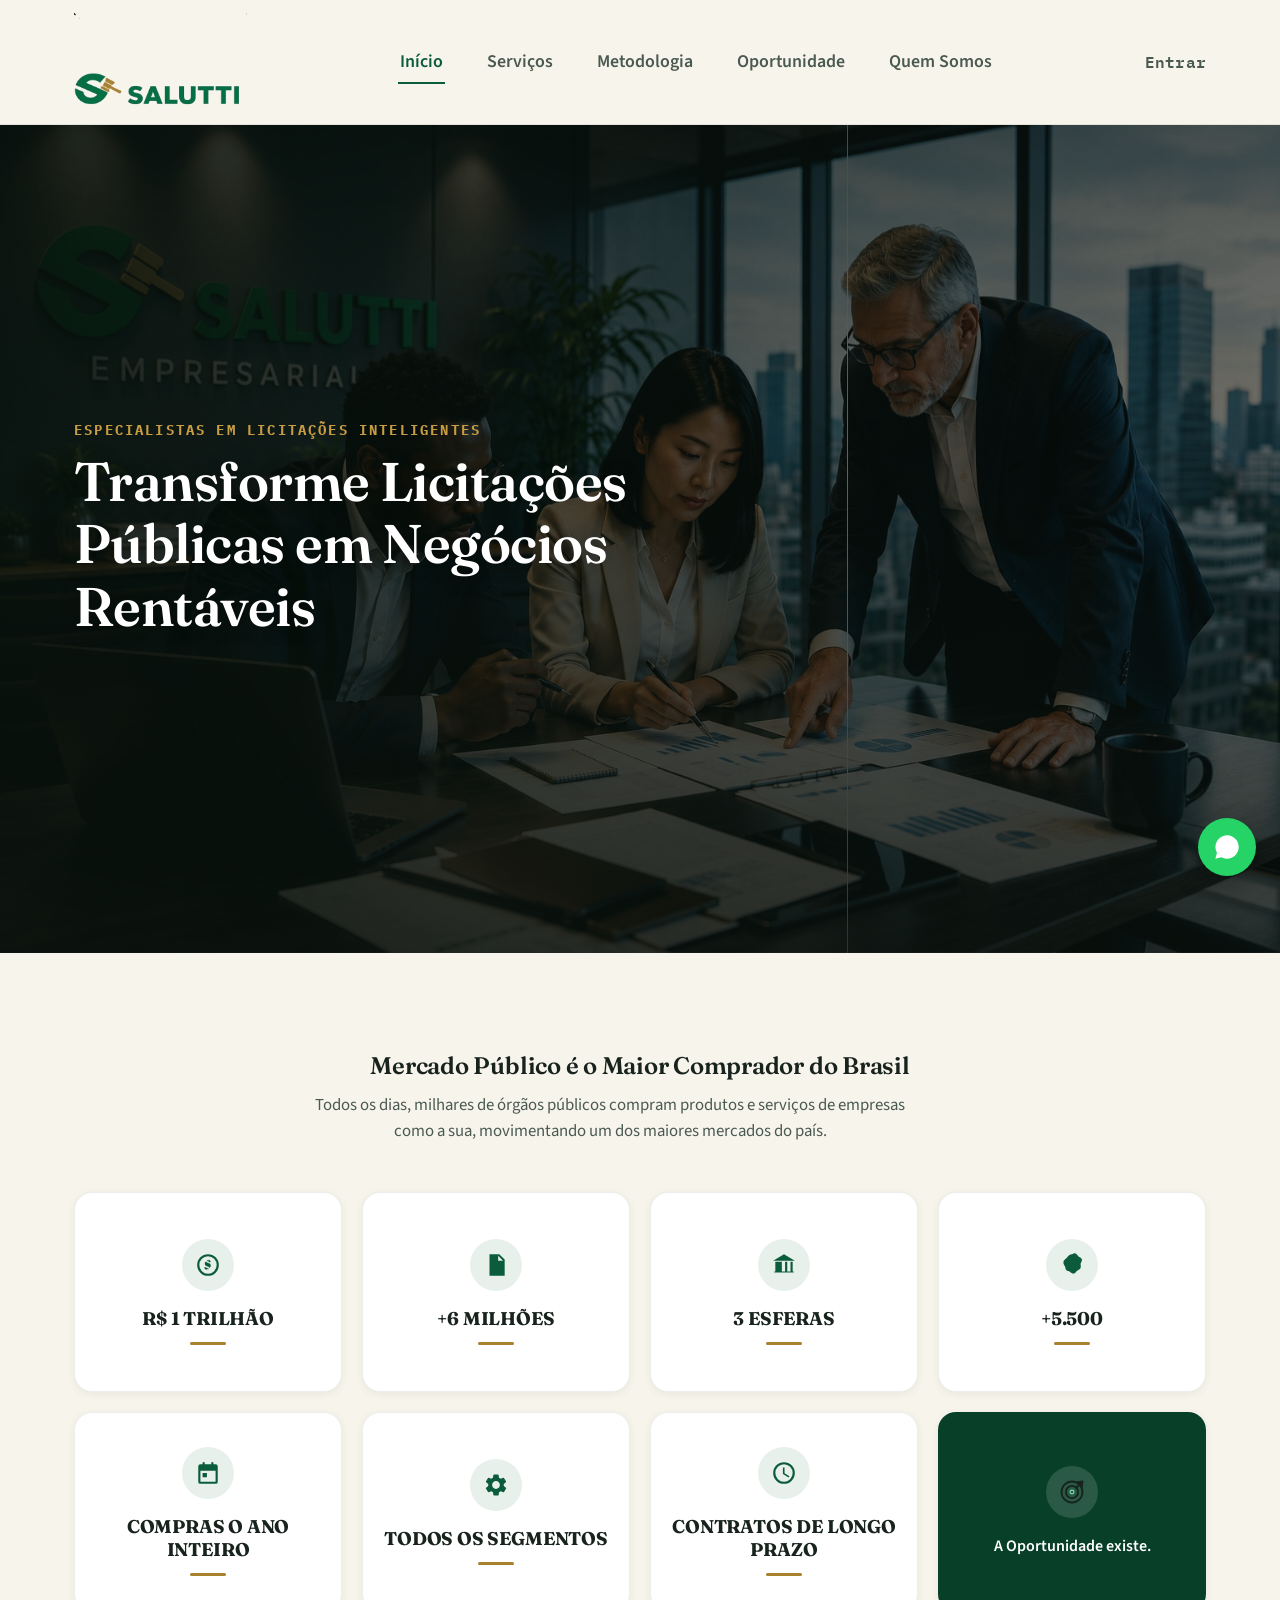
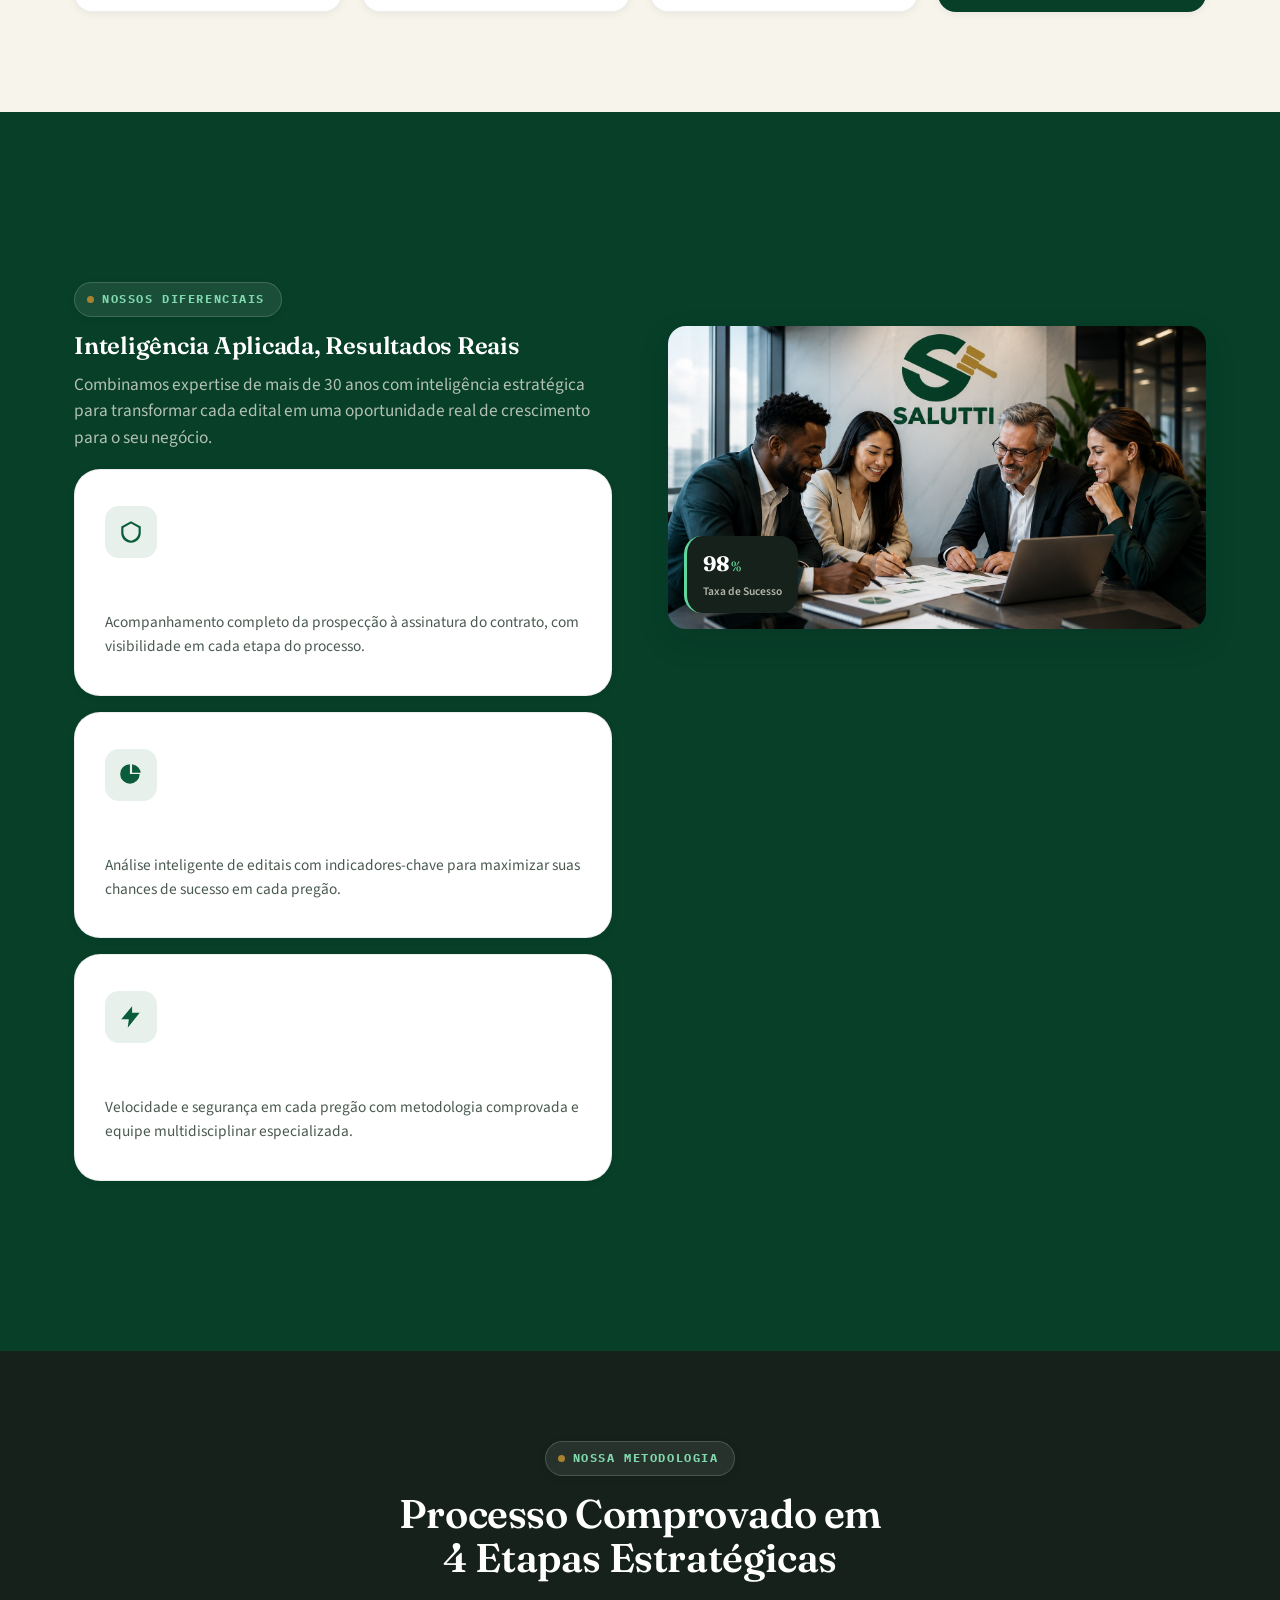
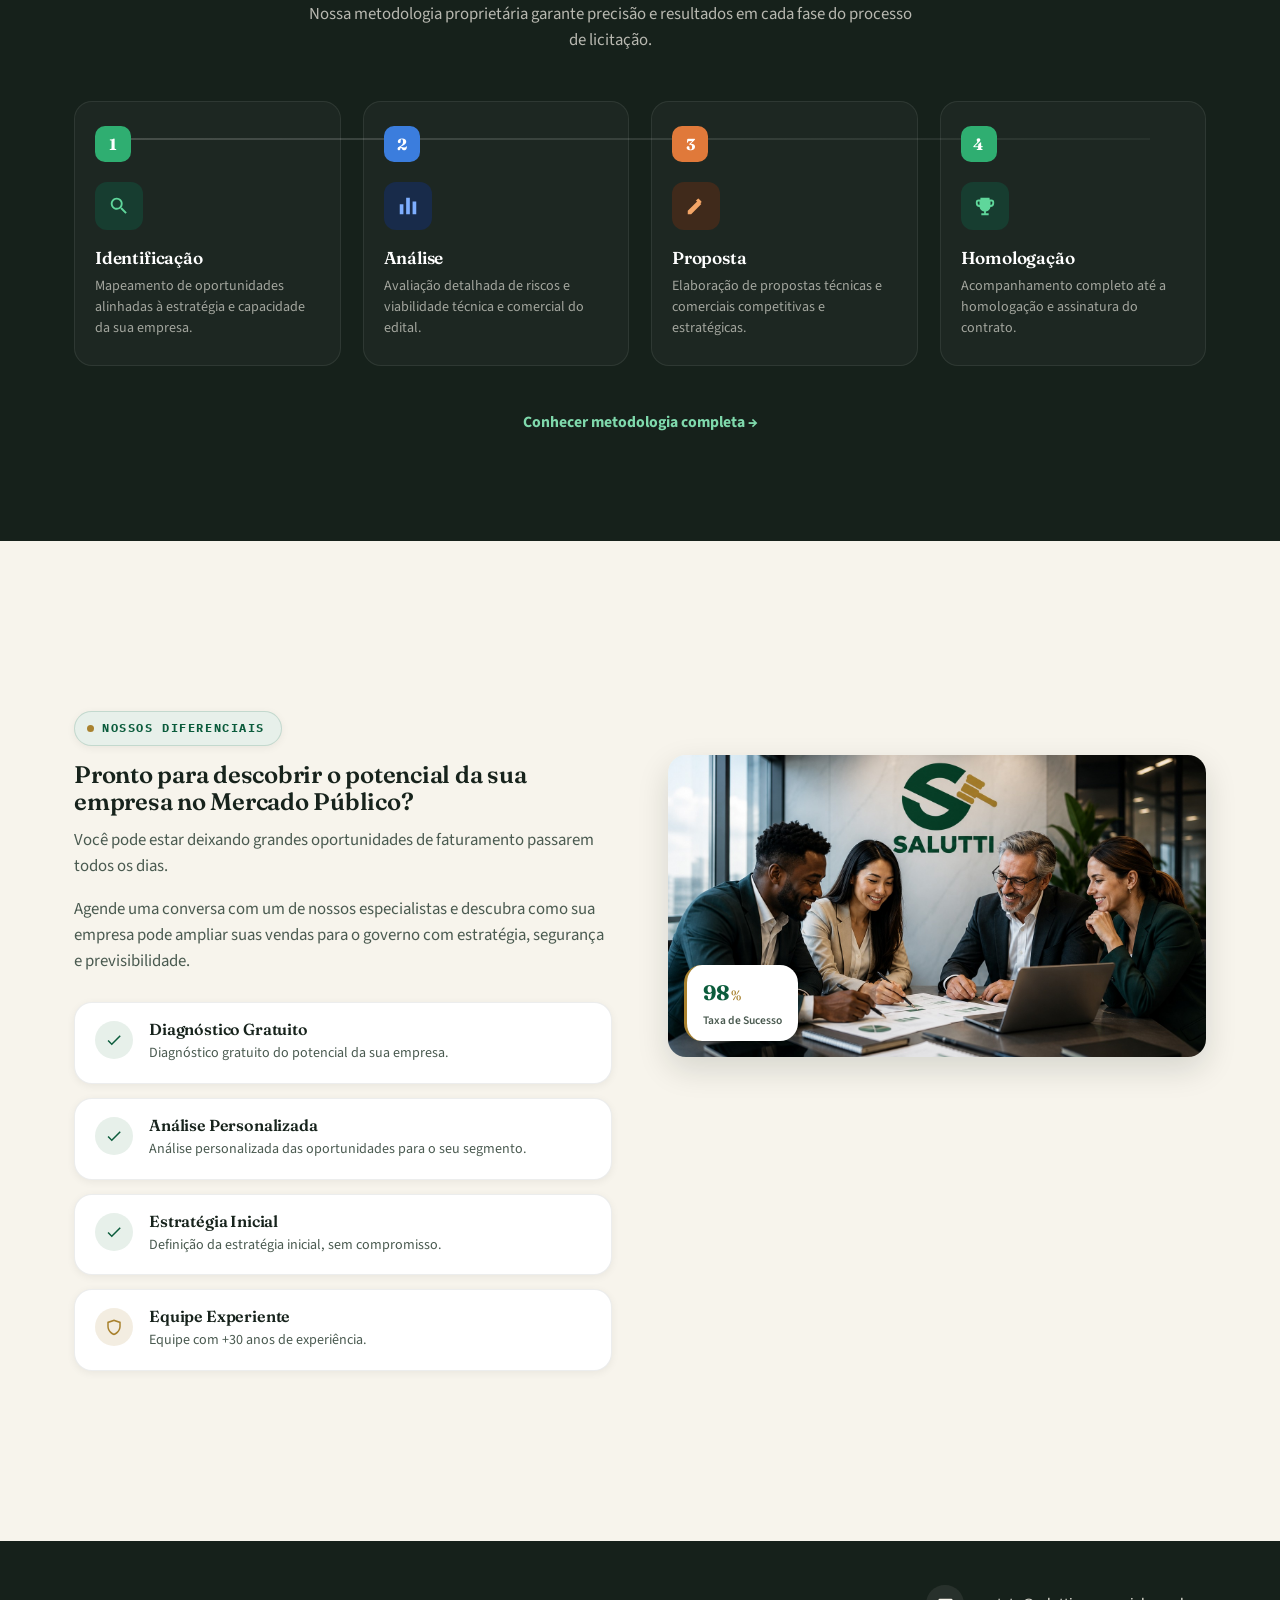
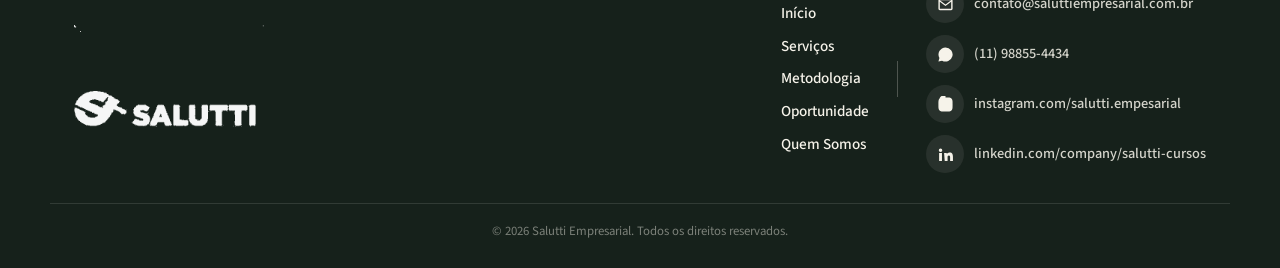
==== index.html @ bb31642e "Add files via upload" ====
<!DOCTYPE html>
<html lang="pt-BR">
<head>
<meta charset="UTF-8">
<meta name="viewport" content="width=device-width, initial-scale=1.0">
<title>Salutti Empresarial | Consultoria em Licitações Públicas</title>
<meta name="description" content="Consultoria especializada em licitações públicas municipais, estaduais e federais. Transforme licitações públicas em negócios rentáveis.">
<meta name="keywords" content="licitações públicas, consultoria em licitações, pregão eletrônico, compras governamentais, mercado público, edital, Salutti Empresarial">
<meta name="author" content="Salutti Empresarial">
<link rel="canonical" href="https://www.saluttiempresarial.com.br/">

<!-- Open Graph -->
<meta property="og:type" content="website">
<meta property="og:site_name" content="Salutti Empresarial">
<meta property="og:title" content="Salutti Empresarial | Consultoria em Licitações Públicas">
<meta property="og:description" content="Consultoria especializada em licitações públicas municipais, estaduais e federais. Transforme licitações públicas em negócios rentáveis.">
<meta property="og:image" content="./assets/hero.jpg">
<meta property="og:locale" content="pt_BR">

<!-- Twitter -->
<meta name="twitter:card" content="summary_large_image">
<meta name="twitter:title" content="Salutti Empresarial | Consultoria em Licitações Públicas">
<meta name="twitter:description" content="Consultoria especializada em licitações públicas municipais, estaduais e federais. Transforme licitações públicas em negócios rentáveis.">
<meta name="twitter:image" content="./assets/hero.jpg">

<link rel="icon" type="image/png" href="./assets/logo.png">
<link rel="apple-touch-icon" href="./assets/logo.png">

<link rel="preconnect" href="https://fonts.googleapis.com">
<link rel="preconnect" href="https://fonts.gstatic.com" crossorigin>
<link href="https://fonts.googleapis.com/css2?family=Fraunces:opsz,wght@9..144,400;9..144,500;9..144,600;9..144,700&family=IBM+Plex+Mono:wght@400;500;600&family=Source+Sans+3:wght@400;500;600;700&display=swap" rel="stylesheet">

<link rel="stylesheet" href="./styles.css">
</head>
<body>

<!-- ============ SKIP LINK ============ -->
<a class="skip-link" href="#conteudo">Pular para o conteúdo</a>

<!-- ============ HEADER / NAV ============ -->
<header class="site-header" id="topo">
  <div class="wrap header-inner">
    <a href="index.html" class="brand" aria-label="Salutti Empresarial, página inicial">
      <img src="./assets/logo-wide.png" alt="Salutti Empresarial" class="brand-mark">
    </a>

    <nav class="main-nav" id="mainNav" aria-label="Navegação principal">
      <a href="index.html" class="is-active" aria-current="page">Início</a>
      <a href="servicos.html">Serviços</a>
      <a href="servicos.html#metodologia">Metodologia</a>
      <a href="index.html#numeros">Oportunidade</a>
      <a href="sobre.html">Quem Somos</a>
    </nav>

    <div class="header-cta">
      <a class="header-auth-link" href="contato.html">Entrar</a>
    </div>

    <button class="nav-toggle" id="navToggle" aria-expanded="false" aria-controls="mainNav" aria-label="Abrir menu">
      <span></span><span></span><span></span>
    </button>
  </div>
</header>

<main id="conteudo">

  <!-- ============ 1. HERO ============ -->
  <section class="hero" aria-label="Abertura">
    <div class="hero-media">
      <img src="./assets/hero.jpg" alt="Equipe da Salutti Empresarial reunida em sala de reuniões analisando dados de licitações" loading="eager">
      <div class="hero-scrim"></div>
    </div>

    <div class="wrap hero-inner">
      <div class="hero-copy">
        <span class="hero-kicker">Especialistas em Licitações Inteligentes</span>
        <h1 class="home-hero-title">Transforme Licitações Públicas em Negócios Rentáveis</h1>
      </div>
    </div>
  </section>

  <!-- ============ 2. O MERCADO PÚBLICO EM NÚMEROS ============ -->
  <section class="section infografico-section" id="numeros" aria-label="Mercado público é o maior comprador do Brasil">
    <div class="wrap">
      <div class="section-head section-head-center reveal">
        <h2>Mercado Público é o Maior Comprador do Brasil</h2>
        <p class="section-sub">Todos os dias, milhares de órgãos públicos compram produtos e serviços de empresas como a sua, movimentando um dos maiores mercados do país.</p>
      </div>
      <div class="infografico-grid reveal">
        <div class="flip-card">
          <div class="flip-card-inner">
            <div class="flip-card-front">
              <span class="infografico-ico" aria-hidden="true"><svg viewBox="0 0 24 24"><path d="M12 2a10 10 0 1 0 0 20 10 10 0 0 0 0-20Zm0 2a8 8 0 1 1 0 16 8 8 0 0 1 0-16Zm.9 3.5h-1.8v1.1c-1.2.25-2.1 1.1-2.1 2.3 0 1.4 1.15 2 2.6 2.4 1.2.3 1.5.6 1.5 1.05 0 .4-.4.75-1.15.75-.95 0-1.35-.45-1.4-1.05H8.6c.05 1.3.95 2.05 2.1 2.3V16h1.8v-1.1c1.2-.25 2.1-1.05 2.1-2.35 0-1.55-1.3-2.1-2.6-2.45-1.2-.3-1.5-.55-1.5-1 0-.4.35-.7 1.05-.7.75 0 1.1.35 1.15.95h1.75c-.05-1.15-.85-1.85-1.9-2.1Z"/></svg></span>
              <h3 class="infografico-num">R$ 1 TRILHÃO</h3>
              <span class="infografico-divider"></span>
            </div>
            <div class="flip-card-back">
              <p>Movimentados em compras públicas todos os anos.</p>
            </div>
          </div>
        </div>
        <div class="flip-card">
          <div class="flip-card-inner">
            <div class="flip-card-front">
              <span class="infografico-ico" aria-hidden="true"><svg viewBox="0 0 24 24"><path d="M6 2h9l5 5v15H6Zm8 1.5V8h4.5ZM8 12h8v2H8Zm0 4h8v2H8Zm0-8h4v2H8Z"/></svg></span>
              <h3 class="infografico-num">+6 MILHÕES</h3>
              <span class="infografico-divider"></span>
            </div>
            <div class="flip-card-back">
              <p>Licitações realizadas anualmente.</p>
            </div>
          </div>
        </div>
        <div class="flip-card">
          <div class="flip-card-inner">
            <div class="flip-card-front">
              <span class="infografico-ico" aria-hidden="true"><svg viewBox="0 0 24 24"><path d="M12 2 2 8h20Zm-8 7v9H3v1h18v-1h-1V9h-2v9h-3V9h-2v9h-3V9Z"/></svg></span>
              <h3 class="infografico-num">3 ESFERAS</h3>
              <span class="infografico-divider"></span>
            </div>
            <div class="flip-card-back">
              <p>Federal • Estadual • Municipal.</p>
            </div>
          </div>
        </div>
        <div class="flip-card">
          <div class="flip-card-inner">
            <div class="flip-card-front">
              <span class="infografico-ico" aria-hidden="true"><svg viewBox="0 0 24 24"><path d="M12 2c-2.1 0-3.4 1.6-4.6 3-1.1 1.3-3 2-3.3 4-.3 1.8.6 3 1.4 4.3.6 1 .3 2.3 1.2 3.3 1 1.1 2.3.9 3.4 1.7 1.2.9 2.1 1.9 3.6 1.6 1.4-.3 1.9-1.7 3-2.6 1.1-.9 2.6-1.2 3.2-2.6.6-1.3-.2-2.6.1-4 .3-1.5 1.6-2.6 1.1-4.1-.5-1.5-2.2-1.7-3.3-2.7-1-.9-1.6-2.3-3-2.7-1.1-.3-1.9.6-2.8.8Z"/></svg></span>
              <h3 class="infografico-num">+5.500</h3>
              <span class="infografico-divider"></span>
            </div>
            <div class="flip-card-back">
              <p>Municípios brasileiros realizando compras públicas.</p>
            </div>
          </div>
        </div>
        <div class="flip-card">
          <div class="flip-card-inner">
            <div class="flip-card-front">
              <span class="infografico-ico" aria-hidden="true"><svg viewBox="0 0 24 24"><path d="M7 2v2H5a2 2 0 0 0-2 2v14a2 2 0 0 0 2 2h14a2 2 0 0 0 2-2V6a2 2 0 0 0-2-2h-2V2h-2v2H9V2Zm12 8v10H5V10ZM7 12h4v4H7Z"/></svg></span>
              <h3 class="infografico-num">COMPRAS O ANO INTEIRO</h3>
              <span class="infografico-divider"></span>
            </div>
            <div class="flip-card-back">
              <p>A demanda do Governo é contínua e ocorre em todo o Brasil.</p>
            </div>
          </div>
        </div>
        <div class="flip-card">
          <div class="flip-card-inner">
            <div class="flip-card-front">
              <span class="infografico-ico" aria-hidden="true"><svg viewBox="0 0 24 24"><path d="M19.14 12.94c.04-.3.06-.61.06-.94 0-.32-.02-.64-.07-.94l2.03-1.58a.5.5 0 0 0 .12-.61l-1.92-3.32a.5.5 0 0 0-.59-.22l-2.39.96c-.5-.38-1.03-.7-1.62-.94l-.36-2.54a.5.5 0 0 0-.5-.42h-3.84a.5.5 0 0 0-.5.42l-.36 2.54c-.59.24-1.13.57-1.62.94l-2.39-.96a.5.5 0 0 0-.59.22L2.74 8.87a.5.5 0 0 0 .12.61l2.03 1.58c-.05.3-.09.63-.09.94s.02.64.07.94l-2.03 1.58a.5.5 0 0 0-.12.61l1.92 3.32c.12.22.37.29.59.22l2.39-.96c.5.38 1.03.7 1.62.94l.36 2.54c.05.24.25.42.5.42h3.84c.25 0 .46-.18.5-.42l.36-2.54c.59-.24 1.13-.56 1.62-.94l2.39.96c.22.08.47 0 .59-.22l1.92-3.32a.5.5 0 0 0-.12-.61l-2.01-1.58zM12 15.6c-1.98 0-3.6-1.62-3.6-3.6s1.62-3.6 3.6-3.6 3.6 1.62 3.6 3.6-1.62 3.6-3.6 3.6z"/></svg></span>
              <h3 class="infografico-num">TODOS OS SEGMENTOS</h3>
              <span class="infografico-divider"></span>
            </div>
            <div class="flip-card-back">
              <p>Comércio, indústria, serviços e tecnologia.</p>
            </div>
          </div>
        </div>
        <div class="flip-card">
          <div class="flip-card-inner">
            <div class="flip-card-front">
              <span class="infografico-ico" aria-hidden="true"><svg viewBox="0 0 24 24"><path d="M12 2a10 10 0 1 0 0 20 10 10 0 0 0 0-20Zm0 18a8 8 0 1 1 0-16 8 8 0 0 1 0 16Zm.5-13H11v6l5.2 3.2.8-1.3-4.5-2.7Z"/></svg></span>
              <h3 class="infografico-num">CONTRATOS DE LONGO PRAZO</h3>
              <span class="infografico-divider"></span>
            </div>
            <div class="flip-card-back">
              <p>Fornecimentos recorrentes por meses ou anos.</p>
            </div>
          </div>
        </div>
        <div class="flip-card">
          <div class="flip-card-inner flip-card-inner-green">
            <div class="flip-card-front flip-card-front-green">
              <span class="infografico-ico infografico-ico-target" aria-hidden="true">
                <svg viewBox="0 0 24 24"><circle cx="12" cy="12" r="9" fill="none" stroke="currentColor" stroke-width="1.6"/><circle cx="12" cy="12" r="5.2" fill="none" stroke="currentColor" stroke-width="1.6"/><circle cx="12" cy="12" r="1.6"/><path d="M21 3 15.5 8.5M21 3l-4.5.5M21 3l-.5 4.5" stroke="currentColor" stroke-width="1.6" fill="none" stroke-linecap="round" stroke-linejoin="round"/></svg>
              </span>
              <p class="infografico-highlight-text">A Oportunidade existe.</p>
            </div>
            <div class="flip-card-back flip-card-back-green">
              <p class="infografico-highlight-text">A Diferença está em quem sabe acessá-la.</p>
            </div>
          </div>
        </div>
      </div>
    </div>
  </section>

  <!-- ============ 3. NOSSOS DIFERENCIAIS ============ -->
  <section class="section mvv-dark-section" aria-label="Nossos diferenciais">
    <div class="wrap">
      <div class="split-block reveal" style="align-items:flex-start;">
        <div class="split-copy">
          <p class="eyebrow eyebrow-dark"><span class="eyebrow-dot"></span>Nossos Diferenciais</p>
          <h2 class="mvv-dark-title">Inteligência Aplicada, Resultados Reais</h2>
          <p class="section-sub section-sub-dark" style="font-size:1.08rem;">Combinamos expertise de mais de 30 anos com inteligência estratégica para transformar cada edital em uma oportunidade real de crescimento para o seu negócio.</p>

          <div class="mvv-grid-dark" style="margin-top:8px;">
            <article class="mvv-card mvv-card-dark">
              <span class="mvv-ico mvv-ico-green" aria-hidden="true"><svg viewBox="0 0 24 24"><path d="M12 2 3 7v6c0 5 4 9 9 9s9-4 9-9V7Zm0 2.2 7 3.9v4.4c0 3.6-2.9 6.8-7 7.5-4.1-.7-7-3.9-7-7.5V8.1Z"/></svg></span>
              <h3>Controle Total do Processo</h3>
              <p>Acompanhamento completo da prospecção à assinatura do contrato, com visibilidade em cada etapa do processo.</p>
            </article>
            <article class="mvv-card mvv-card-dark">
              <span class="mvv-ico mvv-ico-blue" aria-hidden="true"><svg viewBox="0 0 24 24"><path d="M11 2a9 9 0 1 0 9 9h-9Z"/><path d="M13 2.05A9 9 0 0 1 20.95 10H13Z"/></svg></span>
              <h3>Visão Estratégica Baseada em Dados</h3>
              <p>Análise inteligente de editais com indicadores-chave para maximizar suas chances de sucesso em cada pregão.</p>
            </article>
            <article class="mvv-card mvv-card-dark">
              <span class="mvv-ico mvv-ico-orange" aria-hidden="true"><svg viewBox="0 0 24 24"><path d="M13 2 3 14h7l-1 8 11-14h-7Z"/></svg></span>
              <h3>Execução Inteligente</h3>
              <p>Velocidade e segurança em cada pregão com metodologia comprovada e equipe multidisciplinar especializada.</p>
            </article>
          </div>
        </div>
        <div class="split-media">
          <figure class="photo-interactive diferenciais-photo">
            <img src="./assets/equipe-experiencia.jpg" alt="Equipe da Salutti Empresarial analisando dados de licitações" loading="lazy">
            <div class="floating-stat floating-stat-inline floating-stat-dark">
              <span class="floating-stat-num">98<small>%</small></span>
              <span class="floating-stat-label">Taxa de Sucesso</span>
            </div>
          </figure>
        </div>
      </div>
    </div>
  </section>

  <!-- ============ 5. NOSSA METODOLOGIA ============ -->
  <section class="metodologia-dark" aria-label="Nossa metodologia">
    <div class="wrap">
      <div class="section-head-center reveal">
        <p class="eyebrow eyebrow-dark"><span class="eyebrow-dot"></span>Nossa Metodologia</p>
        <h2 class="metodologia-title">Processo Comprovado em<br>4 Etapas Estratégicas</h2>
        <p class="section-sub section-sub-dark">Nossa metodologia proprietária garante precisão e resultados em cada fase do processo de licitação.</p>
      </div>

      <div class="metodologia-grid reveal">
        <article class="metodologia-card">
          <span class="metodologia-num metodologia-num-green">1</span>
          <span class="metodologia-ico metodologia-ico-green" aria-hidden="true"><svg viewBox="0 0 24 24"><path d="M15.5 14h-.79l-.28-.27a6.5 6.5 0 1 0-.7.7l.27.28v.79l5 5L20.49 19l-5-5Zm-6 0A4.5 4.5 0 1 1 14 9.5 4.5 4.5 0 0 1 9.5 14Z"/></svg></span>
          <h3>Identificação</h3>
          <p>Mapeamento de oportunidades alinhadas à estratégia e capacidade da sua empresa.</p>
        </article>
        <article class="metodologia-card">
          <span class="metodologia-num metodologia-num-blue">2</span>
          <span class="metodologia-ico metodologia-ico-blue" aria-hidden="true"><svg viewBox="0 0 24 24"><path d="M3 21V10h4v11Zm7 0V3h4v18Zm7 0V7h4v14Z"/></svg></span>
          <h3>Análise</h3>
          <p>Avaliação detalhada de riscos e viabilidade técnica e comercial do edital.</p>
        </article>
        <article class="metodologia-card">
          <span class="metodologia-num metodologia-num-orange">3</span>
          <span class="metodologia-ico metodologia-ico-orange" aria-hidden="true"><svg viewBox="0 0 24 24"><path d="M3 17.25V21h3.75L17.81 9.94l-3.75-3.75Zm14.71-9.04a1 1 0 0 0 0-1.41l-2.5-2.5a1 1 0 0 0-1.41 0l-1.83 1.83 3.75 3.75Z"/></svg></span>
          <h3>Proposta</h3>
          <p>Elaboração de propostas técnicas e comerciais competitivas e estratégicas.</p>
        </article>
        <article class="metodologia-card">
          <span class="metodologia-num metodologia-num-green">4</span>
          <span class="metodologia-ico metodologia-ico-green" aria-hidden="true"><svg viewBox="0 0 24 24"><path d="M19 5h-2V3H7v2H5a3 3 0 0 0-3 3v1a4 4 0 0 0 4 4h.06A6 6 0 0 0 11 17.9V20H8v2h8v-2h-3v-2.1A6 6 0 0 0 17.94 13H18a4 4 0 0 0 4-4V8a3 3 0 0 0-3-3ZM4 9V8a1 1 0 0 1 1-1h1v3.83A2 2 0 0 1 4 9Zm16 0a2 2 0 0 1-2 1.83V7h1a1 1 0 0 1 1 1Z"/></svg></span>
          <h3>Homologação</h3>
          <p>Acompanhamento completo até a homologação e assinatura do contrato.</p>
        </article>
      </div>

      <p class="metodologia-link reveal">
        <a href="servicos.html#metodologia">Conhecer metodologia completa →</a>
      </p>
    </div>
  </section>
  <!-- ============ 6. PRONTO PARA DESCOBRIR O POTENCIAL DA SUA EMPRESA? ============ -->
  <section class="section" aria-label="Pronto para descobrir o potencial da sua empresa no mercado público">
    <div class="wrap">
      <div class="split-block reveal" style="align-items:flex-start;">
        <div class="split-copy">
          <p class="eyebrow"><span class="eyebrow-dot"></span>Nossos Diferenciais</p>
          <h2>Pronto para descobrir o potencial da sua empresa no Mercado Público?</h2>
          <p class="section-sub" style="font-size:1.05rem;">Você pode estar deixando grandes oportunidades de faturamento passarem todos os dias.</p>
          <p class="section-sub" style="font-size:1.05rem;">Agende uma conversa com um de nossos especialistas e descubra como sua empresa pode ampliar suas vendas para o governo com estratégia, segurança e previsibilidade.</p>

          <div class="diff-card-list">
            <article class="diff-card">
              <span class="diff-card-ico" aria-hidden="true"><svg viewBox="0 0 24 24"><path d="M9 16.2 4.8 12l-1.4 1.4L9 19 21 7l-1.4-1.4Z"/></svg></span>
              <div>
                <h3>Diagnóstico Gratuito</h3>
                <p>Diagnóstico gratuito do potencial da sua empresa.</p>
              </div>
            </article>
            <article class="diff-card">
              <span class="diff-card-ico" aria-hidden="true"><svg viewBox="0 0 24 24"><path d="M9 16.2 4.8 12l-1.4 1.4L9 19 21 7l-1.4-1.4Z"/></svg></span>
              <div>
                <h3>Análise Personalizada</h3>
                <p>Análise personalizada das oportunidades para o seu segmento.</p>
              </div>
            </article>
            <article class="diff-card">
              <span class="diff-card-ico" aria-hidden="true"><svg viewBox="0 0 24 24"><path d="M9 16.2 4.8 12l-1.4 1.4L9 19 21 7l-1.4-1.4Z"/></svg></span>
              <div>
                <h3>Estratégia Inicial</h3>
                <p>Definição da estratégia inicial, sem compromisso.</p>
              </div>
            </article>
            <article class="diff-card">
              <span class="diff-card-ico diff-card-ico-brass" aria-hidden="true"><svg viewBox="0 0 24 24"><path d="M12 2 3 5v6c0 5.4 3.8 10.4 9 12 5.2-1.6 9-6.6 9-12V5Zm0 2.2 7 2.3v4.5c0 4.2-2.9 8.2-7 9.7-4.1-1.5-7-5.5-7-9.7V6.5Z"/></svg></span>
              <div>
                <h3>Equipe Experiente</h3>
                <p>Equipe com +30 anos de experiência.</p>
              </div>
            </article>
          </div>
        </div>

        <div class="split-media">
          <figure class="photo-interactive diferenciais-photo">
            <img src="./assets/equipe-experiencia.jpg" alt="Equipe da Salutti Empresarial analisando dados de licitações" loading="lazy">
            <div class="floating-stat floating-stat-inline">
              <span class="floating-stat-num">98<small>%</small></span>
              <span class="floating-stat-label">Taxa de Sucesso</span>
            </div>
          </figure>
        </div>
      </div>
    </div>
  </section>



<!-- ============ FOOTER ============ -->
<footer class="site-footer">
  <div class="wrap footer-inner">
    <a href="index.html" class="footer-logo-link" aria-label="Salutti Empresarial, página inicial">
      <img src="./assets/logo-wide.png" alt="Salutti Empresarial" class="brand-mark-footer">
    </a>

    <div class="footer-links-group">
      <nav class="footer-nav" aria-label="Navegação do rodapé">
        <a href="index.html">Início</a>
        <a href="servicos.html">Serviços</a>
        <a href="servicos.html#metodologia">Metodologia</a>
        <a href="index.html#numeros">Oportunidade</a>
        <a href="sobre.html">Quem Somos</a>
      </nav>

      <span class="footer-divider" aria-hidden="true"></span>

      <div class="footer-social" aria-label="Redes sociais da Salutti">
        <a class="footer-social-link" href="mailto:contato@saluttiempresarial.com.br" aria-label="Enviar e-mail para a Salutti">
          <span class="footer-social-ico"><svg viewBox="0 0 24 24" aria-hidden="true"><path d="M4 4h16a2 2 0 0 1 2 2v12a2 2 0 0 1-2 2H4a2 2 0 0 1-2-2V6a2 2 0 0 1 2-2Zm0 2v.01L12 12l8-5.99V6Zm0 2.24V18h16V8.24l-8 6Z"/></svg></span>
          <span class="footer-social-text">contato@saluttiempresarial.com.br</span>
        </a>
        <a class="footer-social-link" href="https://wa.me/5511988554434" target="_blank" rel="noopener" aria-label="Falar no WhatsApp">
          <span class="footer-social-ico"><svg viewBox="0 0 24 24" aria-hidden="true"><path d="M17.5 14.4c-.3-.1-1.6-.8-1.9-.9-.3-.1-.4-.1-.6.1-.2.3-.7.9-.8 1-.2.2-.3.2-.5.1-.3-.1-1.2-.4-2.2-1.4-.8-.7-1.4-1.6-1.5-1.9-.2-.3 0-.5.1-.6.1-.1.3-.3.4-.5.1-.1.2-.3.2-.4.1-.2 0-.3 0-.4-.1-.1-.6-1.4-.8-1.9-.2-.5-.4-.4-.6-.4h-.5c-.2 0-.4.1-.6.3-.2.3-.8.8-.8 1.9s.8 2.2.9 2.4c.1.2 1.6 2.5 3.9 3.4.5.2 1 .4 1.3.5.5.2 1 .1 1.4.1.4-.1 1.3-.5 1.5-1 .2-.5.2-.9.1-1zM12 2a10 10 0 0 0-8.6 15L2 22l5.1-1.3A10 10 0 1 0 12 2z"/></svg></span>
          <span class="footer-social-text">(11) 98855-4434</span>
        </a>
        <a class="footer-social-link" href="https://www.instagram.com/salutti.empesarial/" target="_blank" rel="noopener" aria-label="Instagram da Salutti">
          <span class="footer-social-ico"><svg viewBox="0 0 24 24" aria-hidden="true"><path d="M12 2c2.7 0 3.06.01 4.12.06 1.06.05 1.79.22 2.43.47.66.26 1.22.6 1.77 1.15.55.55.9 1.11 1.15 1.77.25.64.42 1.37.47 2.43.05 1.06.06 1.42.06 4.12s-.01 3.06-.06 4.12c-.05 1.06-.22 1.79-.47 2.43a4.9 4.9 0 0 1-1.15 1.77 4.9 4.9 0 0 1-1.77 1.15c-.64.25-1.37.42-2.43.47-1.06.05-1.42.06-4.12.06s-3.06-.01-4.12-.06c-1.06-.05-1.79-.22-2.43-.47a4.9 4.9 0 0 1-1.77-1.15 4.9 4.9 0 0 1-1.15-1.77c-.25-.64-.42-1.37-.47-2.43C2.01 15.06 2 14.7 2 12s.01-3.06.06-4.12c.05-1.06.22-1.79.47-2.43.26-.66.6-1.22 1.15-1.77A4.9 4.9 0 0 1 5.45.53c.64-.25 1.37-.42 2.43-.47C8.94.01 9.3 0 12 0Zm0 5a5 5 0 1 1 0 10 5 5 0 0 1 0-10Zm0 2a3 3 0 1 0 0 6 3 3 0 0 0 0-6Zm5.2-3.4a1.2 1.2 0 1 1 0 2.4 1.2 1.2 0 0 1 0-2.4Z"/></svg></span>
          <span class="footer-social-text">instagram.com/salutti.empesarial</span>
        </a>
        <a class="footer-social-link" href="https://www.linkedin.com/company/salutti-cursos/about/" target="_blank" rel="noopener" aria-label="LinkedIn da Salutti">
          <span class="footer-social-ico"><svg viewBox="0 0 24 24" aria-hidden="true"><path d="M4.98 3.5A2.5 2.5 0 1 1 5 8.5a2.5 2.5 0 0 1-.02-5ZM3 9.75h4V21H3ZM10 9.75h3.83v1.54h.05c.53-1 1.85-2.06 3.8-2.06 4.07 0 4.82 2.68 4.82 6.17V21h-4v-4.98c0-1.19-.02-2.72-1.66-2.72-1.66 0-1.92 1.3-1.92 2.63V21h-4Z"/></svg></span>
          <span class="footer-social-text">linkedin.com/company/salutti-cursos</span>
        </a>
      </div>
    </div>
  </div>
  <div class="wrap footer-bottom">
    <span>© <span id="year"></span> Salutti Empresarial. Todos os direitos reservados.</span>
  </div>
</footer>

<a class="fab-whatsapp" href="https://wa.me/5511988554434?text=Ol%C3%A1%2C%20quero%20falar%20com%20a%20Salutti." target="_blank" rel="noopener" aria-label="Falar no WhatsApp">
  <svg viewBox="0 0 24 24" aria-hidden="true"><path d="M17.5 14.4c-.3-.1-1.6-.8-1.9-.9-.3-.1-.4-.1-.6.1-.2.3-.7.9-.8 1-.2.2-.3.2-.5.1-.3-.1-1.2-.4-2.2-1.4-.8-.7-1.4-1.6-1.5-1.9-.2-.3 0-.5.1-.6.1-.1.3-.3.4-.5.1-.1.2-.3.2-.4.1-.2 0-.3 0-.4-.1-.1-.6-1.4-.8-1.9-.2-.5-.4-.4-.6-.4h-.5c-.2 0-.4.1-.6.3-.2.3-.8.8-.8 1.9s.8 2.2.9 2.4c.1.2 1.6 2.5 3.9 3.4.5.2 1 .4 1.3.5.5.2 1 .1 1.4.1.4-.1 1.3-.5 1.5-1 .2-.5.2-.9.1-1zM12 2a10 10 0 0 0-8.6 15L2 22l5.1-1.3A10 10 0 1 0 12 2z"/></svg>
</a>

<script src="./script.js"></script>
</body>
</html>
---- styles.css ----
/* ===========================================================
   SALUTTI EMPRESARIAL — design tokens
   Palette: forest green + brass/gold (from brand mark) on a
   paper/charcoal duo, evoking official documents & selos.
=========================================================== */
:root{
  --forest:        #0B5C3C;
  --forest-deep:    #073F29;
  --forest-mist:    #E7F0EA;
  --mint:           #7FD9AC;

  --brass:          #A9822F;
  --brass-light:    #C79C42;
  --brass-pale:     #F1E4C4;

  --charcoal:       #16211B;
  --charcoal-2:     #1E2B23;
  --charcoal-3:     #26362C;
  --charcoal-line:  rgba(246,243,234,0.12);

  --paper:          #F7F4EC;
  --paper-2:        #EFEADA;
  --ink:            #17231C;
  --ink-soft:       #4A5A50;
  --off-white:      #F6F3EA;

  --shadow-1: 0 12px 32px rgba(15,25,18,0.14);
  --shadow-2: 0 24px 60px rgba(15,25,18,0.28);
  --shadow-soft: 0 2px 8px rgba(15,25,18,0.06);
  --shadow-hover: 0 20px 46px rgba(15,25,18,0.16), 0 4px 14px rgba(15,25,18,0.08);
  --shadow-brass: 0 14px 34px rgba(169,130,47,0.22);

  --font-display: "Fraunces", ui-serif, Georgia, serif;
  --font-body: "Source Sans 3", ui-sans-serif, system-ui, sans-serif;
  --font-mono: "IBM Plex Mono", ui-monospace, monospace;

  --radius: 18px;
  --radius-sm: 10px;
  --radius-lg: 26px;

  --ease: cubic-bezier(.16,.8,.24,1);
  --ease-soft: cubic-bezier(.4,0,.2,1);

  --container: 1180px;
}

*,*::before,*::after{ box-sizing:border-box; }
html{ scroll-behavior:smooth; }
@media (prefers-reduced-motion: reduce){
  html{ scroll-behavior:auto; }
  *,*::before,*::after{ animation-duration:0.001ms !important; animation-iteration-count:1 !important; transition-duration:0.001ms !important; }
}

body{
  margin:0;
  font-family:var(--font-body);
  color:var(--ink);
  background:var(--paper);
  -webkit-font-smoothing:antialiased;
  line-height:1.55;
}

img{ max-width:100%; display:block; }
a{ color:inherit; text-decoration:none; }
button{ font:inherit; cursor:pointer; }
ul{ margin:0; padding:0; list-style:none; }
h1,h2,h3,h4{ font-family:var(--font-display); font-weight:600; margin:0 0 .5em; line-height:1.12; letter-spacing:-0.01em; }
p{ margin:0 0 1em; }

.wrap{ max-width:var(--container); margin:0 auto; padding:0 24px; }

.skip-link{
  position:absolute; left:-999px; top:0; background:var(--forest); color:#fff;
  padding:12px 18px; z-index:999; border-radius:0 0 8px 0;
}
.skip-link:focus{ left:0; }

:focus-visible{ outline:3px solid var(--brass); outline-offset:3px; }

/* ---------------- Eyebrow / badges ---------------- */
.eyebrow{
  display:inline-flex; align-items:center; gap:8px;
  font-family:var(--font-mono); font-size:.76rem; letter-spacing:.13em; text-transform:uppercase;
  color:var(--forest); font-weight:700; margin-bottom:16px;
  background:var(--forest-mist); border:1px solid rgba(11,92,60,0.16); border-radius:999px; padding:7px 16px 7px 12px;
  box-shadow:var(--shadow-soft);
  transition:transform .28s var(--ease), box-shadow .28s var(--ease), background-color .28s var(--ease), border-color .28s var(--ease);
  cursor:default;
}
.eyebrow:hover{
  transform:scale(1.045);
  background:#fff;
  border-color:rgba(169,130,47,0.45);
  box-shadow:0 8px 20px rgba(169,130,47,0.16);
}
.eyebrow-dark{ color:var(--mint); background:rgba(255,255,255,0.08); border-color:rgba(255,255,255,0.16); }
.eyebrow-dark:hover{ background:rgba(255,255,255,0.14); border-color:rgba(127,217,172,0.5); box-shadow:0 8px 20px rgba(127,217,172,0.14); }
.eyebrow-dot{ width:7px; height:7px; border-radius:50%; background:var(--brass); flex:none; transition:transform .28s var(--ease); }
.eyebrow:hover .eyebrow-dot{ transform:scale(1.3); }

.section-head{ max-width:720px; margin-bottom:40px; }
.section-sub{ color:var(--ink-soft); font-size:1.05rem; max-width:620px; }
.section-sub-dark{ color:rgba(246,243,234,0.72); }

/* =========================================================
   BUTTONS
========================================================= */
.btn{
  display:inline-flex; align-items:center; justify-content:center; gap:10px;
  border-radius:999px; font-weight:600; text-align:center; border:2px solid transparent;
  transition:transform .24s var(--ease), box-shadow .24s var(--ease), background .24s var(--ease), border-color .24s var(--ease), color .24s var(--ease);
  white-space:nowrap; will-change:transform;
}
.btn .ico{ width:18px; height:18px; fill:currentColor; flex:none; }
.btn-brass{ background:var(--brass); color:#1B1300; box-shadow:0 1px 2px rgba(27,19,0,0.08); }
.btn-brass:hover{ background:var(--brass-light); transform:translateY(-2px) scale(1.015); box-shadow:var(--shadow-brass); }
.btn-brass:active{ transform:translateY(0) scale(0.99); }
.btn-ghost{ background:transparent; color:#fff; border-color:rgba(255,255,255,0.55); }
.btn-ghost:hover{ background:rgba(255,255,255,0.12); border-color:#fff; transform:translateY(-2px); }
.btn-outline{ background:transparent; color:var(--forest); border-color:rgba(11,92,60,0.3); }
.btn-outline:hover{ background:var(--forest-mist); border-color:var(--forest); transform:translateY(-2px); }
.btn-lg{ padding:16px 30px; font-size:1rem; }
.btn-sm{ padding:10px 18px; font-size:.88rem; }
.btn-block{ width:100%; }

/* =========================================================
   HEADER
========================================================= */
.site-header{
  position:sticky; top:0; z-index:100;
  background:rgba(247,244,236,0.86);
  backdrop-filter:blur(14px) saturate(1.4);
  border-bottom:1px solid rgba(23,35,28,0.08);
  transition:box-shadow .3s var(--ease), background-color .3s var(--ease);
}
.site-header.is-scrolled{ box-shadow:0 6px 24px rgba(15,25,18,0.08); background:rgba(247,244,236,0.96); }
.header-inner{
  display:flex; align-items:center; justify-content:space-between;
  height:124px; gap:24px;
}
.brand-mark{ height:98px; width:auto; transition:opacity .2s ease; }
.brand{ flex:none; display:flex; align-items:center; }
.brand:hover .brand-mark{ opacity:.86; }

.main-nav{ display:flex; align-items:center; gap:8px; }
.main-nav a{
  color:var(--ink-soft); font-size:1.12rem; font-weight:600; position:relative; padding:12px 18px;
  border-radius:999px; transition:color .22s var(--ease), background-color .22s var(--ease);
}
.main-nav a:hover{ color:var(--ink); background:rgba(23,35,28,0.05); }
.main-nav a::after{
  content:""; position:absolute; left:16px; right:16px; bottom:4px; height:2px; background:var(--brass);
  transform:scaleX(0); transform-origin:left; transition:transform .25s var(--ease);
}
.main-nav a:hover::after, .main-nav a:focus-visible::after{ transform:scaleX(1); }
.main-nav a.is-active{ color:var(--forest); }
.main-nav a.is-active::after{ transform:scaleX(1); background:var(--forest); }

.header-cta{ flex:none; display:flex; align-items:center; gap:20px; }
.header-auth-link{
  font-family:var(--font-mono); font-size:1.02rem; font-weight:600; letter-spacing:.01em;
  color:var(--ink-soft); transition:color .2s ease;
}
.header-auth-link:hover{ color:var(--forest); }
.header-auth-sep{ width:1px; height:16px; background:rgba(23,35,28,0.16); }
.header-auth-cta{
  font-family:var(--font-mono); font-size:1.02rem; font-weight:600; letter-spacing:.01em;
  padding:11px 26px; border-radius:999px; border:1.5px solid var(--forest); color:var(--forest);
  background:transparent; transition:background-color .25s ease, color .25s ease, transform .25s ease, box-shadow .25s ease;
}
.header-auth-cta:hover{ background:var(--forest); color:#fff; transform:translateY(-1px); box-shadow:0 8px 18px rgba(11,92,60,0.22); }

.nav-toggle{ display:none; background:none; border:0; width:38px; height:38px; padding:0; flex-direction:column; justify-content:center; align-items:center; gap:5px; }
.nav-toggle span{ width:22px; height:2px; background:var(--ink); display:block; transition:transform .2s ease, opacity .2s ease; }

/* =========================================================
   HERO
========================================================= */
.hero{ position:relative; min-height:92vh; display:flex; align-items:center; overflow:hidden; color:#fff; }
.hero-media{ position:absolute; inset:0; }
.hero-media img{ width:100%; height:100%; object-fit:cover; transform:scale(1.06); animation:heroZoom 18s ease-out forwards; }
@keyframes heroZoom{ from{ transform:scale(1.06);} to{ transform:scale(1);} }
.hero-scrim{
  position:absolute; inset:0;
  background:
    linear-gradient(180deg, rgba(9,17,13,0.58) 0%, rgba(9,17,13,0.42) 40%, rgba(9,17,13,0.76) 100%),
    linear-gradient(100deg, rgba(7,20,14,0.82) 0%, rgba(7,20,14,0.42) 55%, rgba(7,20,14,0.22) 100%);
}
.hero-inner{
  position:relative; z-index:2; display:grid; grid-template-columns:1fr auto; gap:60px; align-items:center;
  padding-top:60px; padding-bottom:60px; width:100%;
}
.hero-copy{ max-width:660px; }
.hero h1{
  font-size:clamp(2.1rem, 4.6vw, 3.4rem);
  color:#fff;
  text-shadow:0 2px 18px rgba(0,0,0,0.35);
}
.accent-brass{ color:var(--brass-light); }
.hero-lede{ font-size:1.15rem; color:rgba(255,255,255,0.88); max-width:540px; }
.hero-actions{ display:flex; flex-wrap:wrap; gap:16px; margin:28px 0 34px; }
.hero-badges{ display:flex; flex-wrap:wrap; gap:12px 26px; font-size:.88rem; color:rgba(255,255,255,0.78); }
.hero-badges li{ position:relative; padding-left:18px; }
.hero-badges li::before{ content:""; position:absolute; left:0; top:7px; width:8px; height:8px; border-radius:50%; background:var(--mint); }

/* Home — hero estratégico (título 48px / subtítulo 22px) */
.home-hero-title{ color:#fff; font-size:48px; line-height:1.15; max-width:820px; margin-bottom:20px; text-shadow:0 2px 18px rgba(0,0,0,0.35); }
.home-hero-subtitle{ color:rgba(255,255,255,0.88); font-size:22px; line-height:1.55; max-width:640px; font-weight:400; }
@media (max-width:640px){
  .home-hero-title{ font-size:32px; }
  .home-hero-subtitle{ font-size:18px; }
}

@media (max-width:920px){
  .hero-inner{ grid-template-columns:1fr; text-align:left; }
}

/* =========================================================
   NUMBERS BAND
========================================================= */
.band-numbers{ background:var(--charcoal); color:var(--off-white); padding:88px 0; position:relative; }
.stat-grid{ display:grid; grid-template-columns:repeat(4,1fr); gap:20px; margin-bottom:56px; }
.stat-card{
  background:#fff; border:1px solid rgba(23,35,28,0.10); border-radius:var(--radius);
  padding:28px 24px; display:flex; flex-direction:column; gap:10px; box-shadow:var(--shadow-soft); border-top:3px solid var(--forest);
  transition:transform .3s var(--ease), box-shadow .3s var(--ease);
}
.stat-card:hover{ transform:translateY(-6px); box-shadow:var(--shadow-hover); }
.stat-num{ font-family:var(--font-display); font-size:2.4rem; color:var(--forest); font-weight:700; }
.stat-num small{ font-size:1rem; font-weight:500; margin-left:2px; color:var(--brass); }
.stat-label{ color:var(--ink-soft); font-size:.92rem; }

.donut-block{ display:grid; grid-template-columns:1.1fr .9fr; gap:50px; align-items:center; background:var(--charcoal-2); border:1px solid var(--charcoal-line); border-radius:var(--radius); padding:40px; }
.donut-copy h3{ color:#fff; font-size:1.5rem; }
.donut-legend{ display:flex; flex-direction:column; gap:8px; margin-top:18px; }
.donut-legend li{ display:flex; align-items:center; gap:10px; font-size:.9rem; color:rgba(246,243,234,0.85); cursor:pointer; padding:4px 6px; border-radius:6px; }
.donut-legend li:hover, .donut-legend li.is-active{ background:rgba(255,255,255,0.06); }
.donut-legend .sw{ width:11px; height:11px; border-radius:3px; flex:none; }
.donut-wrap{ position:relative; display:flex; justify-content:center; }
.donut-svg{ width:100%; max-width:240px; }
.donut-svg path{ cursor:pointer; transition:opacity .2s ease, transform .2s ease; transform-origin:120px 120px; }
.donut-svg path:hover, .donut-svg path.is-active{ opacity:.85; transform:scale(1.035); }
.donut-center{ position:absolute; top:50%; left:50%; transform:translate(-50%,-50%); text-align:center; }
.donut-center span{ display:block; font-family:var(--font-display); font-size:1.7rem; color:#fff; font-weight:700; }
.donut-center small{ font-family:var(--font-mono); font-size:.72rem; color:var(--mint); text-transform:uppercase; letter-spacing:.06em; }

@media (max-width:900px){
  .stat-grid{ grid-template-columns:repeat(2,1fr); }
  .donut-block{ grid-template-columns:1fr; }
}
.stat-grid-3{ grid-template-columns:repeat(3,1fr); }
@media (max-width:640px){ .stat-grid-3{ grid-template-columns:1fr; } }

/* =========================================================
   SECTIONS — generic
========================================================= */
.section{ padding:100px 0; }
.section-tint{ background:var(--forest-mist); }
.section-dark{ background:var(--charcoal); color:var(--off-white); }
.section-dark h2, .section-dark h4{ color:#fff; }
.section-dark h3{ color:#fff; }
.section-dark .feature-card h3{ color:var(--ink,#17231c); }

.card-grid{ display:grid; gap:24px; margin-bottom:64px; }
.card-grid-3{ grid-template-columns:repeat(3,1fr); }
.card-grid-4{ grid-template-columns:repeat(4,1fr); }
.values-grid{ display:flex; flex-wrap:wrap; justify-content:center; gap:24px; margin-bottom:64px; }
.values-grid .feature-card{ flex:1 1 calc(33.333% - 16px); max-width:360px; min-width:260px; display:flex; flex-direction:column; min-height:216px; }
@media (max-width:760px){ .values-grid .feature-card{ flex:1 1 100%; max-width:440px; min-height:0; } }

.quem-somos-title{ font-size:clamp(1.9rem,3.4vw,2.6rem); margin-bottom:16px; }

.feature-card{
  background:var(--off-white); border:1px solid rgba(23,35,28,0.08); border-radius:var(--radius);
  padding:32px 28px; box-shadow:var(--shadow-soft); border-top:3px solid var(--brass);
  transition:transform .3s var(--ease), box-shadow .3s var(--ease), border-color .3s var(--ease);
}
.feature-card:hover{ transform:translateY(-6px); box-shadow:var(--shadow-hover); }
.feature-ico{ display:inline-flex; align-items:center; justify-content:center; width:48px; height:48px; border-radius:12px; background:var(--forest-mist); margin-bottom:18px; transition:transform .3s var(--ease), background-color .3s var(--ease); }
.feature-card:hover .feature-ico{ transform:scale(1.08) rotate(-4deg); background:var(--brass-pale); }
.feature-ico svg{ width:24px; height:24px; fill:var(--forest); }
.feature-card h3{ font-size:1.2rem; }
.feature-card p{ color:var(--ink-soft); margin:0; font-size:.95rem; }

/* tinted section band (mais cor de marca) */
.section-tint{ background:var(--forest-mist); }

/* process arrow between ticket-list steps */
.process-arrow{ display:flex; justify-content:flex-start; padding-left:16px; margin:-6px 0; color:var(--brass); }
.process-arrow svg{ width:18px; height:18px; fill:var(--brass); }

/* split blocks */
.split-block{ display:grid; grid-template-columns:1fr 1fr; gap:56px; align-items:center; margin:70px 0; }
.split-reverse .split-copy{ order:2; }
.split-reverse .split-media{ order:1; }

.photo-interactive{ position:relative; margin:0; border-radius:var(--radius); overflow:hidden; box-shadow:var(--shadow-1); }
.photo-interactive img{ width:100%; height:100%; object-fit:cover; aspect-ratio:4/3; transition:transform .5s ease; cursor:pointer; }
.photo-interactive:hover img{ transform:scale(1.06); }
.photo-interactive figcaption{
  position:absolute; left:0; right:0; bottom:0; padding:20px 22px;
  background:linear-gradient(0deg, rgba(9,17,13,0.88), rgba(9,17,13,0));
  color:#fff; transform:translateY(65%); transition:transform .3s ease;
  display:flex; flex-direction:column; gap:2px;
}
.photo-interactive:hover figcaption{ transform:translateY(0); }
.photo-interactive figcaption strong{ font-family:var(--font-display); font-size:1.02rem; }
.photo-interactive figcaption span{ font-size:.82rem; color:rgba(255,255,255,0.82); }

.split-media{ position:relative; }
.floating-stat{
  position:absolute; left:-24px; bottom:-24px; z-index:2; background:#fff; border-radius:var(--radius);
  box-shadow:var(--shadow-hover); padding:18px 24px; border-top:3px solid var(--brass);
  display:flex; flex-direction:column; gap:2px; min-width:140px;
}
.floating-stat-num{ font-family:var(--font-display); font-size:1.7rem; font-weight:700; color:var(--forest); }
.floating-stat-num small{ font-size:.85rem; font-weight:500; color:var(--brass); margin-left:1px; }
.floating-stat-label{ font-size:.8rem; color:var(--ink-soft); font-weight:600; }
@media (max-width:640px){ .floating-stat{ left:12px; bottom:-18px; padding:14px 18px; min-width:120px; } }

/* Variante "inline": selo fica DENTRO da foto (canto inferior esquerdo), sem vazar para fora */
.floating-stat-inline{
  left:16px; bottom:16px; padding:12px 16px; min-width:0; max-width:calc(100% - 32px);
  border-top:none; border-left:3px solid var(--brass);
}
.floating-stat-inline .floating-stat-num{ font-size:1.3rem; }
.floating-stat-inline .floating-stat-label{ font-size:.72rem; white-space:nowrap; }

.diferenciais-photo{ max-width:640px; margin:44px auto 40px; }
.diferenciais-photo img{ aspect-ratio:16/9; }

/* Infográfico — Mercado Público é o Maior Comprador do Brasil */
.infografico-grid{ display:grid; grid-template-columns:repeat(4,1fr); gap:20px; }

.flip-card{ perspective:1200px; height:200px; }
.flip-card-inner{
  position:relative; width:100%; height:100%; text-align:center;
  transition:transform .6s cubic-bezier(.4,.2,.2,1); transform-style:preserve-3d;
}
.flip-card:hover .flip-card-inner, .flip-card.is-flipped .flip-card-inner{ transform:rotateY(180deg); }
.flip-card-front, .flip-card-back{
  position:absolute; inset:0; backface-visibility:hidden; -webkit-backface-visibility:hidden;
  display:flex; flex-direction:column; align-items:center; justify-content:center;
  background:#fff; border:1px solid rgba(23,35,28,0.08); border-radius:var(--radius);
  padding:24px 20px; box-shadow:var(--shadow-soft); cursor:pointer;
}
.flip-card-back{ transform:rotateY(180deg); }
.flip-card-back p{ font-size:.92rem; color:var(--ink-soft); margin:0; line-height:1.5; }
.infografico-ico{
  width:52px; height:52px; border-radius:50%; background:var(--forest-mist);
  display:flex; align-items:center; justify-content:center; margin-bottom:16px;
}
.infografico-ico svg{ width:26px; height:26px; fill:var(--forest); }
.infografico-num{
  font-family:var(--font-display); font-size:1.15rem; font-weight:700; color:var(--ink);
  margin-bottom:12px; line-height:1.25;
}
.infografico-divider{ display:block; width:36px; height:3px; background:var(--brass); border-radius:2px; }

.flip-card-front-green, .flip-card-back-green{
  background:var(--forest-deep); border:none;
}
.infografico-ico-target{ background:rgba(255,255,255,0.14); }
.infografico-ico-target svg{ fill:none; stroke:var(--mint); width:28px; height:28px; }
.infografico-highlight-text{ color:#fff !important; font-weight:600; font-size:1rem; line-height:1.5; margin:0; }

@media (max-width:900px){ .infografico-grid{ grid-template-columns:repeat(2,1fr); } }
@media (max-width:520px){ .infografico-grid{ grid-template-columns:1fr; } .flip-card{ height:190px; } }

/* Lista vertical de cards de diferenciais (diagnóstico gratuito etc.) */
.diff-card-list{ display:flex; flex-direction:column; gap:14px; margin-top:28px; }
.diff-card{
  display:flex; align-items:flex-start; gap:16px; background:#fff; border:1px solid rgba(23,35,28,0.08);
  border-radius:var(--radius); padding:18px 20px; box-shadow:var(--shadow-soft);
  transition:transform .25s var(--ease), box-shadow .25s var(--ease);
}
.diff-card:hover{ transform:translateY(-3px); box-shadow:var(--shadow-hover); }
.diff-card-ico{
  flex:none; width:38px; height:38px; border-radius:50%; background:var(--forest-mist);
  display:flex; align-items:center; justify-content:center;
}
.diff-card-ico svg{ width:18px; height:18px; fill:var(--forest); }
.diff-card-ico-brass{ background:rgba(169,130,47,0.14); }
.diff-card-ico-brass svg{ fill:var(--brass); }
.diff-card h3{ font-size:1rem; margin:0 0 4px; }
.diff-card p{ font-size:.88rem; color:var(--ink-soft); margin:0; }

/* Nossos Diferenciais — mvv-cards em fundo verde-escuro institucional (não preto) */
.mvv-dark-section{ background:var(--forest-deep); }
.mvv-dark-title{ color:#fff; }
.mvv-dark-section .section-sub-dark{ color:rgba(246,243,234,0.72); }
.mvv-grid-dark{ display:grid; grid-template-columns:1fr; gap:16px; }
.mvv-card-dark{
  background:rgba(255,255,255,0.04); border:1px solid rgba(255,255,255,0.1); border-radius:var(--radius);
  padding:20px 22px; text-align:left; box-shadow:none;
}
.mvv-card-dark:hover{ border-color:rgba(255,255,255,0.22); }
.mvv-card-dark h3{ color:#fff; font-size:1.02rem; margin-bottom:6px; }
.mvv-card-dark p{ color:rgba(246,243,234,0.62); font-size:.88rem; margin:0; }
.mvv-ico-green{ background:#173D30; }
.mvv-ico-green svg{ fill:#5FD69B; }
.mvv-ico-blue{ background:#182B4A; }
.mvv-ico-blue svg{ fill:#7EAEFF; }
.mvv-ico-orange{ background:#402A1B; }
.mvv-ico-orange svg{ fill:#F3A567; }

.mvv-dark-section .photo-tag{ background:#E0793A; color:#fff; }
.floating-stat-dark{
  background:var(--charcoal); border-top:none; border-left:3px solid #5FD69B;
}
.floating-stat-dark .floating-stat-num{ color:#fff; }
.floating-stat-dark .floating-stat-num small{ color:#5FD69B; }
.floating-stat-dark .floating-stat-label{ color:rgba(246,243,234,0.7); }

/* Utilitário: seção escura reaproveitando o padrão já estabelecido (não preto) */
.section-dark{ background:var(--charcoal); }
.section-dark-alt{ background:var(--forest-deep); }
.section-dark h2, .section-dark h3, .section-dark-alt h2, .section-dark-alt h3{ color:#fff; }
.section-dark .section-sub, .section-dark-alt .section-sub{ color:rgba(246,243,234,0.72); }
.section-dark .feature-card, .section-dark-alt .feature-card,
.section-dark .stat-card, .section-dark-alt .stat-card{
  background:rgba(255,255,255,0.04); border:1px solid rgba(255,255,255,0.1); box-shadow:none;
}
.section-dark .feature-card p, .section-dark-alt .feature-card p{ color:rgba(246,243,234,0.62); }
.section-dark .feature-ico, .section-dark-alt .feature-ico{ background:rgba(255,255,255,0.08); }
.section-dark .feature-ico svg, .section-dark-alt .feature-ico svg{ fill:#5FD69B; }
.section-dark .feature-ico.ico-outline, .section-dark-alt .feature-ico.ico-outline{ color:#5FD69B; background:rgba(255,255,255,0.08); }
.section-dark .stat-num, .section-dark-alt .stat-num{ color:#5FD69B; }
.section-dark .stat-label, .section-dark-alt .stat-label{ color:rgba(246,243,234,0.65); }
.section-dark .num-card p:first-of-type, .section-dark-alt .num-card p:first-of-type{ color:#F3A567 !important; }

/* Metodologia (Serviços) — variante escura com checklist */
.svc-method-card-dark{
  background:rgba(255,255,255,0.04); border:1px solid rgba(255,255,255,0.1); box-shadow:none;
  padding:30px 26px;
}
.svc-method-card-dark:hover{ transform:translateY(-6px); border-color:rgba(255,255,255,0.22); box-shadow:none; }
.svc-method-card-dark h3{ color:#fff; }
.svc-method-card-dark p{ color:rgba(246,243,234,0.62); }
.svc-method-card-dark .feature-ico{ background:rgba(255,255,255,0.08); }
.svc-method-card-dark .feature-ico svg{ fill:#5FD69B; }
.svc-method-card-dark .svc-method-num{ color:rgba(246,243,234,0.5); }
.svc-method-card-dark .card-checklist li{ color:rgba(246,243,234,0.62); }
.svc-method-card-dark .card-checklist li::before{ background:rgba(95,214,155,0.16); color:#5FD69B; }

/* Metodologia — passos alternados (estilo página de referência) */
.metod-steps{ display:flex; flex-direction:column; gap:60px; margin-top:56px; }
.metod-step{ margin:0; }
.metod-step-num{
  display:inline-flex; align-items:center; justify-content:center;
  width:46px; height:46px; border-radius:50%; color:#fff;
  font-family:var(--font-display); font-weight:700; font-size:1.3rem; margin-bottom:18px;
}
.metod-step-num-green{ background:#2FAE71; }
.metod-step-num-blue{ background:#3B7DDD; }
.metod-step-num-orange{ background:#E0793A; }
.metod-step h3{ font-size:1.5rem; margin-bottom:12px; }
.metod-step > .split-copy > p{ color:var(--ink-soft); font-size:1rem; }
@media (max-width:700px){ .metod-steps{ gap:40px; margin-top:36px; } }

/* Metodologia — infográfico escuro com cards numerados e coloridos */
.metodologia-dark{ background:var(--charcoal); padding:90px 0; }
.section-head-center{ max-width:680px; margin:0 auto 48px; text-align:center; }
.section-head-center .eyebrow{ margin-left:auto; margin-right:auto; }
.eyebrow-blue{ color:#6FA8FF; background:rgba(111,168,255,0.1); border-color:rgba(111,168,255,0.25); }
.eyebrow-blue .eyebrow-dot{ background:#6FA8FF; }
.metodologia-title{ color:#fff; font-size:clamp(1.7rem,3.4vw,2.5rem); text-align:center; }
.metodologia-title-accent{ color:var(--mint); }

.metodologia-grid{ display:flex; gap:22px; position:relative; }
.metodologia-grid::before{
  content:""; position:absolute; top:37px; left:56px; right:56px; height:2px;
  background:linear-gradient(90deg, rgba(255,255,255,0.18), rgba(255,255,255,0.05));
  z-index:0;
}
.metodologia-card{
  position:relative; z-index:1; flex:1; background:rgba(255,255,255,0.03);
  border:1px solid rgba(255,255,255,0.08); border-radius:var(--radius); padding:24px 20px 26px;
  transition:transform .3s var(--ease), border-color .3s var(--ease);
}
.metodologia-card:hover{ transform:translateY(-4px); border-color:rgba(255,255,255,0.18); }
.metodologia-num{
  display:inline-flex; align-items:center; justify-content:center; width:36px; height:36px;
  border-radius:10px; font-family:var(--font-display); font-weight:700; color:#fff; margin-bottom:20px;
}
.metodologia-num-green{ background:#2FAE71; }
.metodologia-num-blue{ background:#3B7DDD; }
.metodologia-num-orange{ background:#E0793A; }
.metodologia-ico{ width:48px; height:48px; border-radius:12px; display:flex; align-items:center; justify-content:center; margin-bottom:18px; }
.metodologia-ico-green{ background:#173D30; }
.metodologia-ico-blue{ background:#182B4A; }
.metodologia-ico-orange{ background:#402A1B; }
.metodologia-ico-green svg{ fill:#5FD69B; width:22px; height:22px; }
.metodologia-ico-blue svg{ fill:#7EAEFF; width:22px; height:22px; }
.metodologia-ico-orange svg{ fill:#F3A567; width:22px; height:22px; }
.metodologia-card h3{ color:#fff; font-size:1.08rem; margin-bottom:8px; }
.metodologia-card p{ color:rgba(246,243,234,0.62); font-size:.88rem; margin:0; line-height:1.5; }

.metodologia-link{ text-align:center; margin-top:44px; }
.metodologia-link a{ color:var(--mint); font-weight:700; font-size:.98rem; text-decoration:none; }
.metodologia-link a:hover{ text-decoration:underline; }

@media (max-width:900px){
  .metodologia-grid{ flex-wrap:wrap; }
  .metodologia-grid::before{ display:none; }
  .metodologia-card{ flex:1 1 calc(50% - 11px); }
}
@media (max-width:560px){ .metodologia-card{ flex:1 1 100%; } }
.photo-tag{
  position:absolute; top:18px; left:18px; z-index:2; background:var(--brass); color:#1B1300;
  font-family:var(--font-mono); font-size:.72rem; font-weight:700; text-transform:uppercase; letter-spacing:.08em;
  padding:6px 14px; border-radius:999px; box-shadow:var(--shadow-soft);
}
.photo-wide img{ aspect-ratio:21/9; }
.photo-wide{ margin:56px 0; }

.ticket-list{ display:flex; flex-direction:column; gap:20px; counter-reset:t; margin:0; padding:0; list-style:none; }
.ticket-list li{ display:flex; gap:16px; align-items:flex-start; position:relative; }
.ticket-list li:not(:last-child)::after{
  content:"↓"; position:absolute; left:9px; top:40px; color:var(--brass); font-size:1.05rem; line-height:1; font-weight:700;
}
.ticket-num{
  flex:none; width:34px; height:34px; border-radius:50%; background:var(--forest); color:#fff;
  display:flex; align-items:center; justify-content:center; font-family:var(--font-mono); font-weight:600; font-size:.9rem;
}
.ticket-list strong{ display:block; margin-bottom:2px; }
.ticket-list p{ margin:0; color:var(--ink-soft); font-size:.92rem; }

/* funnel */
.funnel-block{ margin:70px 0 50px; }
.funnel-block h3{ font-size:1.5rem; }
.funnel{ display:flex; flex-direction:column; align-items:center; gap:6px; margin:34px auto 24px; max-width:520px; }
.funnel-stage{
  width:100%; border:none; border-radius:10px; padding:16px 24px; text-align:center;
  background:color-mix(in srgb, var(--stage-color) 92%, transparent);
  color:#fff; font-weight:600; letter-spacing:.02em; position:relative;
  clip-path:polygon(6% 0, 94% 0, 100% 100%, 0 100%);
  transition:filter .2s ease, transform .2s ease;
}
.funnel-stage:not(.funnel-final){ width:calc(100% - 0px); }
.funnel-stage:nth-child(2){ width:88%; }
.funnel-stage:nth-child(3){ width:76%; }
.funnel-stage:nth-child(4){ width:64%; }
.funnel-final{ width:52%; background:var(--brass); clip-path:none; border-radius:999px; color:#1B1300; }
.funnel-stage:hover, .funnel-stage.is-active{ filter:brightness(1.1); transform:scale(1.02); }
.funnel-desc{
  text-align:center; max-width:560px; margin:0 auto; color:var(--ink-soft);
  min-height:44px; font-size:.95rem;
}

/* responsibilities */
.responsibilities{ margin-top:70px; }
.responsibilities h3{ font-size:1.5rem; margin-bottom:24px; }
.resp-grid{ display:grid; grid-template-columns:1fr 1fr; gap:24px; }
.resp-card{
  border-radius:var(--radius); padding:28px; position:relative;
  background:var(--off-white); border:1px dashed rgba(23,35,28,0.25);
}
.resp-card::before{ content:""; position:absolute; inset:8px; border:1px solid rgba(23,35,28,0.12); border-radius:12px; pointer-events:none; }
.resp-tag{ font-family:var(--font-mono); font-size:.75rem; letter-spacing:.1em; text-transform:uppercase; color:var(--brass); font-weight:600; }
.resp-card ul{ margin-top:16px; display:flex; flex-direction:column; gap:10px; }
.resp-card li{ padding-left:22px; position:relative; font-size:.95rem; }
.resp-card li::before{ content:"✓"; position:absolute; left:0; color:var(--forest); font-weight:700; }
.resp-salutti li::before{ color:var(--brass); }

@media (max-width:900px){
  .card-grid-3{ grid-template-columns:1fr; }
  .card-grid-4{ grid-template-columns:1fr 1fr; }
  .split-block{ grid-template-columns:1fr; }
  .split-reverse .split-copy, .split-reverse .split-media{ order:0; }
  .resp-grid{ grid-template-columns:1fr; }
}
@media (max-width:560px){
  .card-grid-4{ grid-template-columns:1fr; }
}

/* =========================================================
   STEPPER (metodologia)
========================================================= */
.stepper{ display:grid; grid-template-columns:repeat(4,1fr); gap:22px; margin:44px 0 20px; }
.step-card{
  background:var(--charcoal-2); border:1px solid var(--charcoal-line); border-radius:var(--radius);
  padding:28px 24px; position:relative; transition:transform .3s var(--ease), border-color .3s var(--ease), background-color .3s var(--ease);
}
.step-card:hover{ transform:translateY(-6px); border-color:rgba(199,156,66,0.45); background:var(--charcoal-3); }
.step-n{ font-family:var(--font-mono); color:var(--brass-light); font-size:.85rem; letter-spacing:.08em; }
.step-card h3{ font-size:1.15rem; margin-top:8px; }
.step-card p{ color:rgba(246,243,234,0.7); font-size:.9rem; margin:0; }

@media (max-width:900px){ .stepper{ grid-template-columns:1fr 1fr; } }
@media (max-width:560px){ .stepper{ grid-template-columns:1fr; } }

/* timeline */
.timeline{ display:flex; flex-direction:column; gap:0; margin-top:26px; }
.timeline-step{
  position:relative; padding:14px 0 14px 30px; font-size:.98rem; color:rgba(246,243,234,0.6);
  border-left:2px solid var(--charcoal-line); cursor:pointer; transition:color .2s ease;
}
.timeline-step:last-child{ border-left-color:transparent; }
.timeline-dot{
  position:absolute; left:-7px; top:16px; width:12px; height:12px; border-radius:50%;
  background:var(--charcoal-3); border:2px solid var(--charcoal-line); transition:background .2s ease, border-color .2s ease;
}
.timeline-step.is-active{ color:#fff; font-weight:600; }
.timeline-step.is-active .timeline-dot{ background:var(--brass); border-color:var(--brass-light); }
.timeline-step.is-done .timeline-dot{ background:var(--forest); border-color:var(--mint); }
.timeline-step.is-done{ color:rgba(246,243,234,0.85); }

/* accordion */
.accordion-block{ margin-top:70px; }
.accordion-block h3{ font-size:1.5rem; }
.accordion-block h3 .sub{ font-size:.6em; color:rgba(246,243,234,0.55); font-family:var(--font-body); font-weight:400; display:block; margin-top:4px; }
.accordion{ margin-top:24px; border-top:1px solid var(--charcoal-line); }
.acc-item{ border-bottom:1px solid var(--charcoal-line); }
.acc-trigger{
  width:100%; background:none; border:none; color:#fff; display:flex; justify-content:space-between; align-items:center;
  padding:20px 4px; font-family:var(--font-display); font-size:1.08rem; text-align:left;
}
.acc-icon{ font-family:var(--font-mono); color:var(--brass-light); font-size:1.3rem; flex:none; margin-left:16px; }
.acc-panel{ max-height:0; overflow:hidden; transition:max-height .3s ease; }
.acc-item.is-open .acc-panel{ max-height:600px; }
.acc-panel ul{ padding:0 4px 22px; display:flex; flex-direction:column; gap:10px; }
.acc-panel li{ padding-left:20px; position:relative; font-size:.92rem; color:rgba(246,243,234,0.78); }
.acc-panel li::before{ content:"–"; position:absolute; left:0; color:var(--brass-light); }

/* =========================================================
   OPORTUNIDADES
========================================================= */
.two-col-list{ display:grid; grid-template-columns:1fr 1fr; gap:40px; margin-bottom:60px; }
.two-col-list h4{ font-size:1.1rem; margin-bottom:14px; }
.check-list{ display:flex; flex-direction:column; gap:12px; }
.check-list li{ padding-left:26px; position:relative; font-size:.95rem; color:var(--ink-soft); }
.check-list li::before{ content:""; position:absolute; left:0; top:6px; width:14px; height:14px; border-radius:4px; background:var(--forest-mist); border:1px solid var(--forest); }

.case-study{
  background:var(--off-white); border-radius:var(--radius); border:1px solid rgba(23,35,28,0.1);
  padding:40px; margin:60px 0; box-shadow:var(--shadow-1);
}
.case-tag{ font-family:var(--font-mono); font-size:.75rem; text-transform:uppercase; letter-spacing:.1em; color:var(--brass); font-weight:700; }
.case-study h3{ font-size:1.6rem; margin-top:10px; }
.case-grid{ display:grid; grid-template-columns:1.2fr .8fr; gap:36px; margin-top:24px; align-items:center; }
.case-chart{ width:100%; height:auto; }
.case-chart rect{ cursor:pointer; transition:opacity .2s ease; }
.case-chart rect:hover{ opacity:.82; }
.case-figs{ display:grid; grid-template-columns:1fr 1fr; gap:18px; }
.case-fig{ background:#fff; border-radius:12px; padding:16px; border:1px solid rgba(23,35,28,0.08); }
.case-fig span{ display:block; font-family:var(--font-display); font-weight:700; font-size:1.35rem; color:var(--forest); }
.case-fig small{ color:var(--ink-soft); font-size:.78rem; }

.keyword-block{ margin:60px 0; }
.keyword-block h3{ font-size:1.5rem; }
.keyword-tabs{ display:flex; gap:10px; flex-wrap:wrap; margin:20px 0; }
.kw-tab{
  padding:10px 18px; border-radius:999px; border:1.5px solid rgba(23,35,28,0.16);
  background:transparent; color:var(--ink); font-size:.88rem; font-weight:600;
}
.kw-tab.is-active{ background:var(--forest); border-color:var(--forest); color:#fff; }
.keyword-panel{ display:flex; flex-wrap:wrap; gap:10px; min-height:44px; }
.keyword-panel span{
  background:var(--forest-mist); color:var(--forest-deep); padding:8px 14px; border-radius:8px; font-size:.85rem; font-weight:500;
}

/* pricing */
.pricing-card{
  background:var(--charcoal); color:var(--off-white); border-radius:var(--radius); padding:52px 44px; text-align:center;
  margin-top:70px; background-image:radial-gradient(circle at 20% 10%, rgba(169,130,47,0.18), transparent 55%);
}
.pricing-head h3{ font-size:1.9rem; max-width:640px; margin:0 auto; }
.pricing-figs{ display:flex; align-items:center; justify-content:center; gap:26px; margin:34px 0; flex-wrap:wrap; }
.pricing-fig{ display:flex; flex-direction:column; gap:6px; }
.pricing-val{ font-family:var(--font-display); font-size:2.6rem; font-weight:700; color:var(--brass-light); }
.pricing-val small{ font-size:1.2rem; color:var(--mint); margin-left:2px; }
.pricing-label{ font-size:.85rem; color:rgba(246,243,234,0.7); max-width:220px; }
.pricing-plus{ font-family:var(--font-display); font-size:2rem; color:rgba(246,243,234,0.4); }
.pricing-note{ color:rgba(246,243,234,0.72); max-width:560px; margin:0 auto 30px; }

@media (max-width:900px){
  .two-col-list, .case-grid{ grid-template-columns:1fr; }
}

/* =========================================================
   QUEM SOMOS
========================================================= */


.quote-line{
  text-align:center; max-width:700px; margin:48px auto 0; padding:26px 36px;
  background:var(--forest-mist); border-left:4px solid var(--brass); border-radius:var(--radius);
  font-family:var(--font-display); font-size:1.15rem; font-weight:600; color:var(--forest-deep);
}

.chip-list{ display:flex; flex-wrap:wrap; gap:10px; margin-top:20px; }
.chip-list li{ padding:9px 16px; border-radius:999px; background:rgba(255,255,255,0.06); border:1px solid var(--charcoal-line); font-size:.85rem; transition:transform .2s var(--ease), background-color .2s var(--ease); }
.chip-list li:hover{ transform:translateY(-2px); }
.chip-list-light li{ background:var(--forest-mist); color:var(--forest-deep); border-color:rgba(11,92,60,0.16); font-weight:600; }

.gallery{ display:grid; grid-template-columns:1fr; gap:18px; }


/* =========================================================
   CONTACT
========================================================= */
.contact-band{ background:var(--forest-mist); color:var(--ink); }
.contact-grid{ display:grid; grid-template-columns:1fr .85fr; gap:50px; align-items:start; }
.contact-left{ display:flex; flex-direction:column; gap:22px; }
.contact-form{
  background:#fff; border:1px solid rgba(23,35,28,0.08); border-radius:var(--radius-lg);
  padding:36px; display:flex; flex-direction:column; gap:20px; box-shadow:var(--shadow-1);
}
.contact-form label{ display:flex; flex-direction:column; gap:8px; font-size:.86rem; font-weight:600; color:var(--ink-soft); }
.contact-form input, .contact-form textarea{
  background:var(--paper); border:1.5px solid rgba(23,35,28,0.14); border-radius:12px; color:var(--ink); padding:13px 16px;
  font-family:var(--font-body); font-size:.98rem; resize:vertical; transition:border-color .2s ease, box-shadow .2s ease;
}
.contact-form input:focus, .contact-form textarea:focus{
  border-color:var(--forest); outline:none; box-shadow:0 0 0 4px rgba(11,92,60,0.10);
}
.form-hint{ font-size:.78rem; color:var(--ink-soft); text-align:center; margin:2px 0 0; }

/* Área de contato unificada — um único cartão premium */
.contact-unified{
  background:#fff; border:1px solid rgba(23,35,28,0.08); border-radius:var(--radius-lg);
  box-shadow:var(--shadow-1); overflow:hidden;
}
.contact-row{
  display:flex; align-items:center; gap:18px; padding:22px 26px;
  border-bottom:1px solid rgba(23,35,28,0.07); transition:background-color .2s ease;
}
.contact-row:last-child{ border-bottom:none; }
a.contact-row:hover{ background:var(--forest-mist); }
.contact-row-ico{
  width:52px; height:52px; border-radius:14px; background:var(--forest-mist); display:flex;
  align-items:center; justify-content:center; flex:none;
}
.contact-row-ico svg{ width:24px; height:24px; fill:var(--forest); }
.contact-row-text{ display:flex; flex-direction:column; }
.contact-row-text strong{ font-size:1rem; font-weight:600; color:var(--ink); }
.contact-row-text small{ color:var(--ink-soft); margin-top:2px; font-size:.86rem; }

/* Coluna do mapa — Atuação Nacional */
.contact-map{
  background:#fff; border:1px solid rgba(23,35,28,0.10); border-radius:var(--radius-lg);
  padding:32px; box-shadow:var(--shadow-1); position:sticky; top:110px;
}
.contact-map h3{ font-size:1.3rem; margin:4px 0 10px; }
.map-trust-list{ display:flex; flex-direction:column; gap:10px; margin:0 0 22px; padding:0; list-style:none; }
.map-trust-list li{ display:flex; align-items:center; gap:10px; font-size:.9rem; color:var(--ink-soft); font-weight:500; }
.map-trust-list li svg{ width:16px; height:16px; fill:var(--forest); flex:none; }
.map-visual{
  margin:0; border-radius:var(--radius); overflow:hidden; box-shadow:var(--shadow-soft);
  background:#0c1210;
}
.map-visual img{ width:100%; height:auto; display:block; }
.map-visual-sm{ max-width:280px; margin-inline:auto; }

@media (max-width:900px){ .contact-grid{ grid-template-columns:1fr; } .contact-map{ position:static; } }

/* Contato — CTA de WhatsApp em destaque */
.whatsapp-cta{
  display:flex; align-items:center; gap:18px; flex-wrap:wrap;
  background:var(--forest-deep); border-radius:var(--radius-lg); padding:24px 28px;
  box-shadow:var(--shadow-1); border-top:3px solid var(--brass);
}
.whatsapp-cta-ico{
  flex:none; width:52px; height:52px; border-radius:50%; background:rgba(255,255,255,0.12);
  display:flex; align-items:center; justify-content:center;
}
.whatsapp-cta-ico svg{ width:26px; height:26px; fill:var(--mint); }
.whatsapp-cta-copy{ flex:1 1 220px; }
.whatsapp-cta-copy h3{ color:#fff; font-size:1.1rem; margin:0 0 4px; }
.whatsapp-cta-copy p{ color:rgba(246,243,234,0.75); font-size:.92rem; margin:0; }
.whatsapp-cta .btn{ flex:none; }
@media (max-width:480px){ .whatsapp-cta{ padding:20px; } .whatsapp-cta .btn{ width:100%; } }

.contact-form-divider{
  display:flex; align-items:center; gap:14px; margin:0; color:var(--ink-soft);
  font-size:.82rem; font-weight:600; text-transform:uppercase; letter-spacing:.05em;
}
.contact-form-divider::before, .contact-form-divider::after{ content:""; flex:1; height:1px; background:rgba(23,35,28,0.14); }

.quick-contact-list{ display:flex; flex-direction:column; gap:10px; margin:0 0 24px; }
.quick-contact-item{
  display:flex; align-items:center; gap:12px; padding:10px 12px; border-radius:10px;
  color:var(--ink); text-decoration:none; font-size:.88rem; font-weight:600;
  transition:background-color .2s ease;
}
.quick-contact-item:hover{ background:var(--forest-mist); }
.quick-contact-ico{
  flex:none; width:34px; height:34px; border-radius:50%; background:var(--forest-mist);
  display:flex; align-items:center; justify-content:center;
}
.quick-contact-ico svg{ width:16px; height:16px; fill:var(--forest); }
@media (max-width:560px){ .contact-row-ico{ width:42px; height:42px; border-radius:12px; } .contact-row-ico svg{ width:20px; height:20px; } .contact-row{ padding:16px 18px; gap:14px; } }

/* =========================================================
   FOOTER
========================================================= */
.site-footer{ background:var(--charcoal); color:rgba(246,243,234,0.7); padding:44px 0 0; }
.footer-inner{
  display:flex; align-items:center; justify-content:space-between; flex-wrap:wrap; gap:32px;
  padding-bottom:30px; border-bottom:1px solid var(--charcoal-line);
}
.footer-logo-link{ flex:none; display:inline-flex; }
.brand-mark-footer{ height:108px; filter:brightness(0) invert(1); opacity:.96; }
.footer-links-group{ display:flex; align-items:center; gap:28px; flex-wrap:wrap; }
.footer-divider{ width:1px; height:36px; background:rgba(246,243,234,0.25); flex-shrink:0; }
.footer-nav{ display:flex; flex-direction:column; gap:9px; }
.footer-nav a{ font-size:.95rem; font-weight:500; color:var(--off-white); transition:color .25s var(--ease); }
.footer-nav a:hover{ color:var(--brass-light); }
.footer-social{ display:flex; flex-direction:column; align-items:flex-start; gap:12px; }
.footer-social-link{
  display:flex; align-items:center; gap:10px; color:var(--off-white); text-decoration:none;
}
.footer-social-ico{
  width:38px; height:38px; border-radius:50%; display:flex; align-items:center; justify-content:center;
  background:rgba(246,243,234,0.08); color:var(--off-white); flex-shrink:0;
  transition:background .25s var(--ease), color .25s var(--ease);
}
.footer-social-link:hover .footer-social-ico{ background:var(--brass-light); color:var(--charcoal); }
.footer-social-ico svg{ width:17px; height:17px; fill:currentColor; }
.footer-social-text{ font-size:.9rem; font-weight:500; color:rgba(246,243,234,0.85); transition:color .25s var(--ease); }
.footer-social-link:hover .footer-social-text{ color:var(--brass-light); }
.footer-social-link-icon .footer-social-text{ display:none; }
.footer-bottom{ padding:18px 24px 26px; font-size:.8rem; color:rgba(246,243,234,0.45); text-align:center; }

@media (max-width:640px){
  .footer-inner{ flex-direction:column; align-items:flex-start; }
  .footer-links-group{ flex-wrap:wrap; row-gap:20px; }
  .brand-mark-footer{ height:80px; }
}

/* =========================================================
   LIGHTBOX
========================================================= */
.lightbox{
  position:fixed; inset:0; background:rgba(9,17,13,0.92); display:none; align-items:center; justify-content:center;
  z-index:1000; padding:40px;
}
.lightbox.is-open{ display:flex; }
.lightbox img{ max-width:min(900px,90vw); max-height:85vh; border-radius:12px; box-shadow:var(--shadow-2); }
.lightbox-close{
  position:absolute; top:24px; right:28px; background:none; border:none; color:#fff; font-size:2.4rem; line-height:1;
}

/* =========================================================
   WHATSAPP FAB
========================================================= */
.fab-whatsapp{
  position:fixed; bottom:24px; right:24px; width:58px; height:58px; border-radius:50%; background:#25D366;
  display:flex; align-items:center; justify-content:center; box-shadow:0 10px 26px rgba(0,0,0,0.28); z-index:90;
  transition:transform .2s ease;
}
.fab-whatsapp:hover{ transform:scale(1.08); }
.fab-whatsapp svg{ width:28px; height:28px; fill:#fff; }

/* =========================================================
   RESPONSIVE NAV
========================================================= */
@media (max-width:860px){
  .main-nav{
    position:fixed; top:100px; left:0; right:0; background:var(--paper);
    flex-direction:column; align-items:stretch; gap:2px; padding:12px 24px 24px;
    transform:translateY(-12px); opacity:0; pointer-events:none; transition:opacity .25s var(--ease), transform .25s var(--ease);
    border-bottom:1px solid rgba(23,35,28,0.10); box-shadow:var(--shadow-1);
    max-height:calc(100vh - 100px); overflow-y:auto;
  }
  .main-nav.is-open{ opacity:1; transform:translateY(0); pointer-events:auto; }
  .main-nav a{ width:100%; padding:14px 16px; border-radius:12px; }
  .main-nav a::after{ display:none; }
  .main-nav a.is-active{ background:var(--forest-mist); }
  .header-cta{ display:none; }
  .nav-toggle{ display:flex; }
}

@media (max-width:600px){
  .section{ padding:70px 0; }
  .band-numbers{ padding:60px 0; }
  h1{ font-size:2rem !important; }
}

/* =========================================================
   PAGE HERO (internal pages: Sobre, Serviços, Contato)
========================================================= */
.page-hero{
  position:relative; background:var(--charcoal); color:var(--off-white); overflow:hidden;
  padding:76px 0 90px;
}
.page-hero::before{
  content:""; position:absolute; inset:0;
  background:
    radial-gradient(680px 420px at 12% -10%, rgba(199,156,66,0.22), transparent 60%),
    radial-gradient(600px 460px at 100% 0%, rgba(127,217,172,0.12), transparent 55%);
  pointer-events:none;
}
.page-hero .wrap{ position:relative; z-index:1; }
.page-hero h1{ color:#fff; font-size:clamp(2rem, 4vw, 3rem); max-width:760px; }
.page-hero .section-sub{ color:rgba(246,243,234,0.72); max-width:640px; font-size:1.05rem; }
.page-hero-crumb{
  display:flex; align-items:center; gap:8px; font-family:var(--font-mono); font-size:.78rem;
  letter-spacing:.08em; text-transform:uppercase; color:rgba(246,243,234,0.45); margin-bottom:22px;
}
.page-hero-crumb a{ color:rgba(246,243,234,0.7); transition:color .2s ease; }
.page-hero-crumb a:hover{ color:var(--brass-light); }

/* Sobre — hero enxuto (Quem somos) */
.sobre-hero-title{ color:#fff; font-size:48px; line-height:1.1; margin-bottom:14px; text-shadow:0 2px 18px rgba(0,0,0,0.35); }
.sobre-hero-subtitle{ color:var(--brass-light); font-size:22px; font-weight:600; margin-bottom:18px; max-width:680px; }
.sobre-hero-intro{ color:rgba(246,243,234,0.82); font-size:18px; line-height:1.6; max-width:620px; }
@media (max-width:640px){
  .sobre-hero-title{ font-size:34px; }
  .sobre-hero-subtitle{ font-size:18px; }
  .sobre-hero-intro{ font-size:16px; }
}

/* =========================================================
   MISSION / VISION / VALUES
========================================================= */
.mvv-grid{ display:grid; grid-template-columns:repeat(3,1fr); gap:24px; }
.mvv-card{
  background:#fff; border:1px solid rgba(23,35,28,0.08); border-radius:var(--radius-lg);
  padding:36px 30px; box-shadow:var(--shadow-soft); position:relative; overflow:hidden;
  transition:transform .32s var(--ease), box-shadow .32s var(--ease);
}
.mvv-card::before{
  content:""; position:absolute; top:0; left:0; right:0; height:3px;
  background:linear-gradient(90deg, var(--forest), var(--brass-light));
  transform:scaleX(0); transform-origin:left; transition:transform .4s var(--ease);
}
.mvv-card:hover{ transform:translateY(-8px); box-shadow:var(--shadow-hover); }
.mvv-card:hover::before{ transform:scaleX(1); }
.mvv-ico{
  display:inline-flex; align-items:center; justify-content:center; width:52px; height:52px;
  border-radius:14px; background:var(--forest-mist); margin-bottom:20px;
}
.mvv-ico svg{ width:26px; height:26px; fill:var(--forest); }
.mvv-card h3{ font-size:1.28rem; margin-bottom:10px; }
.mvv-card p{ color:var(--ink-soft); font-size:.96rem; margin:0; }

@media (max-width:900px){ .mvv-grid{ grid-template-columns:1fr; } }

/* =========================================================
   SERVICES METHODOLOGY TIMELINE
========================================================= */
.method-timeline{ position:relative; display:flex; flex-direction:column; gap:0; margin-top:20px; }
.method-timeline::before{
  content:""; position:absolute; left:23px; top:8px; bottom:8px; width:2px;
  background:linear-gradient(180deg, var(--brass-light), rgba(169,130,47,0.15));
}
.method-step{
  position:relative; display:flex; gap:26px; padding:26px 0; align-items:flex-start;
}
.method-num{
  flex:none; width:48px; height:48px; border-radius:50%; background:var(--forest); color:#fff;
  display:flex; align-items:center; justify-content:center; font-family:var(--font-mono); font-weight:700; font-size:1rem;
  position:relative; z-index:1; box-shadow:0 0 0 6px var(--paper);
  transition:transform .3s var(--ease), background-color .3s var(--ease);
}
.method-step:hover .method-num{ transform:scale(1.1); background:var(--brass); }
.method-body h3{ font-size:1.15rem; margin-bottom:6px; }
.method-body p{ color:var(--ink-soft); margin:0; font-size:.95rem; max-width:560px; }

@media (max-width:600px){
  .method-timeline::before{ left:19px; }
  .method-num{ width:40px; height:40px; font-size:.9rem; }
  .method-step{ gap:18px; }
}

/* =========================================================
   SCROLL REVEAL
========================================================= */
.reveal{ opacity:0; transform:translateY(22px); transition:opacity .7s var(--ease), transform .7s var(--ease); }
.reveal.is-visible{ opacity:1; transform:translateY(0); }
@media (prefers-reduced-motion: reduce){
  .reveal{ opacity:1; transform:none; transition:none; }
}

/* =========================================================
   OBJETIVO — CHECKLIST INTERATIVO
========================================================= */
.objetivo-grid{ display:grid; grid-template-columns:repeat(2,1fr); gap:16px; margin:8px 0 60px; }
.objetivo-item{
  background:var(--off-white); border:1px solid rgba(23,35,28,0.08); border-radius:var(--radius);
  box-shadow:var(--shadow-soft); transition:box-shadow .3s var(--ease), border-color .3s var(--ease);
}
.objetivo-item[open]{ box-shadow:var(--shadow-hover); border-color:rgba(169,130,47,0.35); }
.objetivo-item summary{
  list-style:none; cursor:pointer; display:flex; align-items:center; gap:14px;
  padding:18px 20px; font-weight:700; font-size:1.02rem; color:var(--ink);
}
.objetivo-item summary::-webkit-details-marker{ display:none; }
.objetivo-item summary::after{
  content:"+"; margin-left:auto; font-family:var(--font-mono); color:var(--brass); font-size:1.25rem;
  line-height:1; transition:transform .25s ease;
}
.objetivo-item[open] summary::after{ content:"–"; }
.objetivo-item:hover summary{ color:var(--forest); }
.objetivo-check{
  display:inline-flex; align-items:center; justify-content:center; flex:none;
  width:28px; height:28px; border-radius:50%; background:var(--forest-mist); color:var(--forest); font-size:.85rem;
}
.objetivo-item p{ margin:0; padding:0 20px 20px 62px; color:var(--ink-soft); font-size:.93rem; }

@media (max-width:700px){ .objetivo-grid{ grid-template-columns:1fr; } }

/* =========================================================
   HOME — LINK CARDS / SECTION PREVIEWS
========================================================= */
.link-card{
  display:flex; flex-direction:column; gap:14px; background:var(--off-white);
  border:1px solid rgba(23,35,28,0.08); border-radius:var(--radius-lg); padding:34px 30px;
  transition:transform .32s var(--ease), box-shadow .32s var(--ease), border-color .32s var(--ease);
  box-shadow:var(--shadow-soft);
}
.link-card:hover{ transform:translateY(-8px); box-shadow:var(--shadow-hover); border-color:rgba(169,130,47,0.3); }
.link-card h3{ font-size:1.3rem; margin:0; }
.link-card p{ color:var(--ink-soft); margin:0; font-size:.95rem; }
.link-card .link-more{
  display:inline-flex; align-items:center; gap:6px; font-weight:700; color:var(--forest); font-size:.9rem;
  margin-top:auto;
}
.link-card .link-more svg{ width:16px; height:16px; fill:currentColor; transition:transform .25s var(--ease); }
.link-card:hover .link-more svg{ transform:translateX(4px); }
.link-card-grid{ display:grid; grid-template-columns:repeat(3,1fr); gap:24px; }
@media (max-width:900px){ .link-card-grid{ grid-template-columns:1fr; } }

/* CTA band */
.cta-band{
  background:var(--charcoal); color:#fff; border-radius:var(--radius-lg); padding:64px 56px;
  display:flex; align-items:center; justify-content:space-between; gap:32px; flex-wrap:wrap;
  position:relative; overflow:hidden;
}
.cta-band::before{
  content:""; position:absolute; inset:0;
  background:radial-gradient(560px 340px at 90% 0%, rgba(199,156,66,0.24), transparent 60%);
  pointer-events:none;
}
.cta-band-copy{ position:relative; z-index:1; max-width:520px; }
.cta-band h2{ color:#fff; font-size:clamp(1.6rem,2.6vw,2.1rem); }
.cta-band p{ color:rgba(246,243,234,0.72); margin:0; }
.cta-band-actions{ position:relative; z-index:1; flex:none; }

@media (max-width:700px){
  .cta-band{ padding:44px 28px; flex-direction:column; align-items:flex-start; }
}

/* =========================================================
   HOME — SCROLL LANDING (novas seções)
========================================================= */

/* Hero — kicker "Licitação Inteligente" acima do H1 */
.hero-kicker{
  display:block; font-family:var(--font-mono); text-transform:uppercase; letter-spacing:.16em;
  font-size:.85rem; font-weight:700; color:var(--brass-light); margin-bottom:10px;
}
.hero-tagline{ font-family:var(--font-display); font-style:italic; font-weight:500; font-size:1.15rem; color:rgba(255,255,255,0.85); margin:2px 0 18px; }

/* Mercado — seção escura, sem imagem de fundo (removida a pedido) */
.mercado-section{ position:relative; overflow:hidden; }
.mercado-section .wrap{ position:relative; z-index:1; }

/* Quem Somos — split com imagem a ~45% */
.split-block-quem{ grid-template-columns:1.15fr .95fr; }
.quem-list{ display:flex; flex-direction:column; gap:14px; margin:22px 0 26px; }
.quem-list li{ padding-left:28px; position:relative; font-size:.98rem; color:var(--ink-soft); }
.quem-list li::before{
  content:"✓"; position:absolute; left:0; top:1px; width:18px; height:18px; border-radius:50%;
  background:var(--forest); color:#fff; font-size:.68rem; display:flex; align-items:center; justify-content:center;
}
.quem-highlight{
  font-family:var(--font-display); font-weight:600; font-size:1.1rem; color:var(--forest-deep);
  padding:20px 24px; background:var(--forest-mist); border-left:4px solid var(--brass); border-radius:var(--radius);
}

/* Compact checklist for service/card bullet points */
.card-checklist{ list-style:none; margin:16px 0 0; padding:0; display:flex; flex-direction:column; gap:8px; }
.card-checklist li{ padding-left:22px; position:relative; font-size:.86rem; color:var(--ink-soft); }
.card-checklist li::before{
  content:"✓"; position:absolute; left:0; top:0; width:15px; height:15px; border-radius:50%;
  background:var(--forest-mist); color:var(--forest); font-size:.6rem; font-weight:700;
  display:flex; align-items:center; justify-content:center;
}

/* Como Agregamos — cards numerados */
.card-grid-4{ grid-template-columns:repeat(4,1fr); }
.num-card{ position:relative; }
.num-badge{
  display:inline-flex; align-items:center; justify-content:center; width:44px; height:44px;
  border-radius:50%; background:var(--charcoal); color:var(--brass-light); font-family:var(--font-mono);
  font-weight:700; font-size:1.05rem; margin-bottom:18px;
}
.agregamos-outro{
  text-align:center; max-width:560px; margin:8px auto 0; font-family:var(--font-display);
  font-size:1.2rem; color:var(--ink); line-height:1.5;
}
.agregamos-outro strong{ color:var(--forest); }

/* Diferenciais — usa .mvv-grid / .mvv-card já existentes */

/* Metodologia Integrada — timeline horizontal */
.timeline-h{ display:flex; align-items:flex-start; justify-content:space-between; gap:8px; margin-top:44px; }
.timeline-h-step{ flex:1; text-align:center; position:relative; padding:0 8px; }
.timeline-h-num{
  width:46px; height:46px; border-radius:50%; background:var(--forest); color:#fff; font-family:var(--font-mono);
  font-weight:700; display:flex; align-items:center; justify-content:center; margin:0 auto 16px; position:relative; z-index:1;
  box-shadow:0 0 0 6px var(--paper);
}
.timeline-h-step p{ font-size:.92rem; color:var(--ink-soft); margin:0; max-width:220px; margin-inline:auto; }
.timeline-h-step h3{ font-size:1.05rem; color:var(--ink); margin:14px 0 6px; }
.timeline-h-arrow{ flex:none; align-self:flex-start; margin-top:13px; color:var(--brass); font-size:1.3rem; font-weight:700; }
@media (max-width:900px){
  .timeline-h{ flex-direction:column; align-items:stretch; gap:0; }
  .timeline-h-step{ display:flex; gap:18px; text-align:left; padding:16px 0; align-items:flex-start; }
  .timeline-h-num{ margin:0; flex:none; box-shadow:none; }
  .timeline-h-step p{ margin-inline:0; }
  .timeline-h-arrow{ display:none; }
}

/* Proposta de Serviço — seção com foto de fundo + funil */
.proposal-section{ position:relative; color:#fff; overflow:hidden; }
.proposal-bg{ position:absolute; inset:0; }
.proposal-bg img{ width:100%; height:100%; object-fit:cover; }
.proposal-bg::after{
  content:""; position:absolute; inset:0;
  background:linear-gradient(100deg, rgba(7,17,12,0.96) 0%, rgba(7,17,12,0.92) 46%, rgba(7,17,12,0.86) 100%);
}
.proposal-section .wrap{ position:relative; z-index:1; }
.proposal-grid{ display:grid; grid-template-columns:1fr 1fr; gap:64px; align-items:center; }
.proposal-copy h2{ color:#fff; }
.proposal-copy > p{ color:rgba(246,243,234,0.75); }
.card-grid-2{ grid-template-columns:1fr 1fr; }
.proposal-cards .feature-card{
  background:rgba(255,255,255,0.05); border-color:rgba(255,255,255,0.12); backdrop-filter:blur(6px);
}
.proposal-cards .feature-card h3{ color:#fff; font-size:1.05rem; }
.proposal-cards .feature-card p{ color:rgba(246,243,234,0.68); font-size:.9rem; }
.proposal-cards .feature-ico{ background:rgba(199,156,66,0.16); }
.proposal-cards .feature-ico svg{ fill:var(--brass-light); }

.funnel-visual{
  position:relative; border-radius:var(--radius-lg); overflow:hidden; box-shadow:var(--shadow-2);
  background:#000; transform:scale(.92); opacity:0; transition:transform .8s var(--ease), opacity .8s var(--ease);
}
.funnel-visual.is-visible{ transform:scale(1); opacity:1; }
.funnel-visual img{ width:100%; height:auto; display:block; }

.proposal-banner{
  margin-top:56px; text-align:center; font-family:var(--font-display); font-size:1.3rem; font-weight:600;
  color:#fff; padding:22px; border-top:1px solid rgba(255,255,255,0.14); border-bottom:1px solid rgba(255,255,255,0.14);
}

@media (max-width:900px){
  .proposal-grid{ grid-template-columns:1fr; gap:40px; }
  .card-grid-2{ grid-template-columns:1fr 1fr; }
}
@media (max-width:560px){ .card-grid-2{ grid-template-columns:1fr; } }

/* CTA final — duas ações */
.cta-final{ text-align:center; padding:96px 0; }
.cta-final h2{ font-size:clamp(1.9rem,3.4vw,2.6rem); max-width:760px; margin:0 auto 16px; }
.cta-final p{ max-width:560px; margin:0 auto 32px; color:var(--ink-soft); font-size:1.05rem; }
.cta-final-actions{ display:flex; gap:18px; justify-content:center; flex-wrap:wrap; }

/* Encerramento institucional — imagem de parceria (aperto de mãos) */
.partnership-section{ position:relative; overflow:hidden; color:#fff; text-align:center; padding:150px 0; }
.partnership-bg{ position:absolute; inset:0; }
.partnership-bg img{ width:100%; height:100%; object-fit:cover; }
.partnership-bg::after{
  content:""; position:absolute; inset:0;
  background:linear-gradient(180deg, rgba(9,17,13,0.74) 0%, rgba(9,17,13,0.68) 45%, rgba(9,17,13,0.88) 100%);
}
.partnership-section .wrap{ position:relative; z-index:1; max-width:720px; margin-inline:auto; }
.partnership-section h2{ color:#fff; font-size:clamp(1.9rem,3.6vw,2.7rem); margin-bottom:18px; text-shadow:0 2px 18px rgba(0,0,0,0.35); }
.partnership-section p{ color:rgba(246,243,234,0.86); font-size:1.08rem; margin:0; }
@media (max-width:600px){ .partnership-section{ padding:100px 0; } }

/* Variante clara — leve, sofisticada, sem selo, sem escurecimento pesado */
.partnership-light .partnership-bg::after{
  background:linear-gradient(180deg, rgba(247,244,236,0.985) 0%, rgba(247,244,236,0.97) 45%, rgba(247,244,236,0.99) 100%);
}
.partnership-light h2{ color:var(--ink); text-shadow:none; }
.partnership-light p{ color:var(--ink-soft); }
.partnership-light{ box-shadow:inset 0 1px 0 rgba(23,35,28,0.06); }

/* CTA "Pronto para Transformar..." — layout de duas colunas com card flutuante */
.partnership-section.cta-diagnostico .wrap.cta-diagnostico-grid{
  max-width:1120px; text-align:left; display:grid; grid-template-columns:1.15fr .85fr;
  gap:52px; align-items:start;
}
.cta-diagnostico-copy h2{ font-size:clamp(1.8rem,3.2vw,2.5rem); }
.cta-accent{ color:var(--forest); }
.cta-diagnostico-copy .hero-actions{ justify-content:flex-start; }

.cta-diagnostico-card{
  background:var(--charcoal); border-radius:var(--radius-lg); padding:28px 26px;
  box-shadow:var(--shadow-hover); color:#fff;
}
.cta-badge-orange{
  display:inline-flex; align-items:center; gap:6px; background:rgba(224,121,58,0.15); color:#F3A567;
  font-family:var(--font-mono); font-size:.68rem; font-weight:700; text-transform:uppercase; letter-spacing:.06em;
  padding:6px 14px; border-radius:999px; margin-bottom:16px;
}
.cta-diagnostico-card h3{ color:#fff; font-size:1.2rem; margin-bottom:18px; }
.cta-pair-list{ display:flex; flex-direction:column; gap:10px; }
.cta-pair-row{
  display:flex; align-items:center; gap:12px; background:rgba(255,255,255,0.04);
  border:1px solid rgba(255,255,255,0.08); border-radius:12px; padding:13px 16px;
}
.cta-pair-icon{ flex:none; width:20px; height:20px; }
.cta-pair-icon svg{ width:20px; height:20px; }
.cta-pair-icon-green svg{ fill:#5FD69B; }
.cta-pair-icon-blue svg{ fill:#7EAEFF; }
.cta-pair-icon-orange svg{ fill:#F3A567; }
.cta-pair-label{ flex:1; font-size:.86rem; font-weight:600; color:#fff; }
.cta-pair-value{ font-size:.86rem; font-weight:700; white-space:nowrap; }
.cta-pair-value-green{ color:#5FD69B; }
.cta-pair-value-blue{ color:#7EAEFF; }
.cta-pair-value-orange{ color:#F3A567; }

@media (max-width:900px){
  .partnership-section.cta-diagnostico .wrap.cta-diagnostico-grid{ grid-template-columns:1fr; gap:36px; }
}
@media (max-width:600px){
  .cta-pair-row{ flex-wrap:wrap; }
}

/* Faixa de indicadores de confiança */
.trust-bar{ background:var(--off-white); border-bottom:1px solid rgba(23,35,28,0.08); }
.trust-bar-inner{
  display:flex; flex-wrap:wrap; justify-content:center; gap:14px 40px; padding:20px 0;
}
.trust-item{
  display:inline-flex; align-items:center; gap:8px; font-family:var(--font-mono); font-size:.82rem;
  letter-spacing:.02em; color:var(--ink-soft); font-weight:600;
}
.trust-item svg{ width:16px; height:16px; fill:var(--forest); flex:none; }
@media (max-width:700px){ .trust-bar-inner{ gap:10px 22px; } }

/* Elementos de credibilidade na seção Sobre da Home */
.credibility-row{ display:flex; flex-direction:column; gap:14px; margin-top:26px; }
.credibility-item{ display:flex; align-items:flex-start; gap:12px; }
.credibility-ico{
  flex:none; width:34px; height:34px; border-radius:10px; background:var(--forest-mist);
  display:flex; align-items:center; justify-content:center; margin-top:1px;
}
.credibility-ico svg{ width:18px; height:18px; fill:var(--forest); }
.credibility-item span:last-child{ font-size:.94rem; color:var(--ink-soft); padding-top:6px; }

/* Page hero com foto de fundo (Sobre, Serviços) */
.page-hero-photo{ padding:150px 0 90px; }
.page-hero-photo::before{ content:none; }
.page-hero-media{ position:absolute; inset:0; }
.page-hero-media img{ width:100%; height:100%; object-fit:cover; }
.page-hero-scrim{
  position:absolute; inset:0;
  background:
    linear-gradient(180deg, rgba(9,17,13,0.62) 0%, rgba(9,17,13,0.5) 40%, rgba(9,17,13,0.88) 100%),
    linear-gradient(100deg, rgba(7,20,14,0.85) 0%, rgba(7,20,14,0.48) 55%, rgba(7,20,14,0.24) 100%);
}
@media (max-width:600px){ .page-hero-photo{ padding:120px 0 70px; } }

/* =========================================================
   SOBRE — página enxuta (Diferenciais, Frase de posicionamento)
========================================================= */
.diferenciais-grid{
  display:flex; flex-wrap:wrap; justify-content:center; gap:24px; margin-bottom:0;
}
.diferenciais-grid .feature-card{
  display:flex; flex-direction:column; height:100%; min-height:238px; padding:34px 28px;
  flex:1 1 calc(33.333% - 16px); max-width:360px; min-width:260px;
}
@media (max-width:760px){ .diferenciais-grid .feature-card{ flex:1 1 100%; max-width:440px; min-height:0; } }
.diferenciais-grid .feature-card p{ font-size:16px; line-height:1.6; }
.ico-outline{ background:var(--forest-mist); }
.ico-outline svg{ width:26px; height:26px; color:var(--forest); stroke:var(--forest); }

/* Segmentos que Atendemos */
.segmentos-section .section-head{ text-align:center; max-width:640px; margin-left:auto; margin-right:auto; }
.segmentos-grid{
  display:grid; grid-template-columns:repeat(auto-fit, minmax(230px, 1fr)); gap:22px;
}
.segmentos-grid .feature-card{
  display:flex; flex-direction:column; height:100%; padding:30px 26px;
  background:#fff;
}
.segmentos-grid .feature-card p{ font-size:.95rem; line-height:1.6; }
@media (max-width:480px){ .segmentos-grid{ grid-template-columns:1fr; } }

.positioning-banner-section{ padding-top:0; }
.positioning-banner{
  text-align:center; font-family:var(--font-display); font-weight:600;
  font-size:1.15rem; color:var(--forest-deep); line-height:1.5;
  max-width:820px; margin:0 auto; padding:44px 48px; background:var(--forest-mist);
  border-radius:var(--radius-lg); border-left:4px solid var(--brass); box-shadow:var(--shadow-soft);
}
@media (max-width:640px){ .positioning-banner{ padding:32px 24px; font-size:1.05rem; } }

/* Rodapé — proporção específica da página Sobre (Logo 35% / Menu 25% / Contatos 40%) */
.footer-sobre .footer-inner{ display:grid; grid-template-columns:35% 25% 40%; align-items:center; gap:24px; }
.footer-sobre .footer-links-group{ display:contents; }
.footer-sobre .footer-nav{ justify-self:start; }
.footer-sobre .footer-divider{ display:none; }
.footer-sobre .footer-social{ justify-self:start; }
@media (max-width:640px){
  .footer-sobre .footer-inner{ display:flex; flex-direction:column; align-items:flex-start; }
}

/* =========================================================
   SEÇÃO DE CONFIANÇA (Home) — leve, resumo institucional
========================================================= */
.confianca-section{ background:var(--forest-mist); }
.confianca-section .section-head{ text-align:center; margin-bottom:44px; }
.confianca-section .section-head h2{ font-size:clamp(1.6rem,3vw,2.1rem); }
.confianca-grid{
  display:grid; grid-template-columns:repeat(4,1fr); gap:24px; margin-bottom:0;
}
.confianca-item{
  display:flex; flex-direction:column; align-items:center; text-align:center; gap:14px;
  background:#fff; border:1px solid rgba(23,35,28,0.08); border-radius:var(--radius);
  padding:30px 20px; box-shadow:var(--shadow-soft); transition:transform .3s var(--ease), box-shadow .3s var(--ease);
}
.confianca-item:hover{ transform:translateY(-4px); box-shadow:var(--shadow-hover); }
.confianca-ico{
  width:52px; height:52px; border-radius:14px; background:var(--forest-mist); display:flex;
  align-items:center; justify-content:center; color:var(--forest);
}
.confianca-ico svg{ width:24px; height:24px; }
.confianca-item span:last-child{ font-weight:600; font-size:.96rem; color:var(--ink); }
@media (max-width:760px){ .confianca-grid{ grid-template-columns:1fr 1fr; } }
@media (max-width:480px){ .confianca-grid{ grid-template-columns:1fr; } }

.confianca-pair{ flex-direction:column; align-items:flex-start; gap:6px; text-align:left; }
.confianca-pair-label{ font-size:.82rem; font-weight:600; color:var(--ink-soft); text-transform:uppercase; letter-spacing:.04em; }
.confianca-pair-value{ font-family:var(--font-display); font-size:1.35rem; font-weight:700; color:var(--forest); }

/* =========================================================
   SERVIÇOS — REDESIGN (hero + benefícios + metodologia + form)
   Reproduz a estrutura de referência: hero escuro com cards de
   benefícios, faixas de diferenciais, metodologia numerada,
   formulário de consultoria e diferenciais finais.
========================================================= */

/* ---- Hero ---- */
.svc-hero{
  position:relative; overflow:hidden; background:var(--charcoal);
  padding:150px 0 0;
}
.svc-hero::before{
  content:""; position:absolute; inset:0; opacity:.5; pointer-events:none;
  background-image:radial-gradient(rgba(246,243,234,0.07) 1px, transparent 1px);
  background-size:22px 22px;
  -webkit-mask-image:linear-gradient(180deg, rgba(0,0,0,.9), rgba(0,0,0,0));
  mask-image:linear-gradient(180deg, rgba(0,0,0,.9), rgba(0,0,0,0));
}
.svc-hero-top{
  position:relative; z-index:1; display:grid; grid-template-columns:1.05fr .95fr; gap:56px; align-items:center;
  padding-bottom:64px;
}
.svc-hero-copy h1{
  color:#fff; font-size:clamp(2rem,4vw,2.9rem); max-width:640px; margin-bottom:18px;
}
.svc-hero-highlight{ color:var(--mint); }
.svc-hero-copy .section-sub{ max-width:480px; margin-bottom:32px; }
.svc-hero-actions{ display:flex; align-items:center; gap:26px; flex-wrap:wrap; }
.svc-video-link{
  display:inline-flex; align-items:center; gap:12px; color:#fff; font-weight:600; font-size:.95rem;
  transition:opacity .2s ease;
}
.svc-video-link:hover{ opacity:.8; }
.svc-video-play{
  flex:none; width:40px; height:40px; border-radius:50%; background:rgba(255,255,255,0.12);
  border:1px solid rgba(255,255,255,0.28); display:flex; align-items:center; justify-content:center;
}
.svc-video-play svg{ width:14px; height:14px; fill:#fff; margin-left:2px; }

.svc-hero-visual{ position:relative; }
.svc-hero-visual svg{ width:100%; height:auto; display:block; }

.svc-benefits{ position:relative; z-index:1; padding-bottom:64px; }
.svc-benefits-row-3{ display:grid; grid-template-columns:repeat(3,1fr); gap:22px; margin-bottom:22px; }
.svc-benefits-row-2{ display:grid; grid-template-columns:repeat(2,1fr); gap:22px; max-width:68%; margin:0 auto; }
.svc-benefit-card{
  background:#fff; border-radius:var(--radius); padding:28px 26px; box-shadow:var(--shadow-1);
  transition:transform .3s var(--ease), box-shadow .3s var(--ease);
}
.svc-benefit-card:hover{ transform:translateY(-6px); box-shadow:var(--shadow-hover); }
.svc-benefit-card .feature-ico{ width:52px; height:52px; border-radius:14px; }
.svc-benefit-card .feature-ico svg{ width:26px; height:26px; }
.svc-benefit-card h3{ font-size:1.08rem; margin-bottom:8px; }
.svc-benefit-card p{ font-size:.92rem; color:var(--ink-soft); margin:0; }

@media (max-width:900px){
  .svc-hero-top{ grid-template-columns:1fr; gap:40px; padding-bottom:48px; }
  .svc-hero-visual{ max-width:420px; margin:0 auto; }
  .svc-benefits-row-3{ grid-template-columns:1fr 1fr; }
  .svc-benefits-row-2{ max-width:100%; grid-template-columns:1fr 1fr; }
}
@media (max-width:600px){
  .svc-hero{ padding-top:130px; }
  .svc-benefits-row-3, .svc-benefits-row-2{ grid-template-columns:1fr; }
}

/* ---- Faixa de diferenciais (usada duas vezes) ---- */
.svc-strip{ background:var(--forest-deep); }
.svc-strip-inner{
  display:grid; grid-template-columns:repeat(4,1fr); gap:28px; padding:28px 0;
}
.svc-strip-item{ display:flex; align-items:flex-start; gap:14px; }
.svc-strip-ico{
  flex:none; width:38px; height:38px; border-radius:10px; background:rgba(255,255,255,0.08);
  display:flex; align-items:center; justify-content:center;
}
.svc-strip-ico svg{ width:19px; height:19px; fill:var(--mint); }
.svc-strip-item h4{ color:#fff; font-family:var(--font-body); font-weight:700; font-size:.95rem; margin:0 0 3px; }
.svc-strip-item p{ color:rgba(246,243,234,0.68); font-size:.82rem; margin:0; line-height:1.4; }
@media (max-width:900px){ .svc-strip-inner{ grid-template-columns:1fr 1fr; row-gap:22px; } }
@media (max-width:560px){ .svc-strip-inner{ grid-template-columns:1fr; } }

/* ---- Metodologia — cards numerados com seta ---- */
.svc-method-grid{ display:grid; grid-template-columns:repeat(3,1fr); gap:22px; margin-bottom:0; }
.svc-method-card{
  position:relative; background:#fff; border:1px solid rgba(23,35,28,0.08); border-radius:var(--radius);
  padding:30px 26px 54px; box-shadow:var(--shadow-soft);
  transition:transform .3s var(--ease), box-shadow .3s var(--ease), border-color .3s var(--ease);
}
.svc-method-card:hover{ transform:translateY(-6px); box-shadow:var(--shadow-hover); border-color:rgba(169,130,47,0.3); }
.svc-method-top{ display:flex; align-items:flex-start; justify-content:space-between; margin-bottom:18px; }
.svc-method-num{
  font-family:var(--font-mono); font-weight:700; font-size:.85rem; color:var(--ink-soft); opacity:.6;
}
.svc-method-card h3{ font-size:1.08rem; margin-bottom:8px; }
.svc-method-card p{ font-size:.92rem; color:var(--ink-soft); margin:0; }
.svc-method-arrow{
  position:absolute; right:22px; bottom:22px; width:34px; height:34px; border-radius:50%;
  border:1.5px solid rgba(23,35,28,0.14); display:flex; align-items:center; justify-content:center;
  color:var(--forest); transition:background-color .25s var(--ease), border-color .25s var(--ease), transform .25s var(--ease);
}
.svc-method-card:hover .svc-method-arrow{ background:var(--forest); border-color:var(--forest); color:#fff; transform:rotate(45deg); }
.svc-method-arrow svg{ width:15px; height:15px; fill:currentColor; }
@media (max-width:900px){ .svc-method-grid{ grid-template-columns:1fr 1fr; } }
@media (max-width:600px){ .svc-method-grid{ grid-template-columns:1fr; } }
.svc-method-grid-4{ grid-template-columns:repeat(2,1fr); }
@media (max-width:600px){ .svc-method-grid-4{ grid-template-columns:1fr; } }

/* ---- Formulário "Quero um consultor" ---- */
.svc-form-grid{ display:grid; grid-template-columns:1.05fr .95fr; gap:60px; align-items:start; }
.svc-form-copy h2{ font-size:clamp(1.7rem,3vw,2.3rem); max-width:520px; }
.svc-form-copy > .section-sub{ max-width:480px; margin-bottom:32px; }
.svc-form-icons{ display:grid; grid-template-columns:1fr 1fr; gap:24px 20px; }
.svc-form-icon-item{ display:flex; flex-direction:column; gap:10px; }
.svc-form-icon-item .feature-ico{ margin-bottom:0; }
.svc-form-icon-item h4{ font-family:var(--font-body); font-weight:700; font-size:.94rem; margin:0; color:var(--ink); }
.svc-form-icon-item p{ font-size:.82rem; color:var(--ink-soft); margin:0; }

.svc-form-card{
  background:#fff; border-radius:var(--radius-lg); box-shadow:var(--shadow-1);
  padding:36px; border:1px solid rgba(23,35,28,0.08);
}
.svc-form-card h3{ font-size:1.3rem; margin-bottom:22px; }
.svc-form-card h3 span{ color:var(--forest); }
.svc-form-card form{ display:flex; flex-direction:column; gap:18px; }
.svc-form-card label{ display:flex; flex-direction:column; gap:8px; font-size:.86rem; font-weight:600; color:var(--ink-soft); }
.svc-form-card label .req{ color:var(--brass); }
.svc-form-card input, .svc-form-card select{
  background:var(--paper); border:1.5px solid rgba(23,35,28,0.14); border-radius:12px; color:var(--ink);
  padding:13px 16px; font-family:var(--font-body); font-size:.98rem; transition:border-color .2s ease, box-shadow .2s ease;
}
.svc-form-card input:focus, .svc-form-card select:focus{
  border-color:var(--forest); outline:none; box-shadow:0 0 0 4px rgba(11,92,60,0.10);
}
.svc-form-consent{ display:flex; flex-direction:row; align-items:flex-start; gap:10px; font-size:.82rem; font-weight:400; color:var(--ink-soft); }
.svc-form-consent input{ margin-top:3px; flex:none; width:16px; height:16px; accent-color:var(--forest); }
.svc-form-consent a{ color:var(--forest); font-weight:600; text-decoration:underline; }
@media (max-width:900px){ .svc-form-grid{ grid-template-columns:1fr; gap:40px; } }
@media (max-width:480px){ .svc-form-icons{ grid-template-columns:1fr; } .svc-form-card{ padding:26px; } }

/* ---- Diferenciais finais ---- */
.svc-final-grid{ display:grid; grid-template-columns:1fr 1fr; gap:44px 60px; max-width:760px; margin:0 auto; }
.svc-final-item{ text-align:center; display:flex; flex-direction:column; align-items:center; gap:14px; }
.svc-final-ico{
  width:64px; height:64px; border-radius:50%; background:var(--forest-mist); display:flex;
  align-items:center; justify-content:center;
}
.svc-final-ico svg{ width:28px; height:28px; fill:var(--forest); }
.svc-final-item h3{ font-size:1.05rem; margin:0; }
.svc-final-item p{ font-size:.9rem; color:var(--ink-soft); margin:0; max-width:260px; }
@media (max-width:640px){ .svc-final-grid{ grid-template-columns:1fr; max-width:360px; } }

.eyebrow-star{ display:inline-flex; width:14px; height:14px; flex:none; }
.eyebrow-star svg{ width:14px; height:14px; fill:var(--brass); }
.eyebrow-dark .eyebrow-star svg{ fill:var(--mint); }
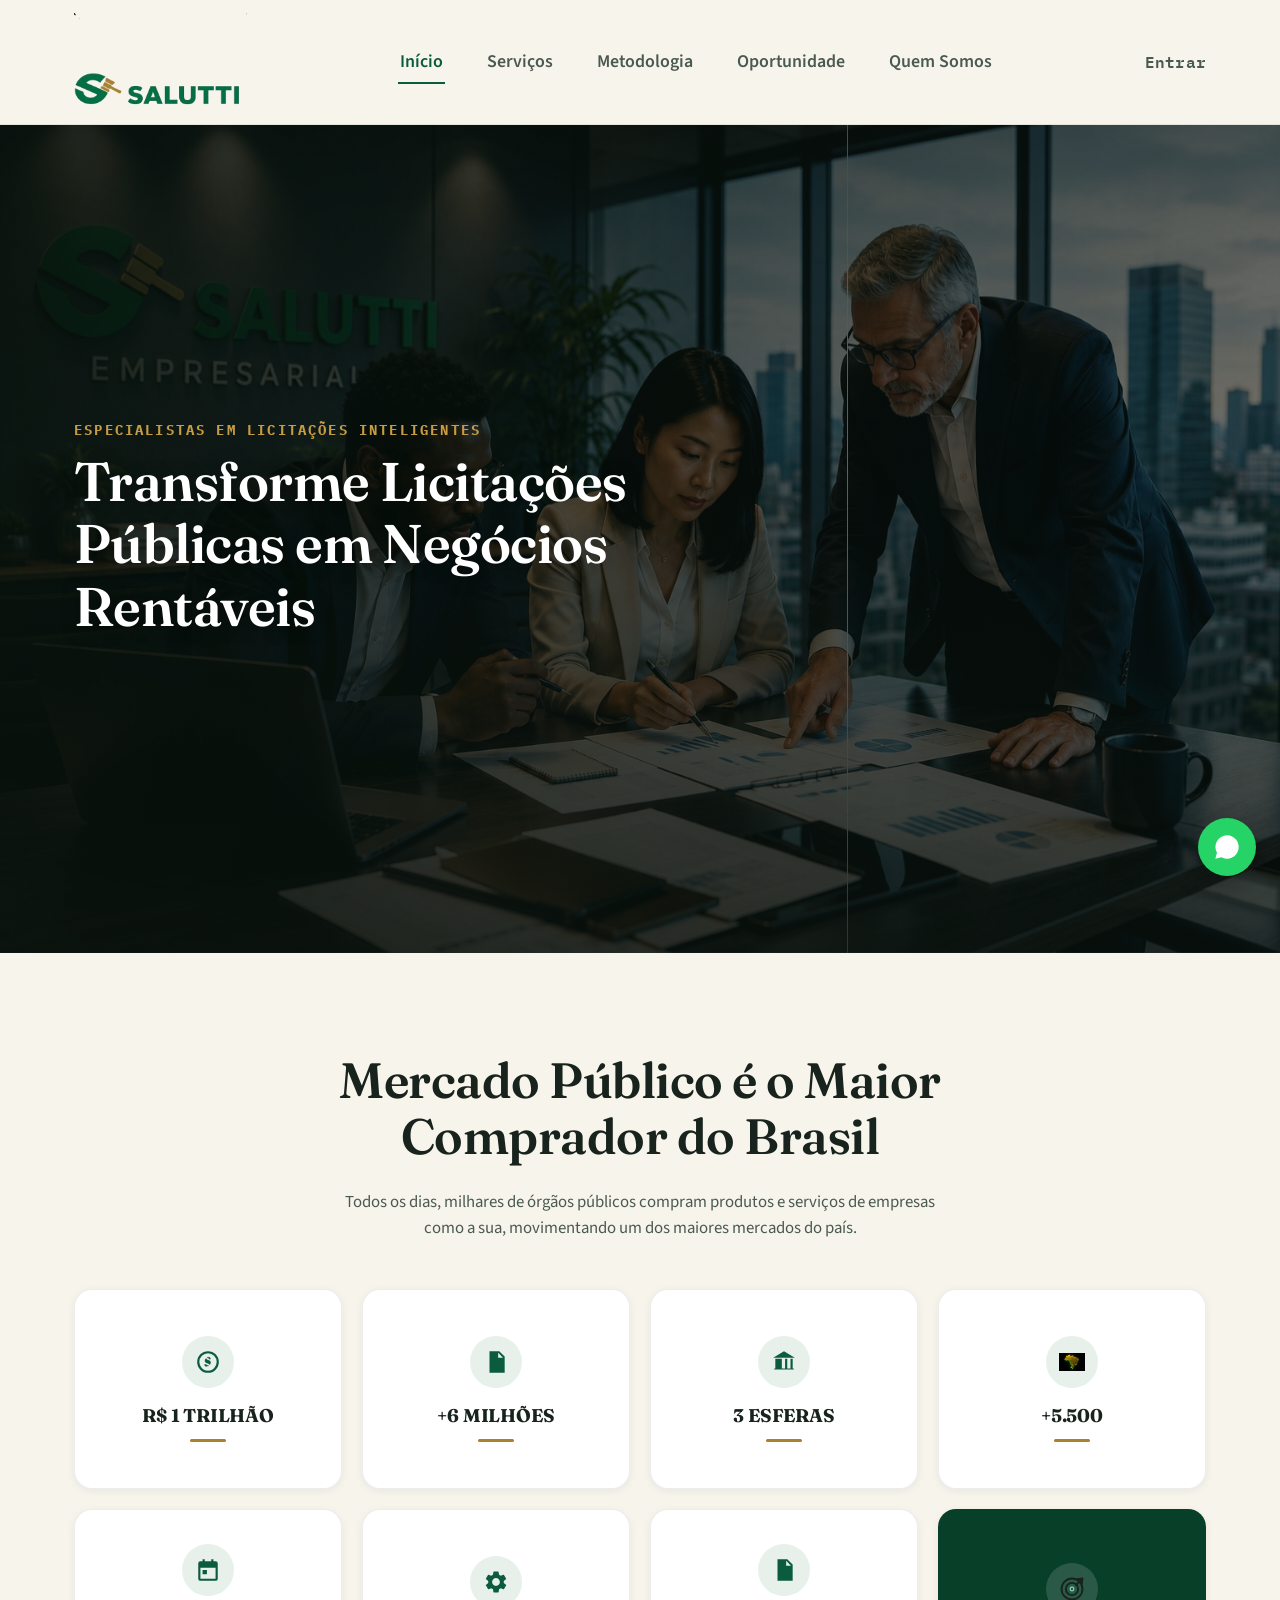
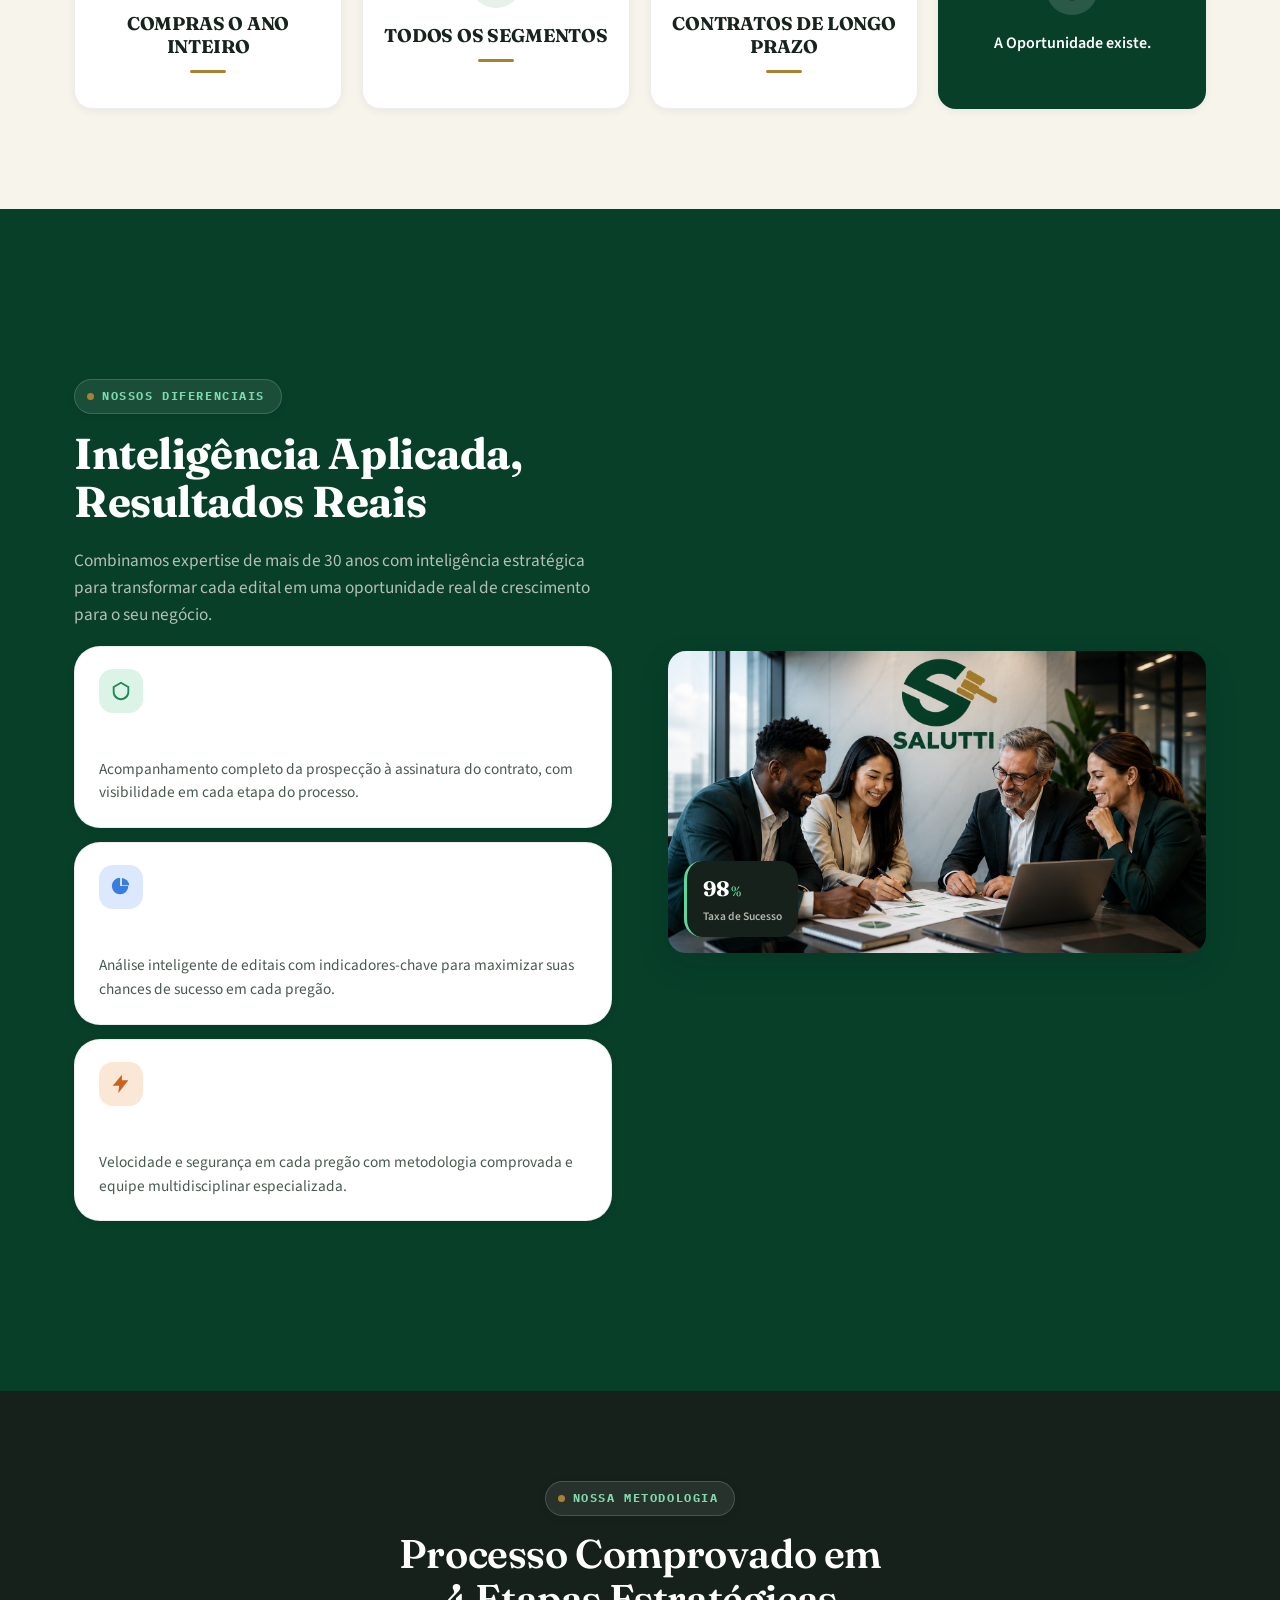
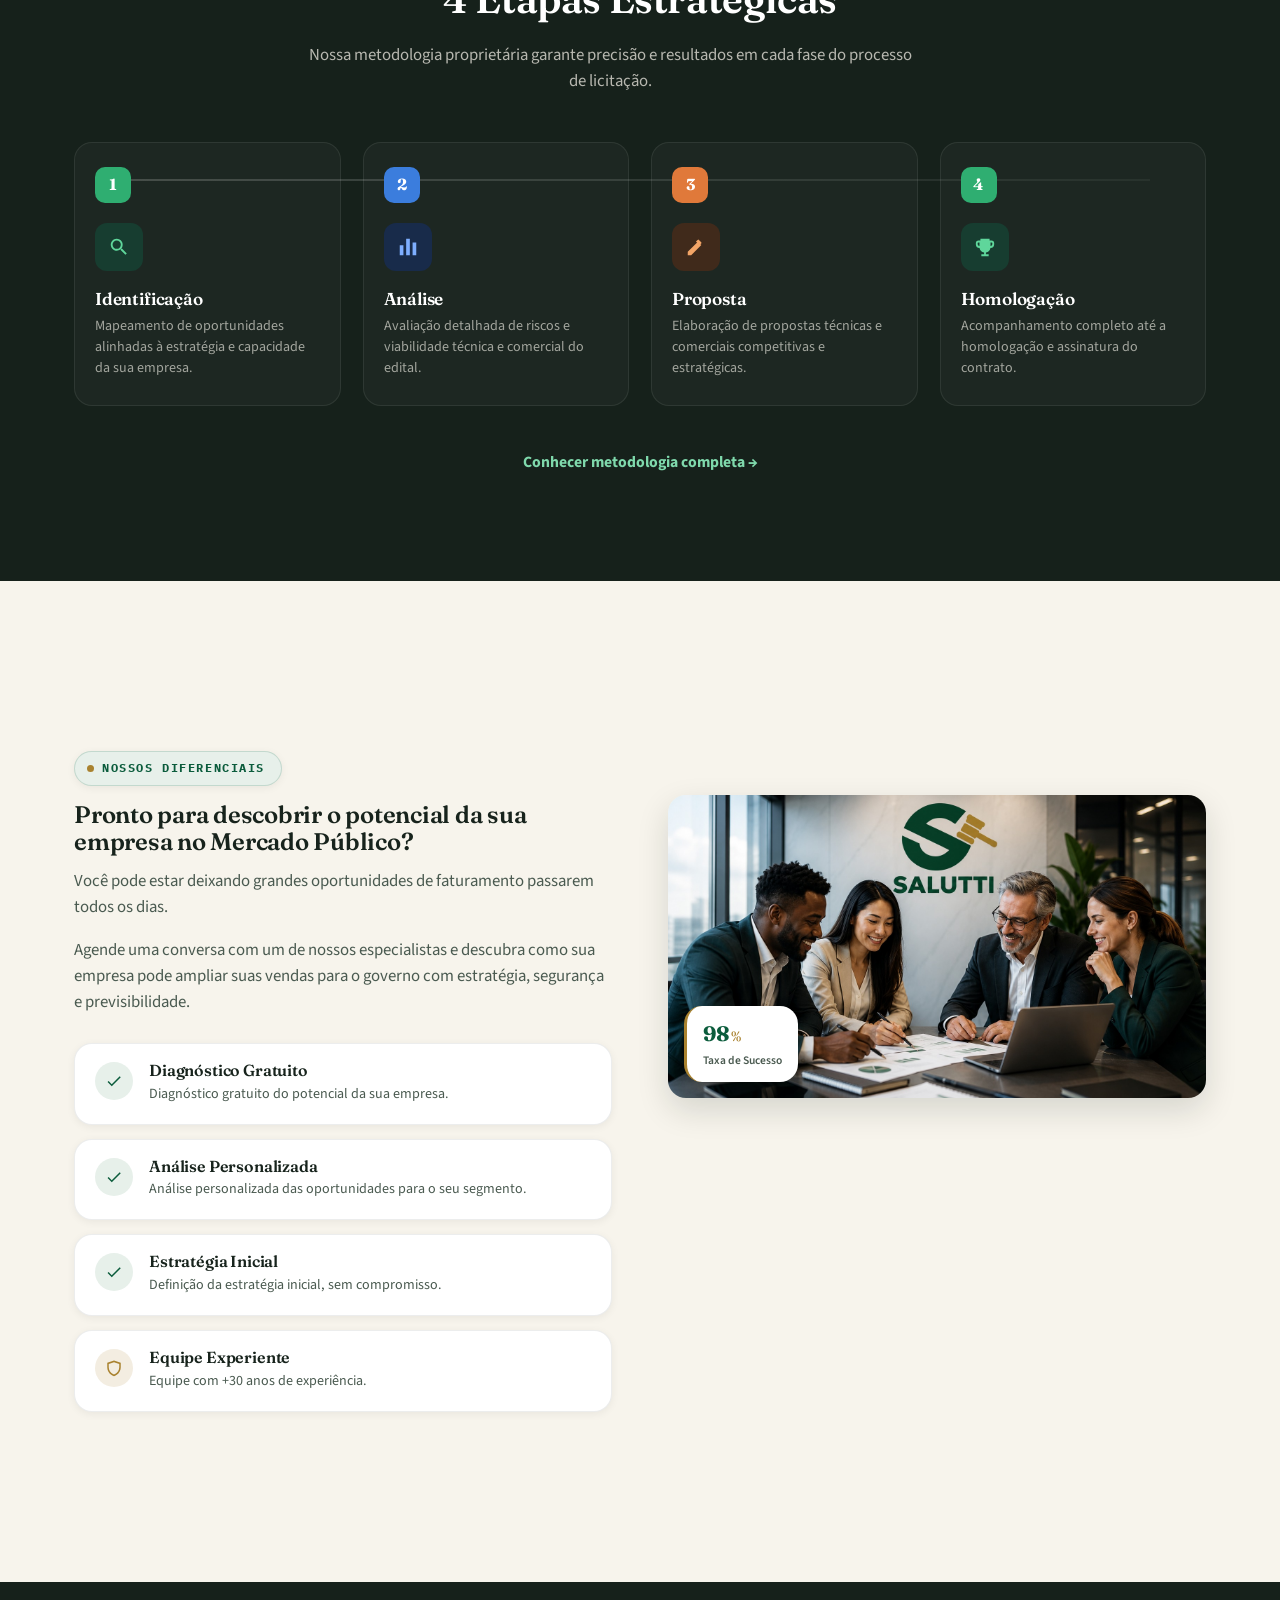
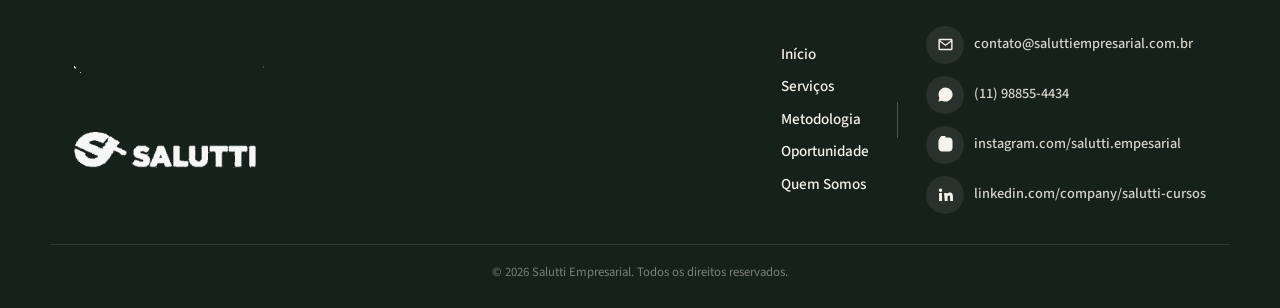
==== commit 00b6715d: "Add files via upload" ====
--- a/index.html
+++ b/index.html
@@ -126,7 +126,7 @@
         <div class="flip-card">
           <div class="flip-card-inner">
             <div class="flip-card-front">
-              <span class="infografico-ico" aria-hidden="true"><svg viewBox="0 0 24 24"><path d="M12 2c-2.1 0-3.4 1.6-4.6 3-1.1 1.3-3 2-3.3 4-.3 1.8.6 3 1.4 4.3.6 1 .3 2.3 1.2 3.3 1 1.1 2.3.9 3.4 1.7 1.2.9 2.1 1.9 3.6 1.6 1.4-.3 1.9-1.7 3-2.6 1.1-.9 2.6-1.2 3.2-2.6.6-1.3-.2-2.6.1-4 .3-1.5 1.6-2.6 1.1-4.1-.5-1.5-2.2-1.7-3.3-2.7-1-.9-1.6-2.3-3-2.7-1.1-.3-1.9.6-2.8.8Z"/></svg></span>
+              <span class="infografico-ico infografico-ico-map" aria-hidden="true"><img src="assets/mapa-brasil.png" alt=""></span>
               <h3 class="infografico-num">+5.500</h3>
               <span class="infografico-divider"></span>
             </div>
@@ -162,7 +162,7 @@
         <div class="flip-card">
           <div class="flip-card-inner">
             <div class="flip-card-front">
-              <span class="infografico-ico" aria-hidden="true"><svg viewBox="0 0 24 24"><path d="M12 2a10 10 0 1 0 0 20 10 10 0 0 0 0-20Zm0 18a8 8 0 1 1 0-16 8 8 0 0 1 0 16Zm.5-13H11v6l5.2 3.2.8-1.3-4.5-2.7Z"/></svg></span>
+              <span class="infografico-ico" aria-hidden="true"><svg viewBox="0 0 24 24"><path d="M6 2h9l5 5v15H6Zm8 1.5V8h4.5ZM8 12h8v1.5H8Zm0 3h8v1.5H8Zm0-6h4v1.5H8Zm9.6 7.1 1.1 1.1-3.4 3.4-1.7-1.7 1.1-1.1.6.6Z"/></svg></span>
               <h3 class="infografico-num">CONTRATOS DE LONGO PRAZO</h3>
               <span class="infografico-divider"></span>
             </div>
@@ -191,7 +191,7 @@
   <!-- ============ 3. NOSSOS DIFERENCIAIS ============ -->
   <section class="section mvv-dark-section" aria-label="Nossos diferenciais">
     <div class="wrap">
-      <div class="split-block reveal" style="align-items:flex-start;">
+      <div class="split-block reveal" style="align-items:center;">
         <div class="split-copy">
           <p class="eyebrow eyebrow-dark"><span class="eyebrow-dot"></span>Nossos Diferenciais</p>
           <h2 class="mvv-dark-title">Inteligência Aplicada, Resultados Reais</h2>
--- a/styles.css
+++ b/styles.css
@@ -330,6 +330,10 @@
 .diferenciais-photo img{ aspect-ratio:16/9; }
 
 /* Infográfico — Mercado Público é o Maior Comprador do Brasil */
+.infografico-section .section-head-center h2{
+  font-size:clamp(2.1rem,4.2vw,3.1rem); text-align:center; max-width:820px; margin-left:auto; margin-right:auto;
+}
+.infografico-section .section-head-center .section-sub{ margin-left:auto; margin-right:auto; }
 .infografico-grid{ display:grid; grid-template-columns:repeat(4,1fr); gap:20px; }
 
 .flip-card{ perspective:1200px; height:200px; }
@@ -351,6 +355,7 @@
   display:flex; align-items:center; justify-content:center; margin-bottom:16px;
 }
 .infografico-ico svg{ width:26px; height:26px; fill:var(--forest); }
+.infografico-ico-map img{ width:26px; height:26px; object-fit:contain; }
 .infografico-num{
   font-family:var(--font-display); font-size:1.15rem; font-weight:700; color:var(--ink);
   margin-bottom:12px; line-height:1.25;
@@ -387,22 +392,25 @@
 
 /* Nossos Diferenciais — mvv-cards em fundo verde-escuro institucional (não preto) */
 .mvv-dark-section{ background:var(--forest-deep); }
-.mvv-dark-title{ color:#fff; }
+.mvv-dark-title{ color:#fff; font-size:clamp(2rem,3.8vw,2.7rem); font-weight:700; }
 .mvv-dark-section .section-sub-dark{ color:rgba(246,243,234,0.72); }
-.mvv-grid-dark{ display:grid; grid-template-columns:1fr; gap:16px; }
+.mvv-grid-dark{ display:grid; grid-template-columns:1fr; gap:14px; }
 .mvv-card-dark{
   background:rgba(255,255,255,0.04); border:1px solid rgba(255,255,255,0.1); border-radius:var(--radius);
   padding:20px 22px; text-align:left; box-shadow:none;
 }
+.mvv-dark-section .mvv-card{ padding:22px 24px; }
+.mvv-dark-section .mvv-ico{ width:44px; height:44px; margin-bottom:12px; }
+.mvv-dark-section .mvv-ico svg{ width:22px; height:22px; }
 .mvv-card-dark:hover{ border-color:rgba(255,255,255,0.22); }
 .mvv-card-dark h3{ color:#fff; font-size:1.02rem; margin-bottom:6px; }
 .mvv-card-dark p{ color:rgba(246,243,234,0.62); font-size:.88rem; margin:0; }
-.mvv-ico-green{ background:#173D30; }
-.mvv-ico-green svg{ fill:#5FD69B; }
-.mvv-ico-blue{ background:#182B4A; }
-.mvv-ico-blue svg{ fill:#7EAEFF; }
-.mvv-ico-orange{ background:#402A1B; }
-.mvv-ico-orange svg{ fill:#F3A567; }
+.mvv-dark-section .mvv-ico-green{ background:#DCF3E7; }
+.mvv-dark-section .mvv-ico-green svg{ fill:#1C8A54; }
+.mvv-dark-section .mvv-ico-blue{ background:#DCE8FB; }
+.mvv-dark-section .mvv-ico-blue svg{ fill:#3B7DDD; }
+.mvv-dark-section .mvv-ico-orange{ background:#FBE7D6; }
+.mvv-dark-section .mvv-ico-orange svg{ fill:#C9631E; }
 
 .mvv-dark-section .photo-tag{ background:#E0793A; color:#fff; }
 .floating-stat-dark{
@@ -1341,25 +1349,22 @@
 
 /* ---- Hero ---- */
 .svc-hero{
-  position:relative; overflow:hidden; background:var(--charcoal);
-  padding:150px 0 0;
-}
-.svc-hero::before{
-  content:""; position:absolute; inset:0; opacity:.5; pointer-events:none;
-  background-image:radial-gradient(rgba(246,243,234,0.07) 1px, transparent 1px);
-  background-size:22px 22px;
-  -webkit-mask-image:linear-gradient(180deg, rgba(0,0,0,.9), rgba(0,0,0,0));
-  mask-image:linear-gradient(180deg, rgba(0,0,0,.9), rgba(0,0,0,0));
-}
+  position:relative; overflow:hidden; background:var(--charcoal); color:#fff;
+  padding:170px 0 90px; min-height:64vh; display:flex; align-items:center;
+}
+.svc-hero-media{ position:absolute; inset:0; }
+.svc-hero-media img{ width:100%; height:100%; object-fit:cover; }
 .svc-hero-top{
-  position:relative; z-index:1; display:grid; grid-template-columns:1.05fr .95fr; gap:56px; align-items:center;
-  padding-bottom:64px;
-}
-.svc-hero-copy h1{
-  color:#fff; font-size:clamp(2rem,4vw,2.9rem); max-width:640px; margin-bottom:18px;
+  position:relative; z-index:1; width:100%;
+}
+.svc-hero-copy{ max-width:760px; }
+.svc-hero-eyebrow{ font-size:.86rem; padding:9px 20px 9px 14px; }
+.svc-hero-title{
+  color:#fff; font-size:clamp(2.6rem,5.2vw,3.8rem); max-width:720px; margin-bottom:22px;
+  text-shadow:0 2px 18px rgba(0,0,0,0.4);
 }
 .svc-hero-highlight{ color:var(--mint); }
-.svc-hero-copy .section-sub{ max-width:480px; margin-bottom:32px; }
+.svc-hero-lede{ max-width:600px; margin-bottom:32px; font-size:1.22rem; }
 .svc-hero-actions{ display:flex; align-items:center; gap:26px; flex-wrap:wrap; }
 .svc-video-link{
   display:inline-flex; align-items:center; gap:12px; color:#fff; font-weight:600; font-size:.95rem;
@@ -1372,8 +1377,9 @@
 }
 .svc-video-play svg{ width:14px; height:14px; fill:#fff; margin-left:2px; }
 
-.svc-hero-visual{ position:relative; }
-.svc-hero-visual svg{ width:100%; height:auto; display:block; }
+@media (max-width:640px){
+  .svc-hero{ padding:130px 0 60px; min-height:auto; }
+}
 
 .svc-benefits{ position:relative; z-index:1; padding-bottom:64px; }
 .svc-benefits-row-3{ display:grid; grid-template-columns:repeat(3,1fr); gap:22px; margin-bottom:22px; }
@@ -1389,8 +1395,6 @@
 .svc-benefit-card p{ font-size:.92rem; color:var(--ink-soft); margin:0; }
 
 @media (max-width:900px){
-  .svc-hero-top{ grid-template-columns:1fr; gap:40px; padding-bottom:48px; }
-  .svc-hero-visual{ max-width:420px; margin:0 auto; }
   .svc-benefits-row-3{ grid-template-columns:1fr 1fr; }
   .svc-benefits-row-2{ max-width:100%; grid-template-columns:1fr 1fr; }
 }
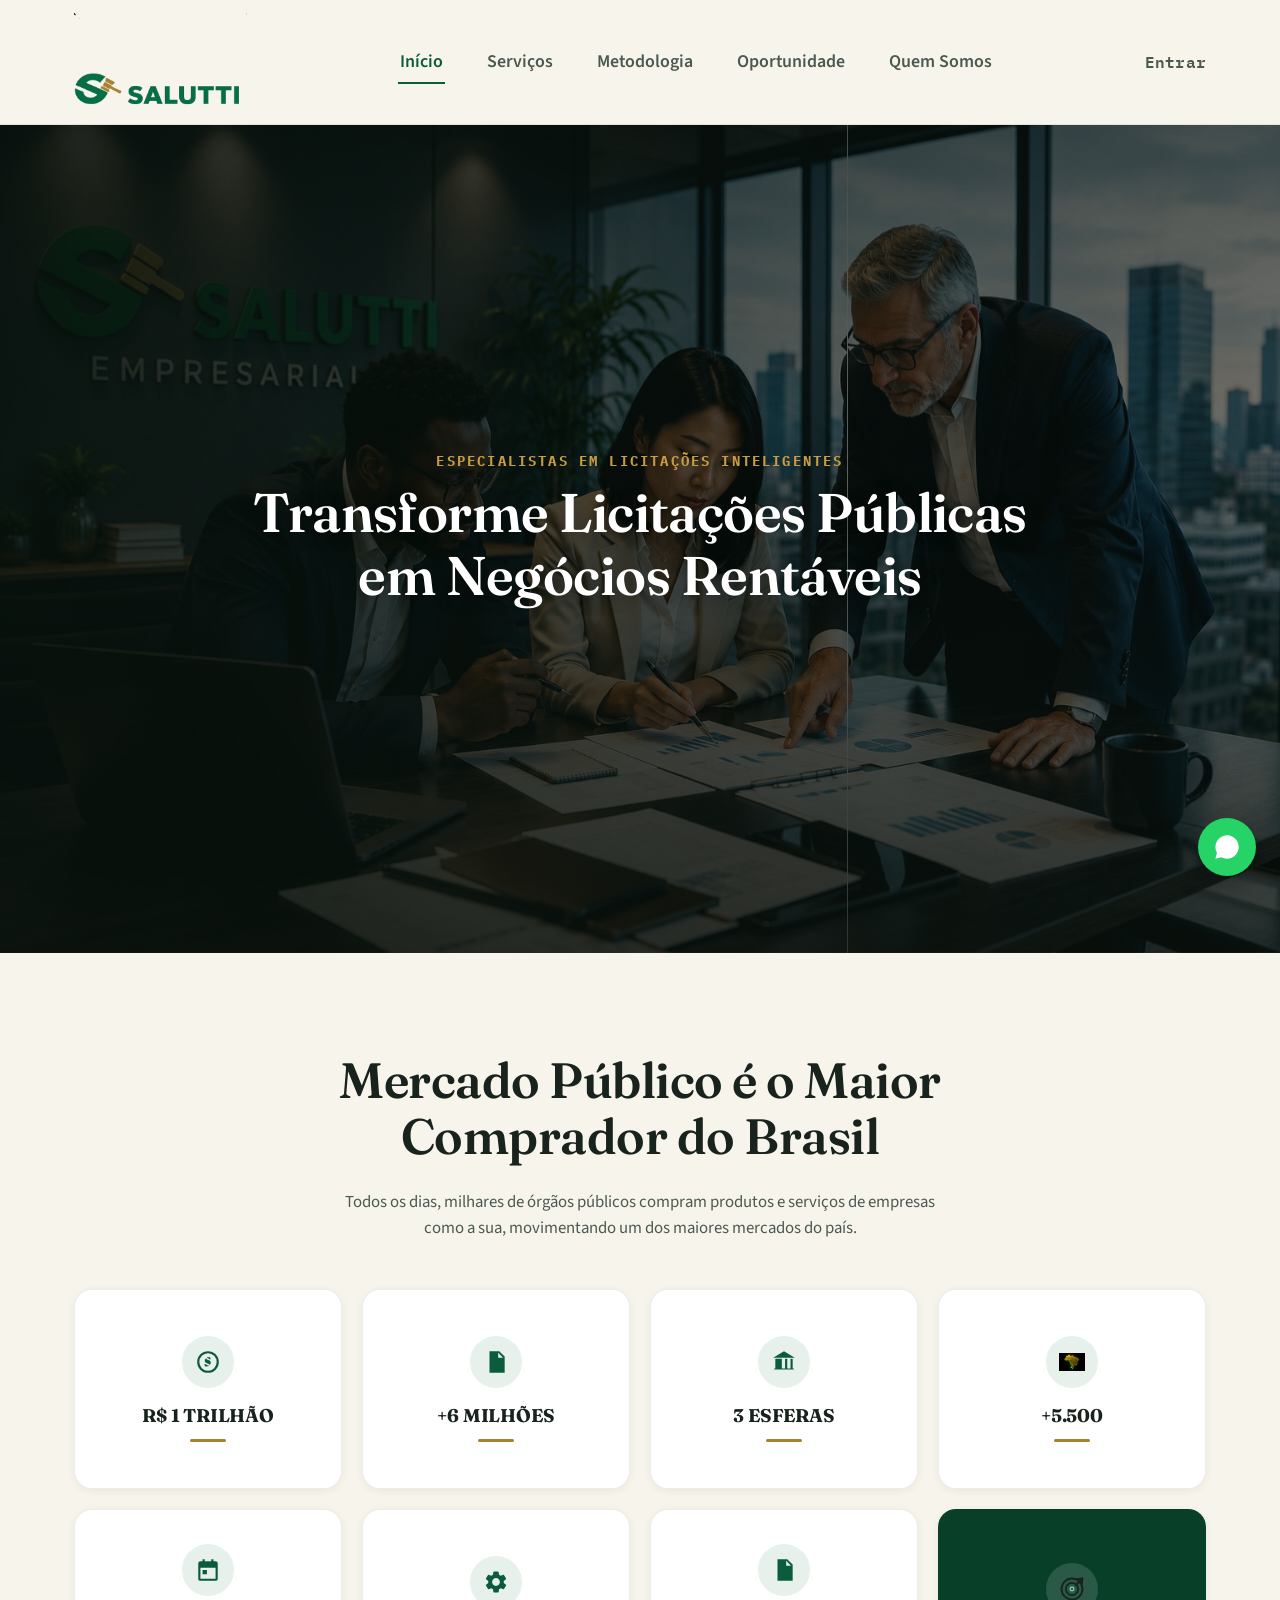
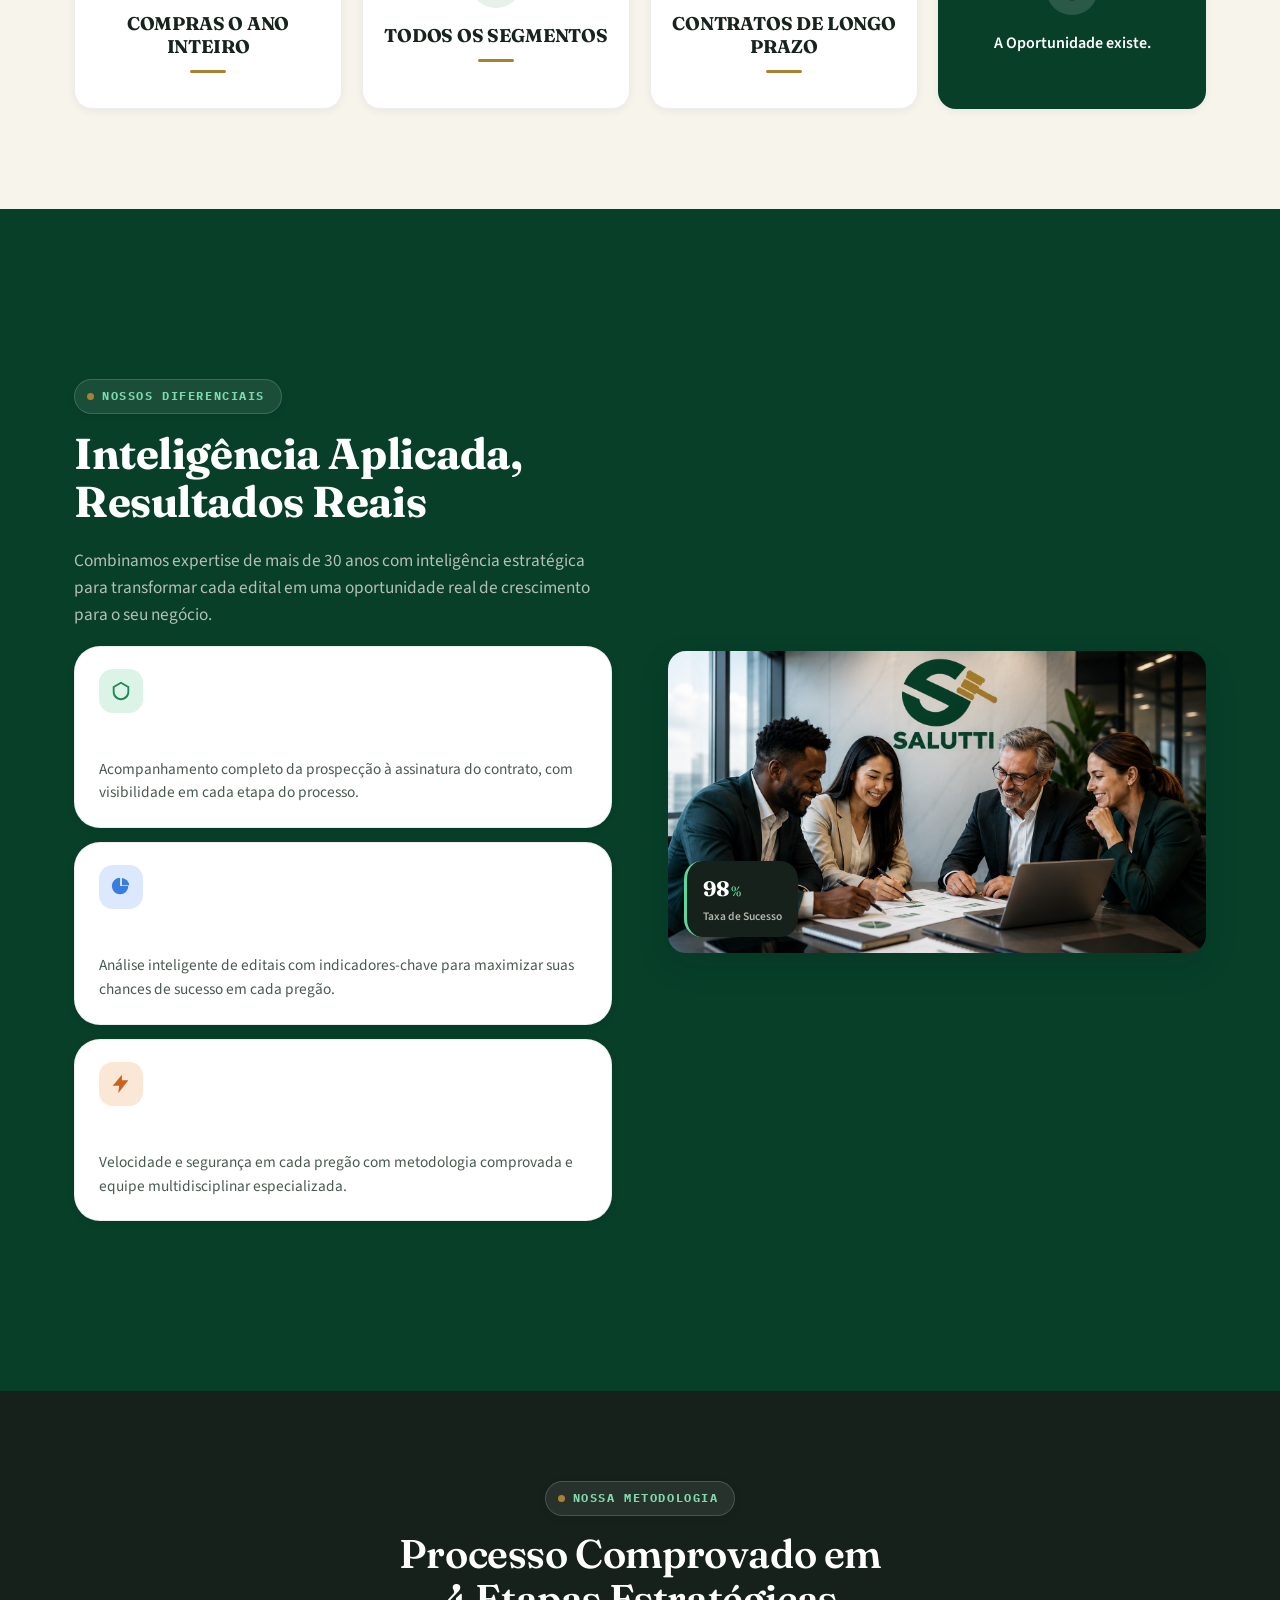
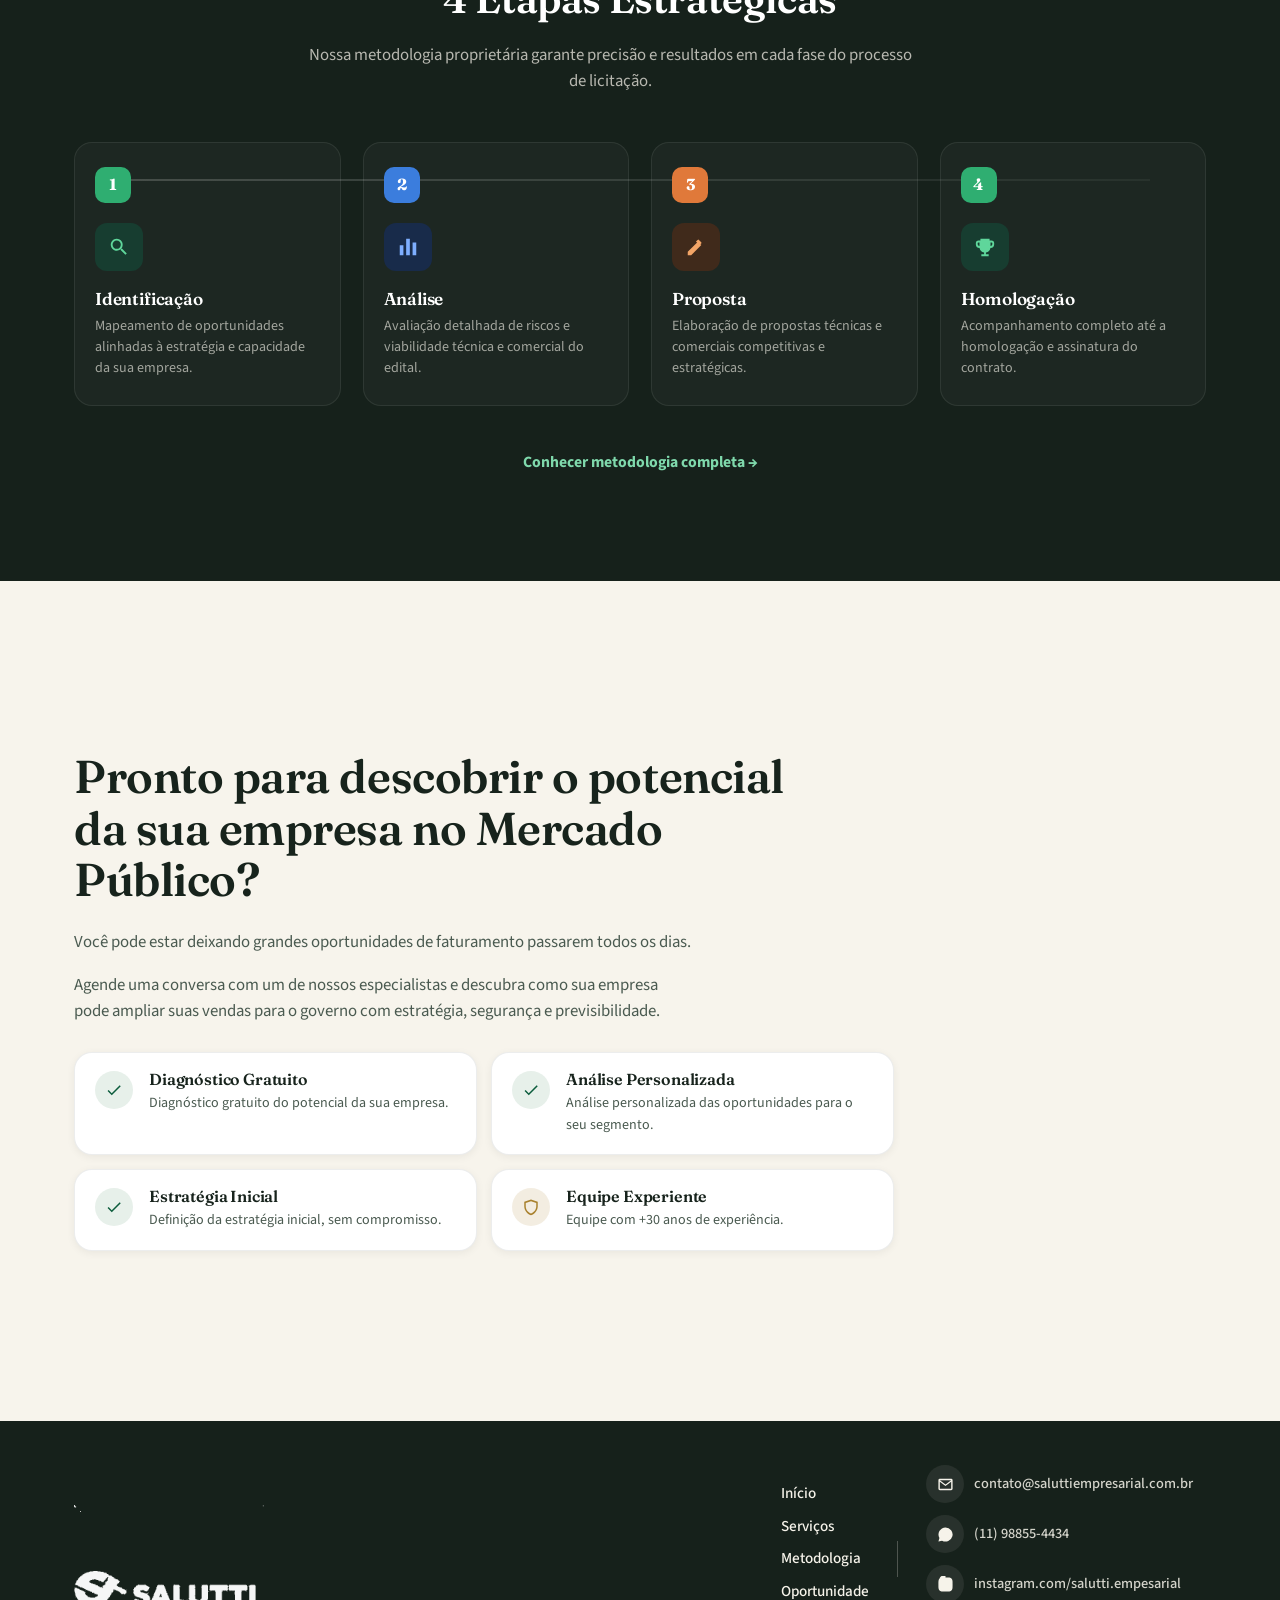
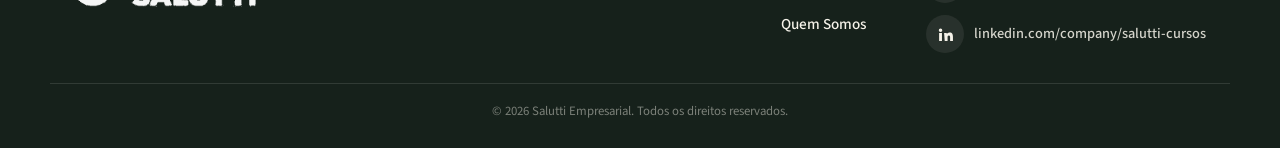
==== commit c455f01b: "Add files via upload" ====
--- a/index.html
+++ b/index.html
@@ -71,8 +71,8 @@
       <div class="hero-scrim"></div>
     </div>
 
-    <div class="wrap hero-inner">
-      <div class="hero-copy">
+    <div class="wrap hero-inner hero-inner-centered">
+      <div class="hero-copy hero-copy-centered">
         <span class="hero-kicker">Especialistas em Licitações Inteligentes</span>
         <h1 class="home-hero-title">Transforme Licitações Públicas em Negócios Rentáveis</h1>
       </div>
@@ -272,10 +272,9 @@
   <!-- ============ 6. PRONTO PARA DESCOBRIR O POTENCIAL DA SUA EMPRESA? ============ -->
   <section class="section" aria-label="Pronto para descobrir o potencial da sua empresa no mercado público">
     <div class="wrap">
-      <div class="split-block reveal" style="align-items:flex-start;">
+      <div class="split-block split-block-full reveal" style="align-items:flex-start;">
         <div class="split-copy">
-          <p class="eyebrow"><span class="eyebrow-dot"></span>Nossos Diferenciais</p>
-          <h2>Pronto para descobrir o potencial da sua empresa no Mercado Público?</h2>
+          <h2 class="cta-diagnostico-title">Pronto para descobrir o potencial da sua empresa no Mercado Público?</h2>
           <p class="section-sub" style="font-size:1.05rem;">Você pode estar deixando grandes oportunidades de faturamento passarem todos os dias.</p>
           <p class="section-sub" style="font-size:1.05rem;">Agende uma conversa com um de nossos especialistas e descubra como sua empresa pode ampliar suas vendas para o governo com estratégia, segurança e previsibilidade.</p>
 
@@ -309,16 +308,6 @@
               </div>
             </article>
           </div>
-        </div>
-
-        <div class="split-media">
-          <figure class="photo-interactive diferenciais-photo">
-            <img src="./assets/equipe-experiencia.jpg" alt="Equipe da Salutti Empresarial analisando dados de licitações" loading="lazy">
-            <div class="floating-stat floating-stat-inline">
-              <span class="floating-stat-num">98<small>%</small></span>
-              <span class="floating-stat-label">Taxa de Sucesso</span>
-            </div>
-          </figure>
         </div>
       </div>
     </div>
--- a/styles.css
+++ b/styles.css
@@ -190,7 +190,11 @@
   position:relative; z-index:2; display:grid; grid-template-columns:1fr auto; gap:60px; align-items:center;
   padding-top:60px; padding-bottom:60px; width:100%;
 }
+.hero-inner-centered{
+  grid-template-columns:1fr; justify-items:center; text-align:center;
+}
 .hero-copy{ max-width:660px; }
+.hero-copy-centered{ max-width:820px; margin:0 auto; }
 .hero h1{
   font-size:clamp(2.1rem, 4.6vw, 3.4rem);
   color:#fff;
@@ -204,15 +208,16 @@
 .hero-badges li::before{ content:""; position:absolute; left:0; top:7px; width:8px; height:8px; border-radius:50%; background:var(--mint); }
 
 /* Home — hero estratégico (título 48px / subtítulo 22px) */
-.home-hero-title{ color:#fff; font-size:48px; line-height:1.15; max-width:820px; margin-bottom:20px; text-shadow:0 2px 18px rgba(0,0,0,0.35); }
+.home-hero-title{ color:#fff; font-size:56px; line-height:1.15; max-width:820px; margin-bottom:20px; text-shadow:0 2px 18px rgba(0,0,0,0.35); }
 .home-hero-subtitle{ color:rgba(255,255,255,0.88); font-size:22px; line-height:1.55; max-width:640px; font-weight:400; }
 @media (max-width:640px){
-  .home-hero-title{ font-size:32px; }
+  .home-hero-title{ font-size:34px; }
   .home-hero-subtitle{ font-size:18px; }
 }
 
 @media (max-width:920px){
   .hero-inner{ grid-template-columns:1fr; text-align:left; }
+  .hero-inner-centered{ text-align:center; }
 }
 
 /* =========================================================
@@ -336,6 +341,9 @@
 .infografico-section .section-head-center .section-sub{ margin-left:auto; margin-right:auto; }
 .infografico-grid{ display:grid; grid-template-columns:repeat(4,1fr); gap:20px; }
 
+.split-block-full{ grid-template-columns:1fr; max-width:820px; }
+.cta-diagnostico-title{ font-size:clamp(2rem,3.6vw,2.9rem); max-width:760px; }
+
 .flip-card{ perspective:1200px; height:200px; }
 .flip-card-inner{
   position:relative; width:100%; height:100%; text-align:center;
@@ -373,7 +381,8 @@
 @media (max-width:520px){ .infografico-grid{ grid-template-columns:1fr; } .flip-card{ height:190px; } }
 
 /* Lista vertical de cards de diferenciais (diagnóstico gratuito etc.) */
-.diff-card-list{ display:flex; flex-direction:column; gap:14px; margin-top:28px; }
+.diff-card-list{ display:grid; grid-template-columns:repeat(2,1fr); gap:14px; margin-top:28px; }
+@media (max-width:640px){ .diff-card-list{ grid-template-columns:1fr; } }
 .diff-card{
   display:flex; align-items:flex-start; gap:16px; background:#fff; border:1px solid rgba(23,35,28,0.08);
   border-radius:var(--radius); padding:18px 20px; box-shadow:var(--shadow-soft);
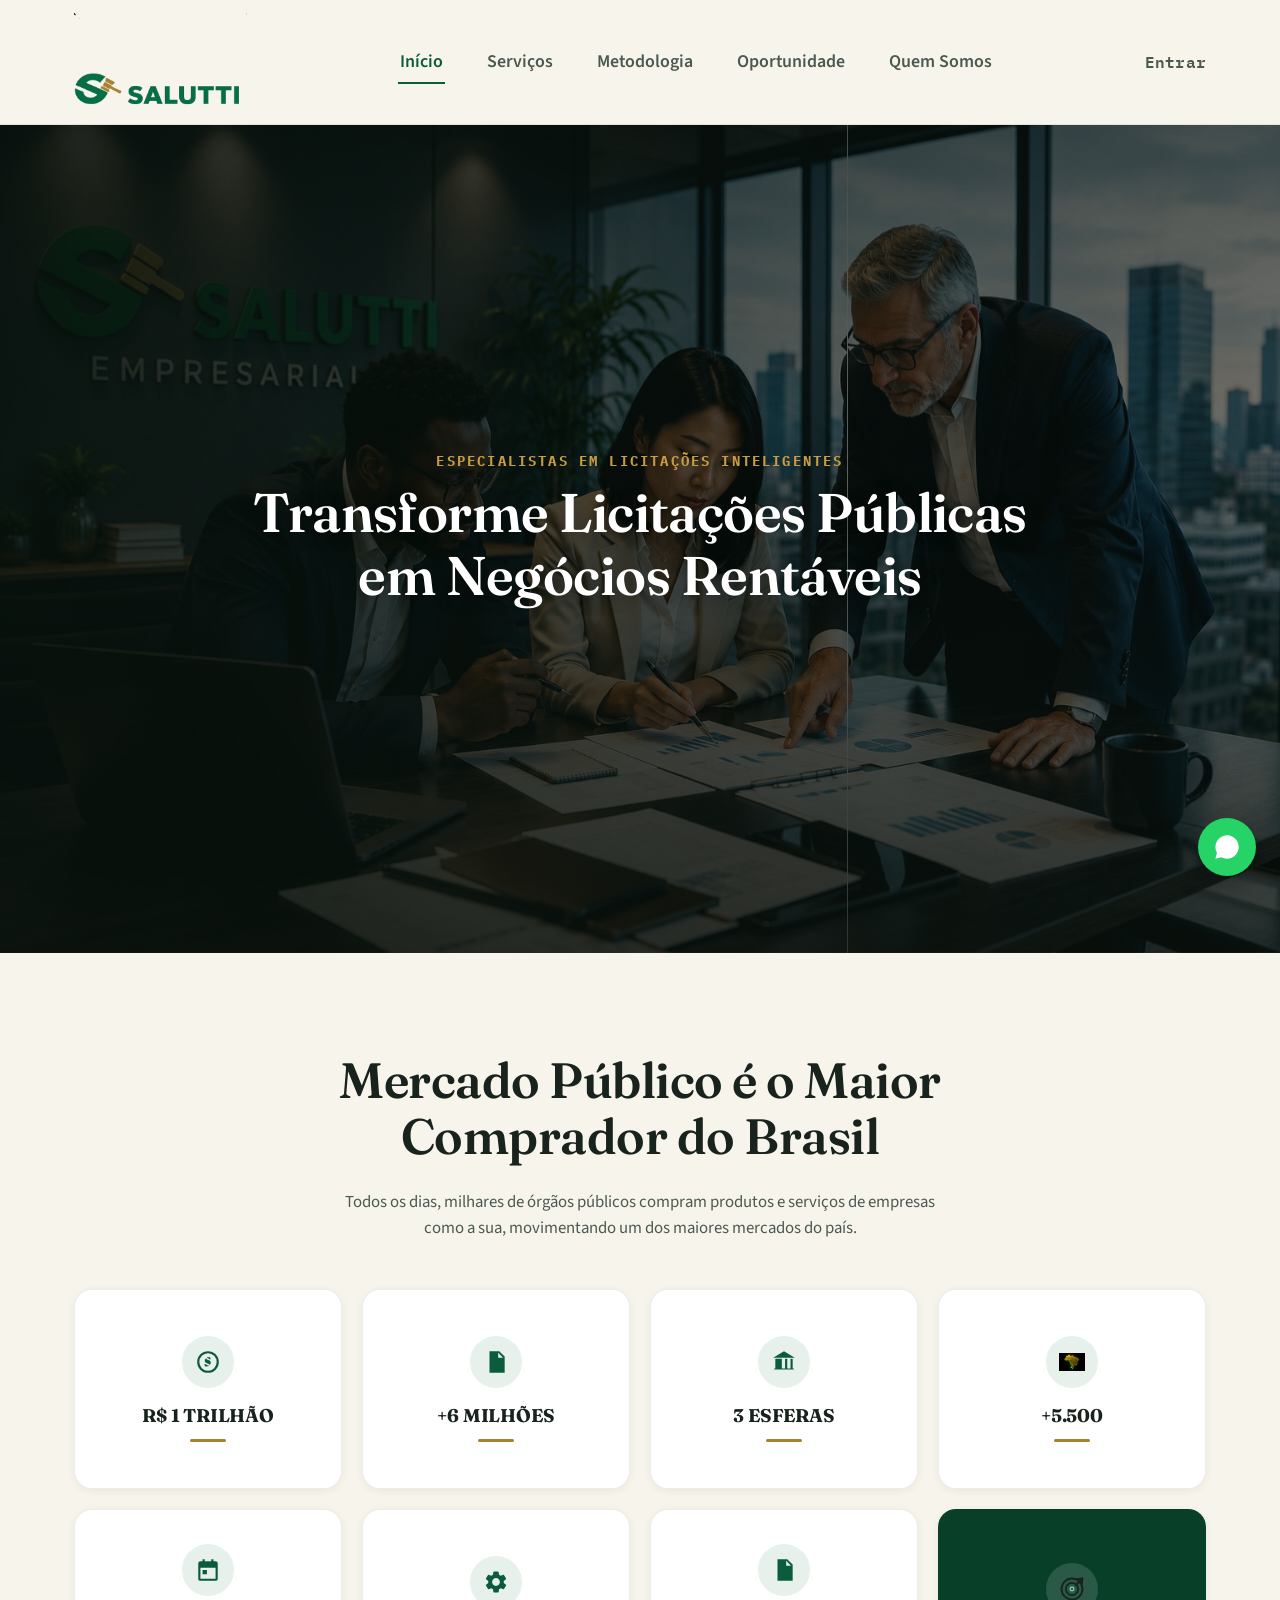
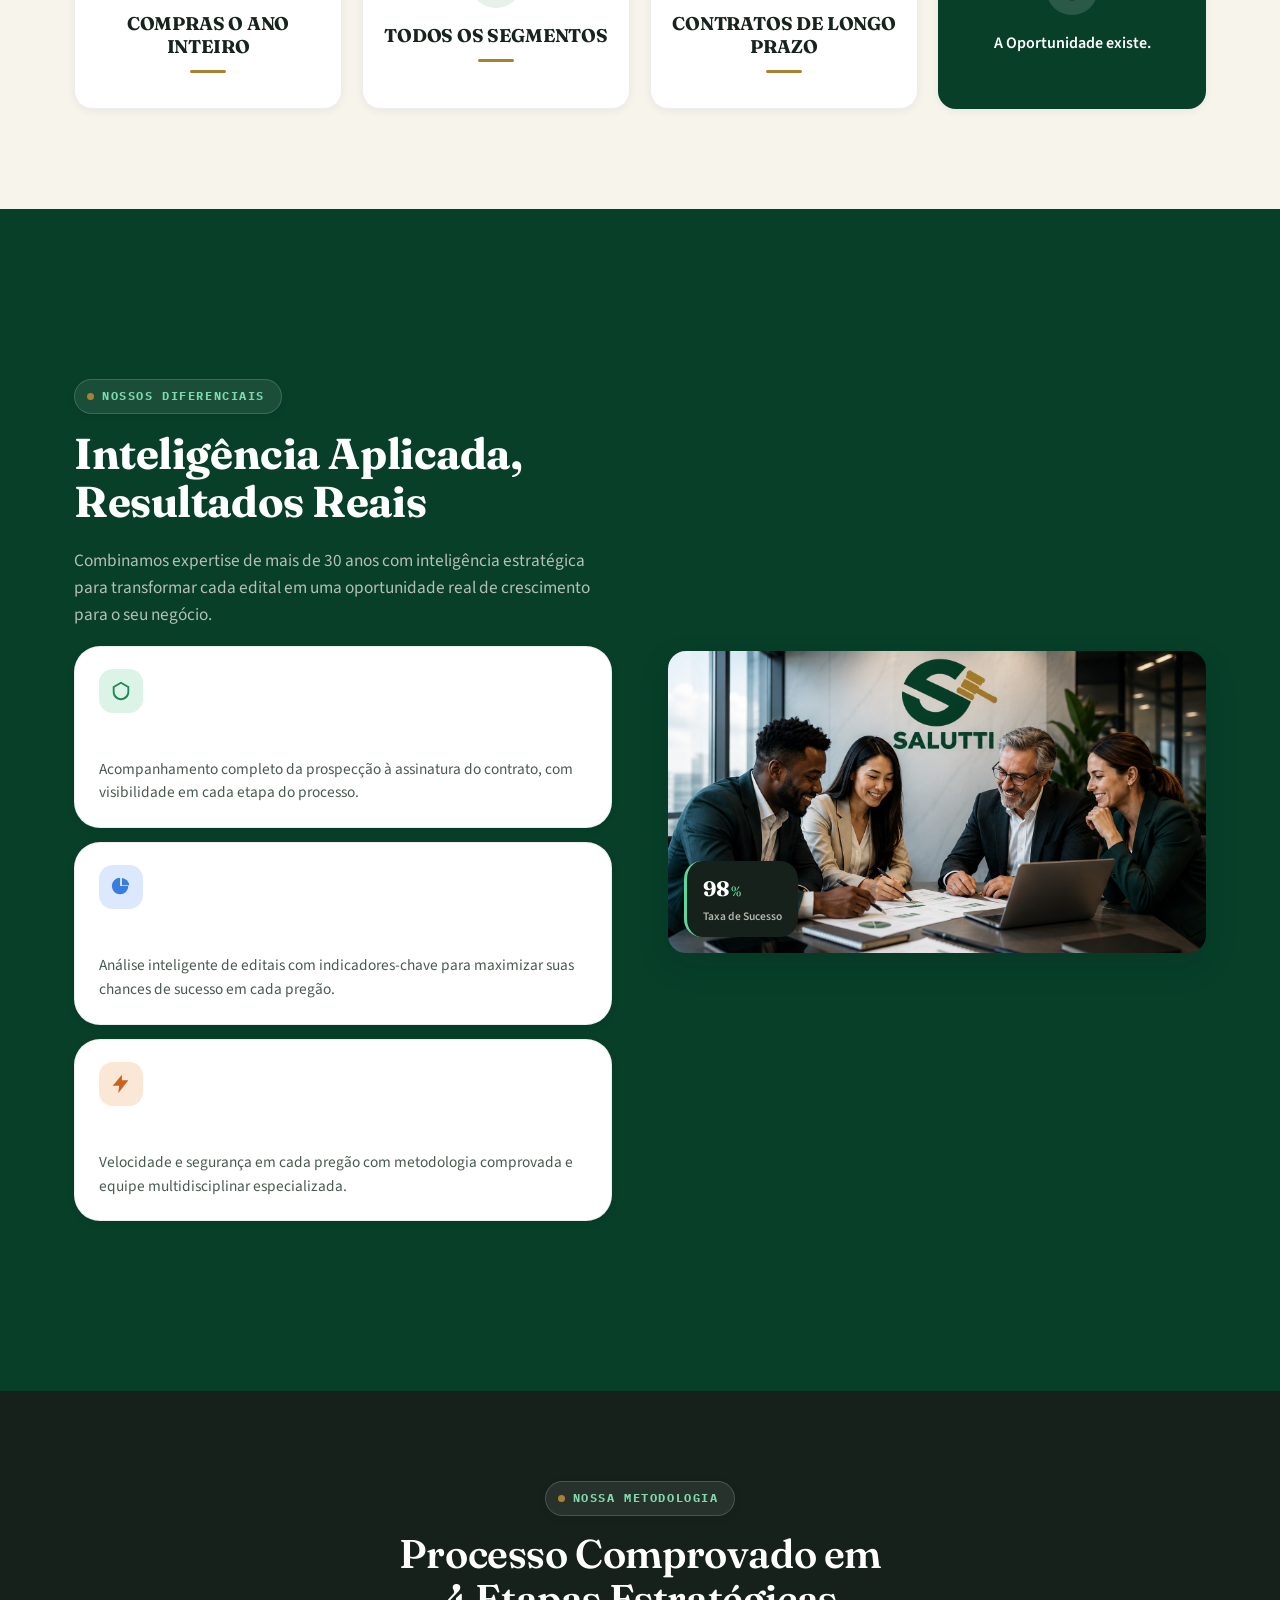
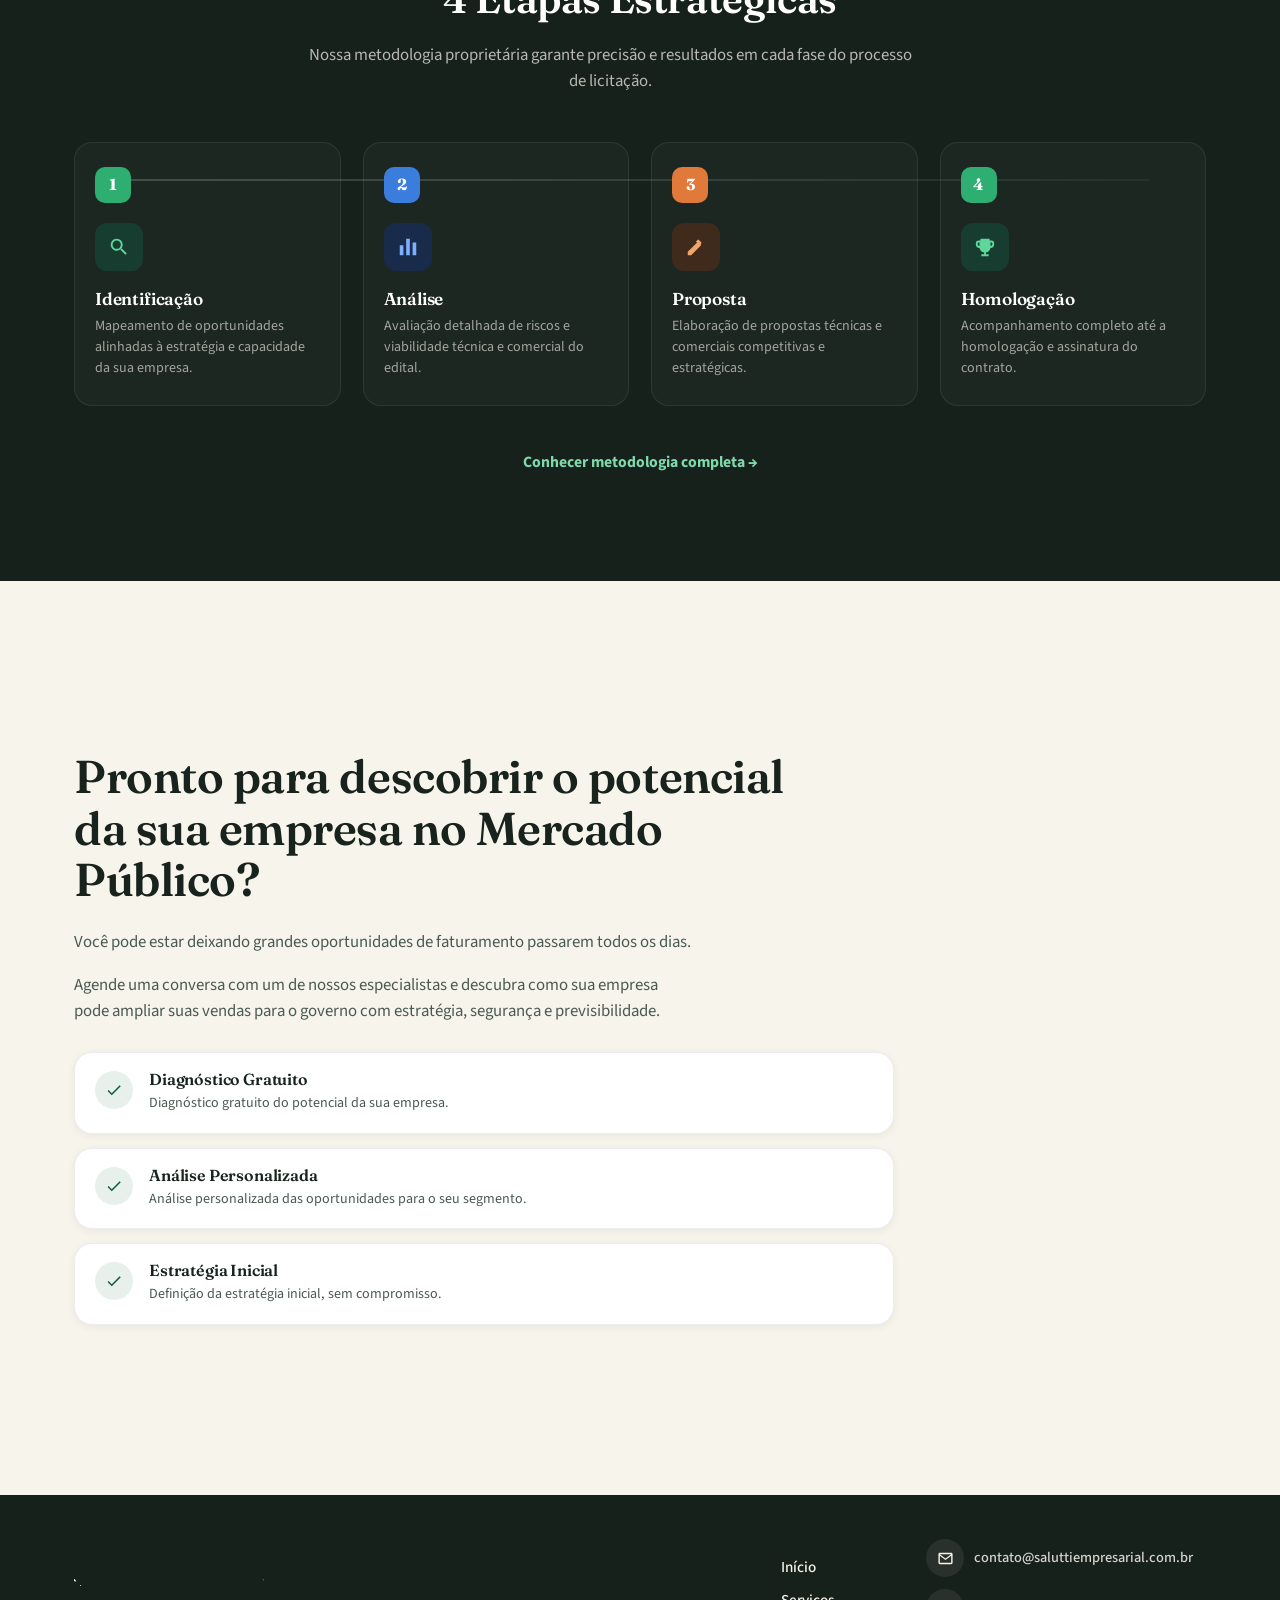
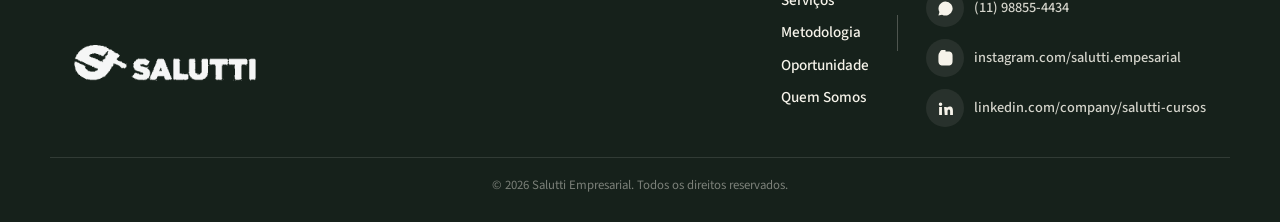
==== commit 6e9ba74f: "Add files via upload" ====
--- a/index.html
+++ b/index.html
@@ -300,13 +300,6 @@
                 <p>Definição da estratégia inicial, sem compromisso.</p>
               </div>
             </article>
-            <article class="diff-card">
-              <span class="diff-card-ico diff-card-ico-brass" aria-hidden="true"><svg viewBox="0 0 24 24"><path d="M12 2 3 5v6c0 5.4 3.8 10.4 9 12 5.2-1.6 9-6.6 9-12V5Zm0 2.2 7 2.3v4.5c0 4.2-2.9 8.2-7 9.7-4.1-1.5-7-5.5-7-9.7V6.5Z"/></svg></span>
-              <div>
-                <h3>Equipe Experiente</h3>
-                <p>Equipe com +30 anos de experiência.</p>
-              </div>
-            </article>
           </div>
         </div>
       </div>
--- a/styles.css
+++ b/styles.css
@@ -381,8 +381,7 @@
 @media (max-width:520px){ .infografico-grid{ grid-template-columns:1fr; } .flip-card{ height:190px; } }
 
 /* Lista vertical de cards de diferenciais (diagnóstico gratuito etc.) */
-.diff-card-list{ display:grid; grid-template-columns:repeat(2,1fr); gap:14px; margin-top:28px; }
-@media (max-width:640px){ .diff-card-list{ grid-template-columns:1fr; } }
+.diff-card-list{ display:flex; flex-direction:column; gap:14px; margin-top:28px; }
 .diff-card{
   display:flex; align-items:flex-start; gap:16px; background:#fff; border:1px solid rgba(23,35,28,0.08);
   border-radius:var(--radius); padding:18px 20px; box-shadow:var(--shadow-soft);
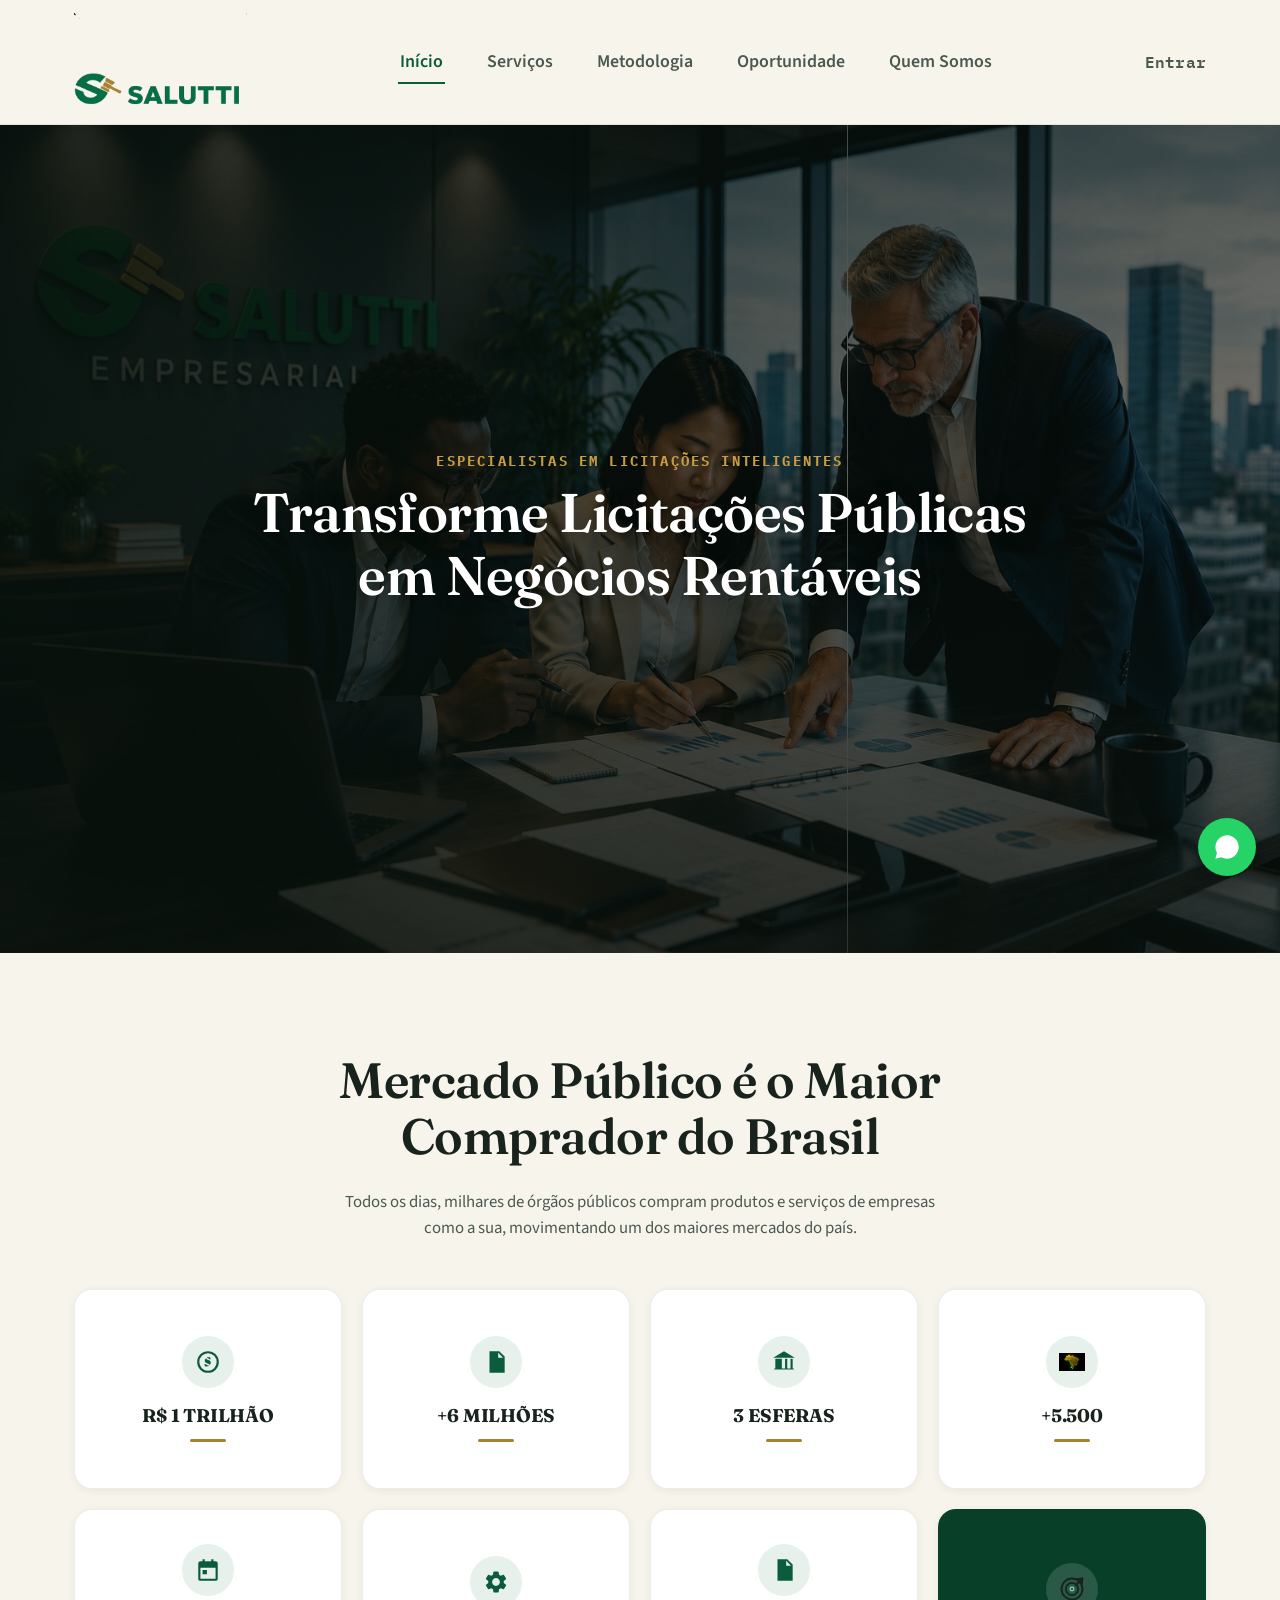
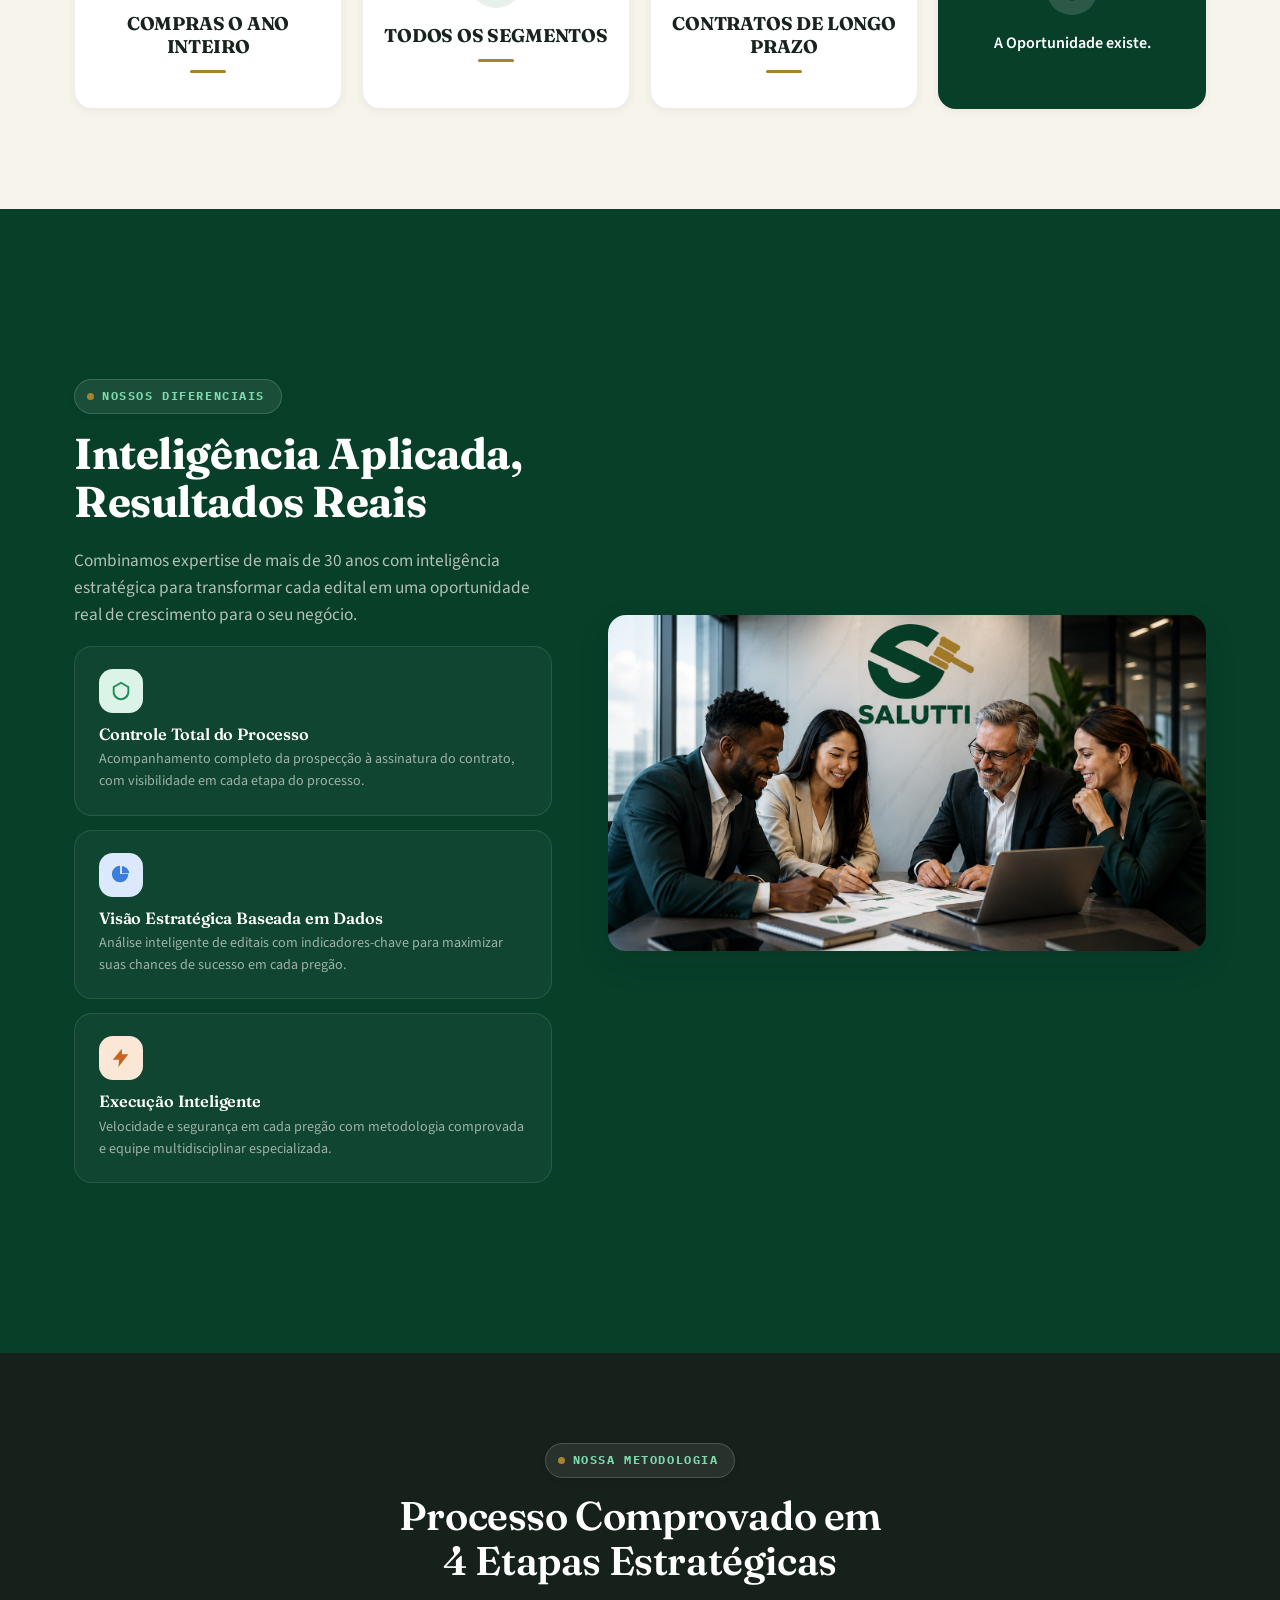
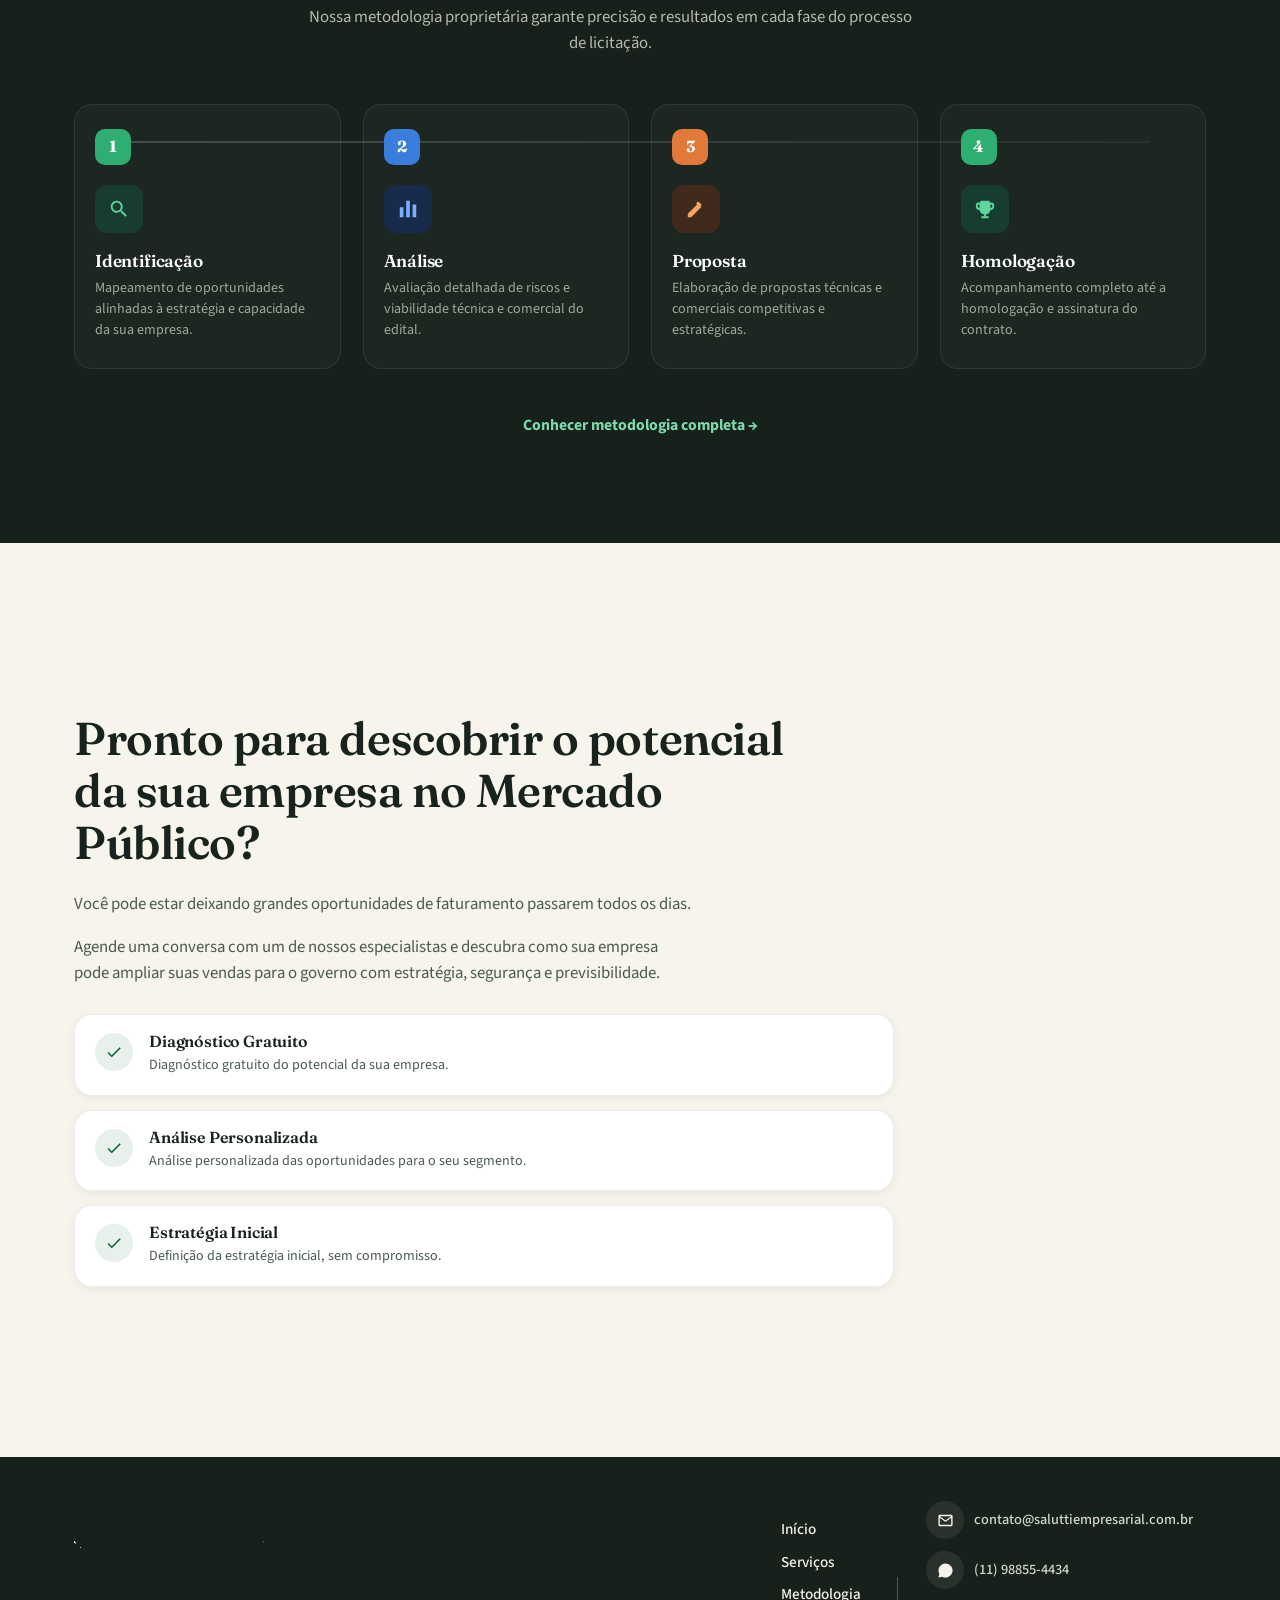
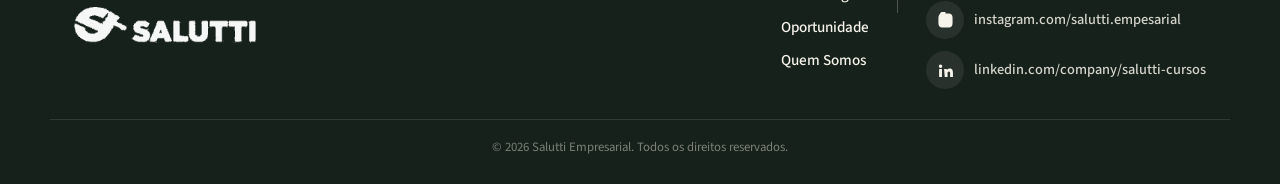
==== commit c43c81c3: "Add files via upload" ====
--- a/index.html
+++ b/index.html
@@ -218,10 +218,6 @@
         <div class="split-media">
           <figure class="photo-interactive diferenciais-photo">
             <img src="./assets/equipe-experiencia.jpg" alt="Equipe da Salutti Empresarial analisando dados de licitações" loading="lazy">
-            <div class="floating-stat floating-stat-inline floating-stat-dark">
-              <span class="floating-stat-num">98<small>%</small></span>
-              <span class="floating-stat-label">Taxa de Sucesso</span>
-            </div>
           </figure>
         </div>
       </div>
--- a/styles.css
+++ b/styles.css
@@ -264,7 +264,11 @@
 .section-dark{ background:var(--charcoal); color:var(--off-white); }
 .section-dark h2, .section-dark h4{ color:#fff; }
 .section-dark h3{ color:#fff; }
-.section-dark .feature-card h3{ color:var(--ink,#17231c); }
+.section-dark .feature-card h3{ color:#fff; }
+
+.essencia-section .section-head{ text-align:center; max-width:640px; margin-left:auto; margin-right:auto; }
+.essencia-section .section-head h2{ font-size:clamp(2rem,3.6vw,2.7rem); }
+.essencia-section .section-sub{ margin-left:auto; margin-right:auto; }
 
 .card-grid{ display:grid; gap:24px; margin-bottom:64px; }
 .card-grid-3{ grid-template-columns:repeat(3,1fr); }
@@ -331,7 +335,7 @@
 .floating-stat-inline .floating-stat-num{ font-size:1.3rem; }
 .floating-stat-inline .floating-stat-label{ font-size:.72rem; white-space:nowrap; }
 
-.diferenciais-photo{ max-width:640px; margin:44px auto 40px; }
+.diferenciais-photo{ max-width:760px; margin:44px auto 40px; }
 .diferenciais-photo img{ aspect-ratio:16/9; }
 
 /* Infográfico — Mercado Público é o Maior Comprador do Brasil */
@@ -403,16 +407,16 @@
 .mvv-dark-title{ color:#fff; font-size:clamp(2rem,3.8vw,2.7rem); font-weight:700; }
 .mvv-dark-section .section-sub-dark{ color:rgba(246,243,234,0.72); }
 .mvv-grid-dark{ display:grid; grid-template-columns:1fr; gap:14px; }
-.mvv-card-dark{
+.mvv-dark-section .mvv-card-dark{
   background:rgba(255,255,255,0.04); border:1px solid rgba(255,255,255,0.1); border-radius:var(--radius);
   padding:20px 22px; text-align:left; box-shadow:none;
 }
 .mvv-dark-section .mvv-card{ padding:22px 24px; }
 .mvv-dark-section .mvv-ico{ width:44px; height:44px; margin-bottom:12px; }
 .mvv-dark-section .mvv-ico svg{ width:22px; height:22px; }
-.mvv-card-dark:hover{ border-color:rgba(255,255,255,0.22); }
-.mvv-card-dark h3{ color:#fff; font-size:1.02rem; margin-bottom:6px; }
-.mvv-card-dark p{ color:rgba(246,243,234,0.62); font-size:.88rem; margin:0; }
+.mvv-dark-section .mvv-card-dark:hover{ border-color:rgba(255,255,255,0.22); }
+.mvv-dark-section .mvv-card-dark h3{ color:#fff; font-size:1.02rem; margin-bottom:6px; }
+.mvv-dark-section .mvv-card-dark p{ color:rgba(246,243,234,0.62); font-size:.88rem; margin:0; }
 .mvv-dark-section .mvv-ico-green{ background:#DCF3E7; }
 .mvv-dark-section .mvv-ico-green svg{ fill:#1C8A54; }
 .mvv-dark-section .mvv-ico-blue{ background:#DCE8FB; }
@@ -420,6 +424,7 @@
 .mvv-dark-section .mvv-ico-orange{ background:#FBE7D6; }
 .mvv-dark-section .mvv-ico-orange svg{ fill:#C9631E; }
 
+.mvv-dark-section .split-block{ grid-template-columns:1fr 1.25fr; }
 .mvv-dark-section .photo-tag{ background:#E0793A; color:#fff; }
 .floating-stat-dark{
   background:var(--charcoal); border-top:none; border-left:3px solid #5FD69B;
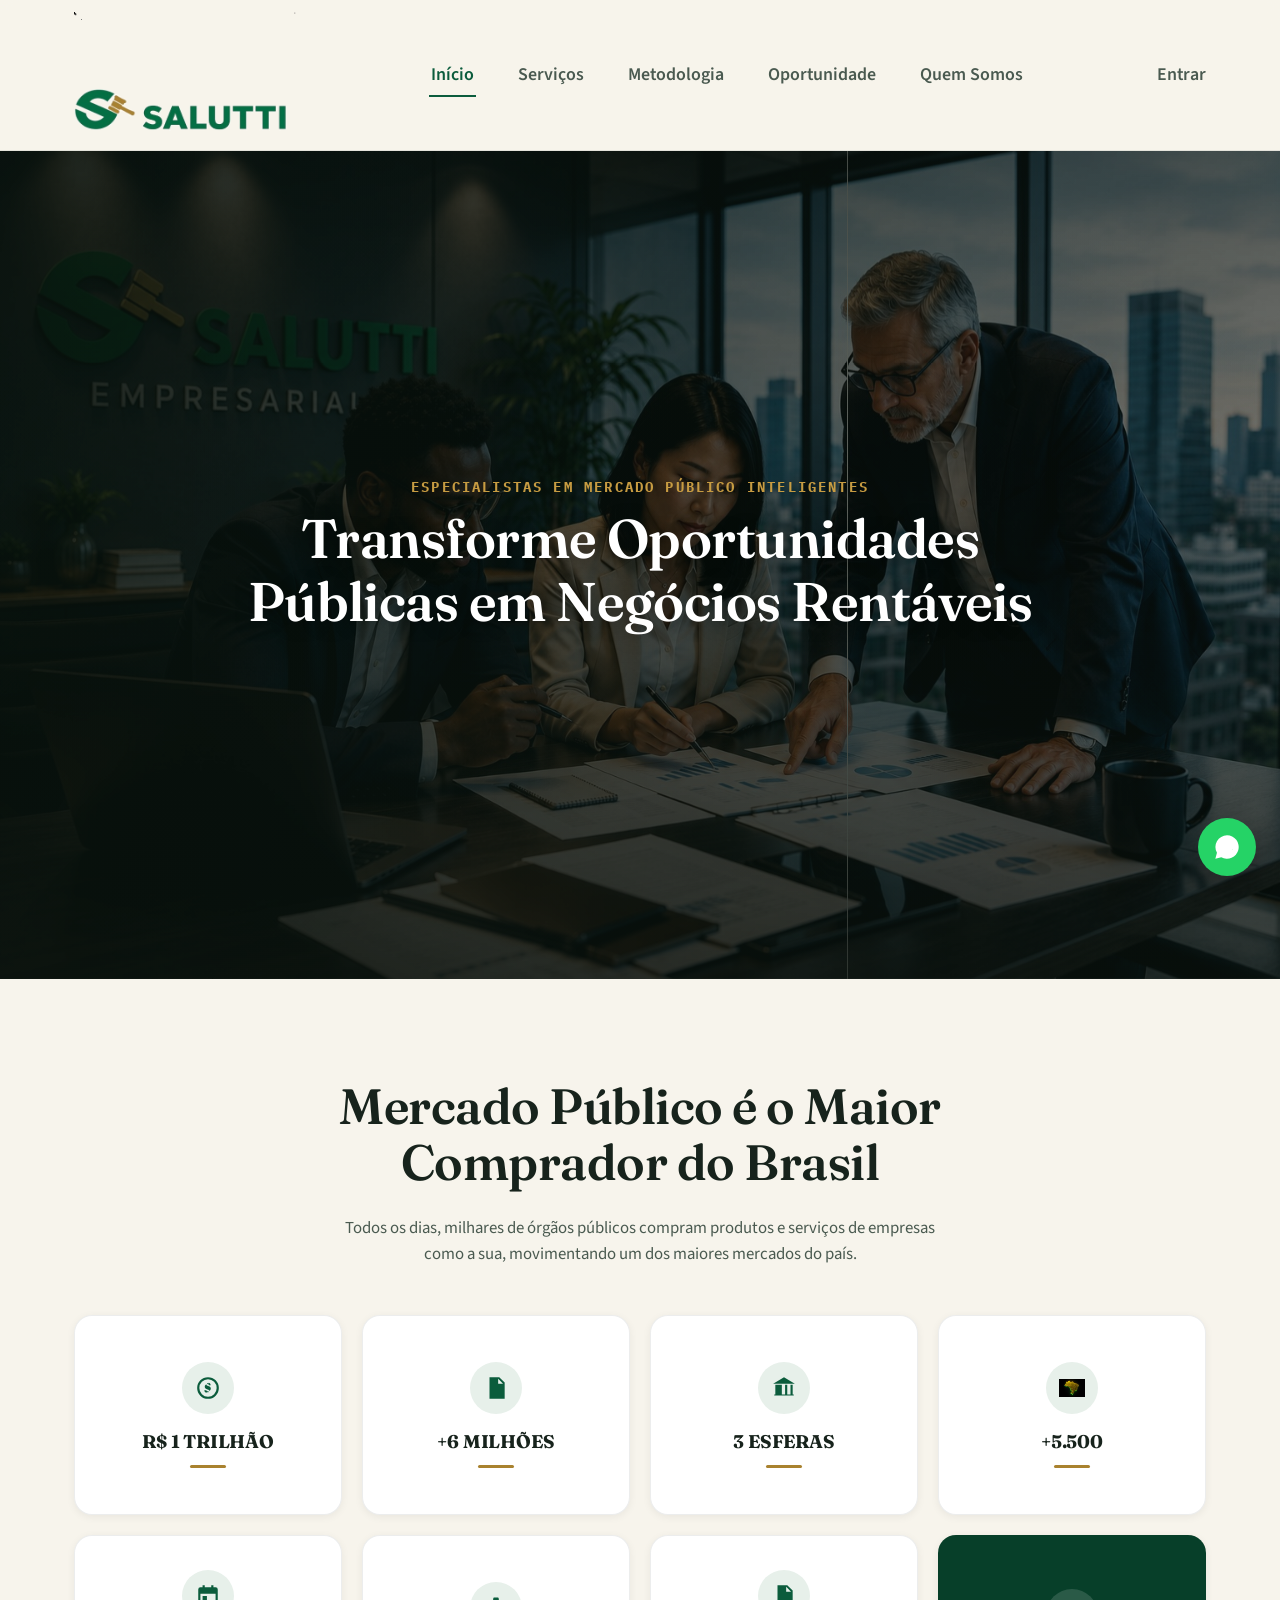
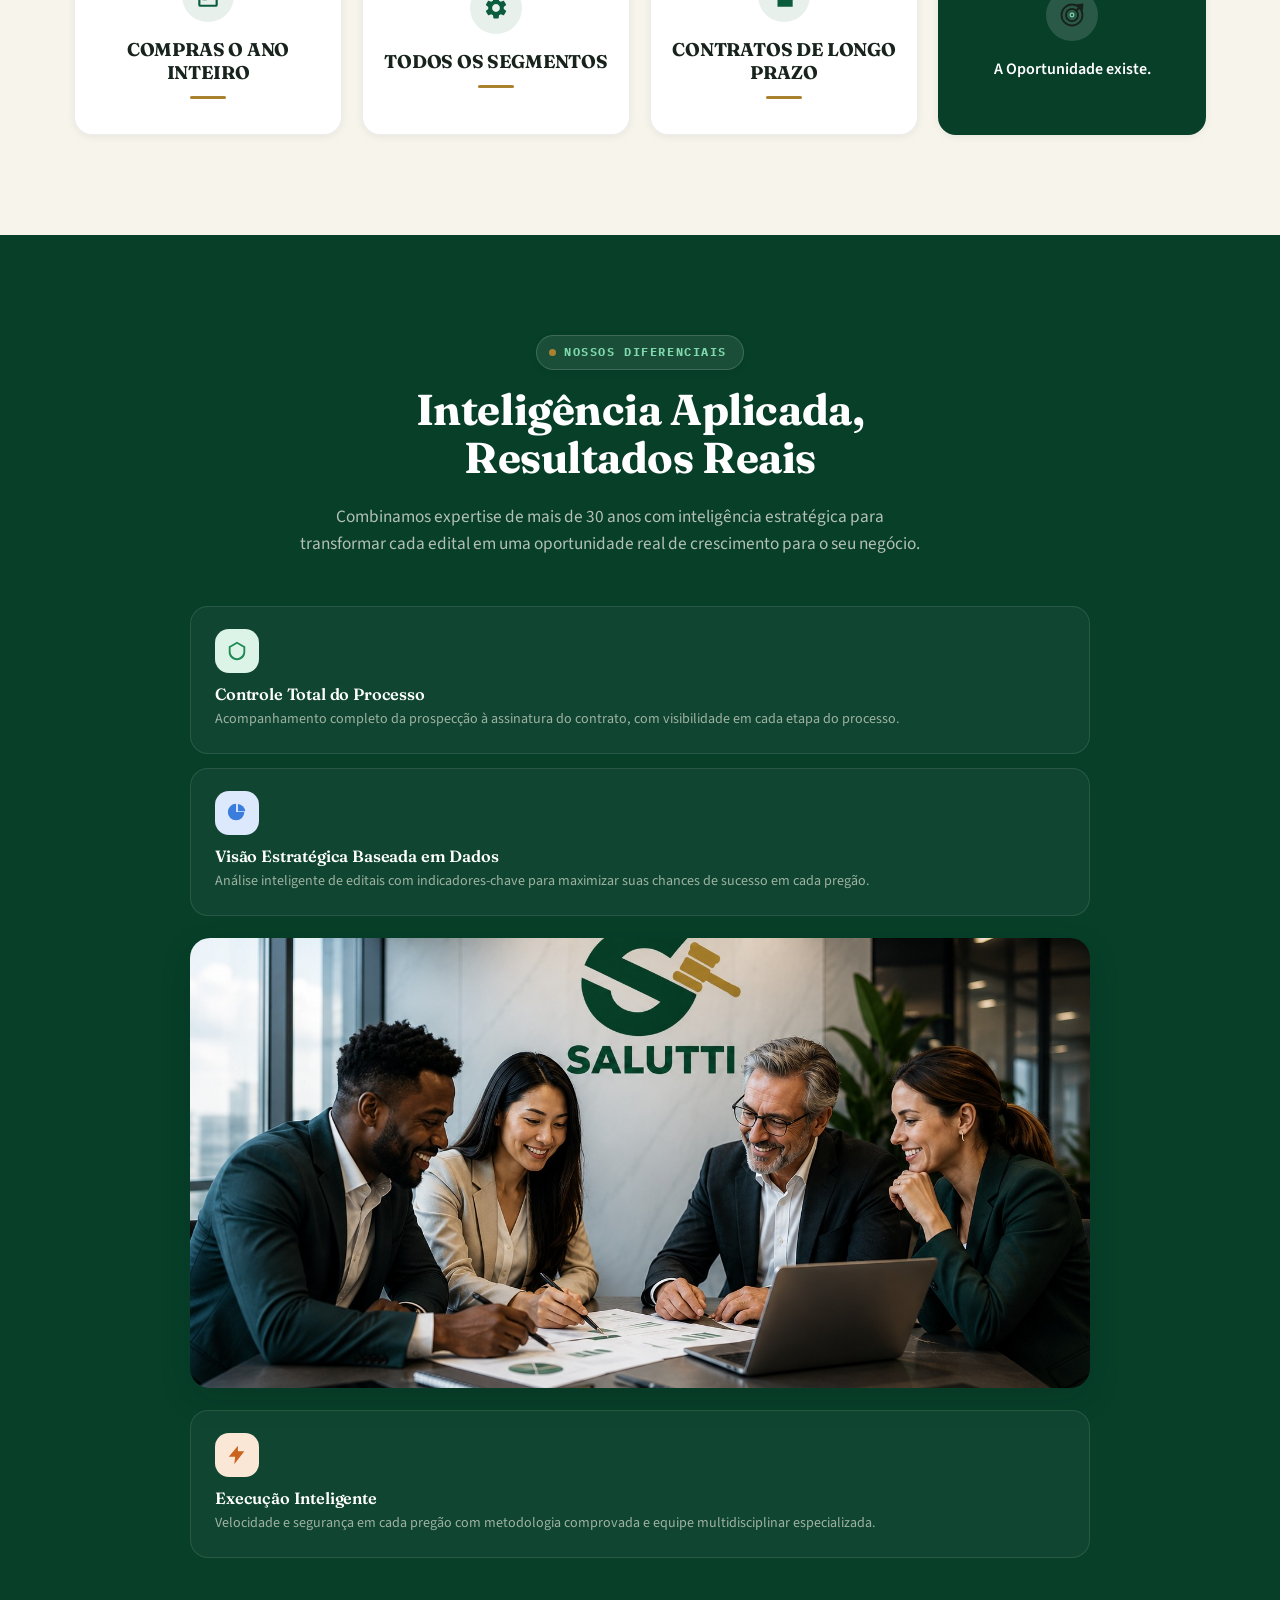
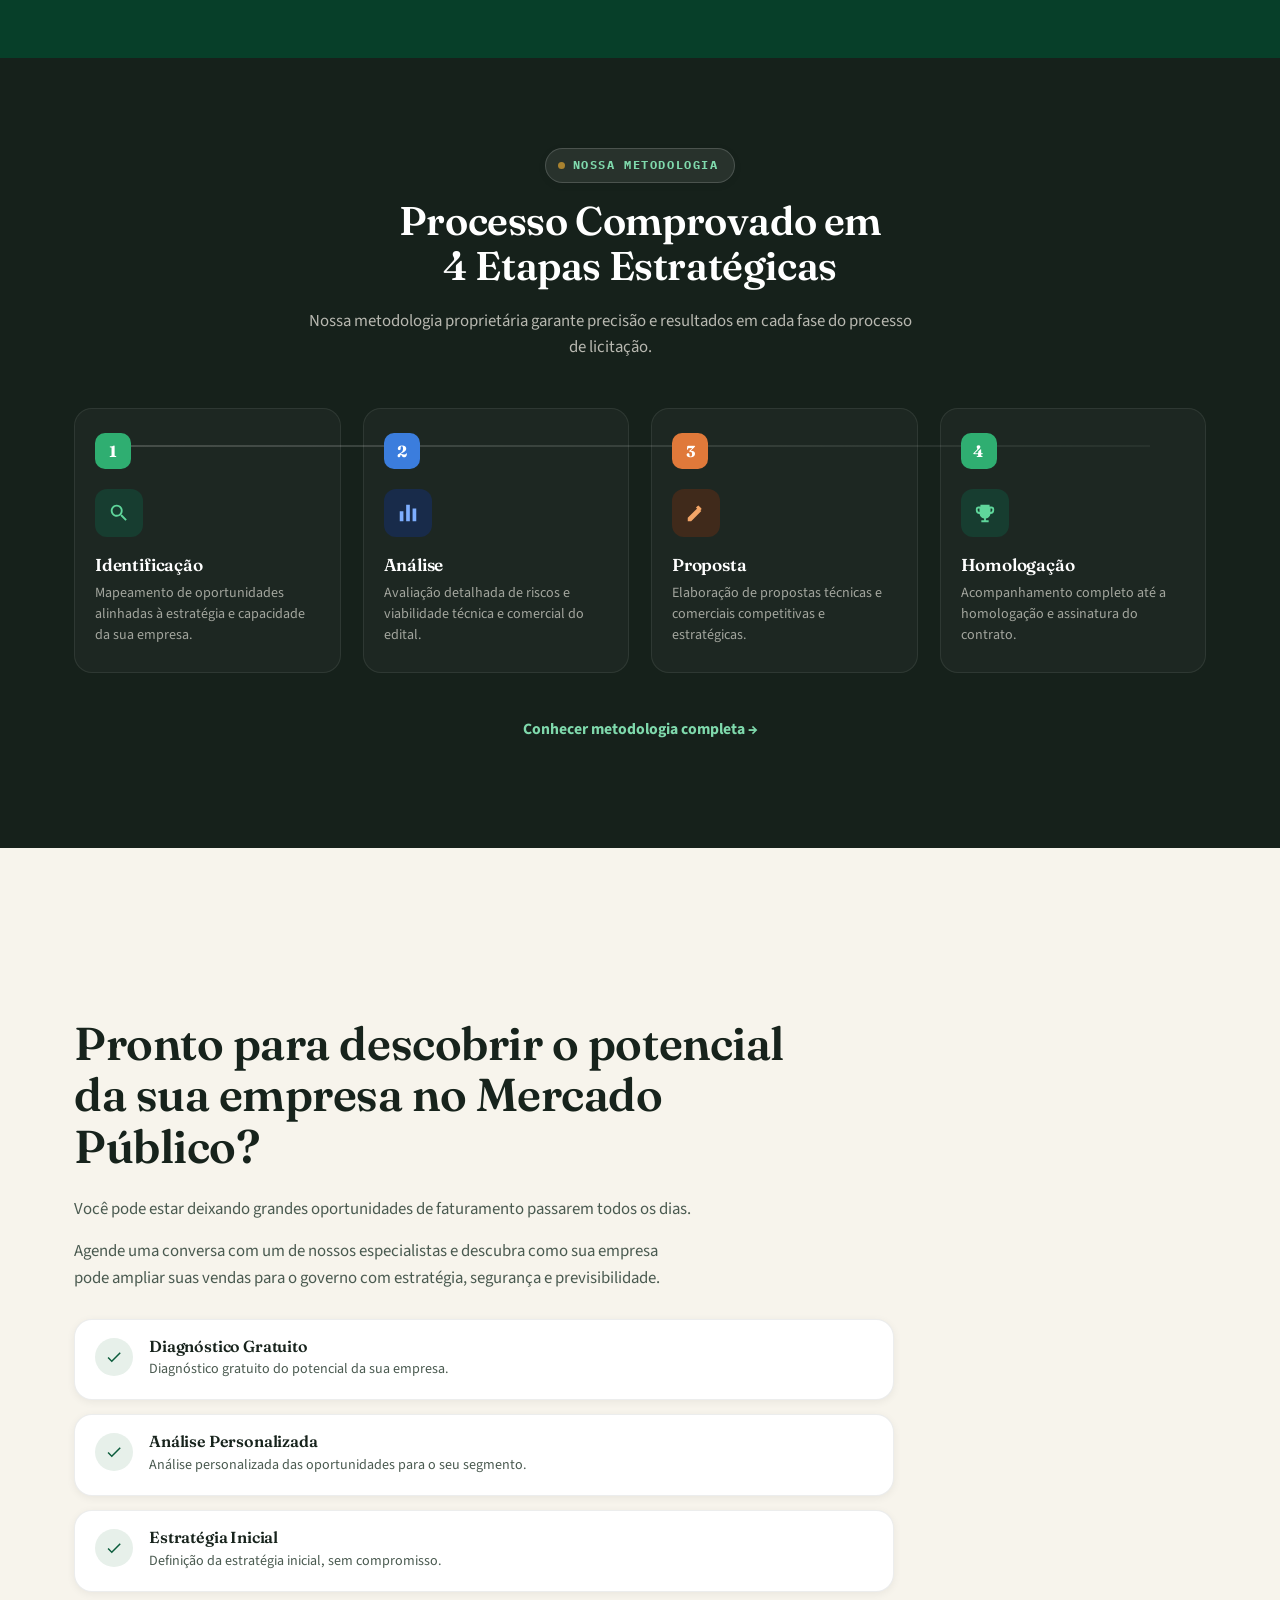
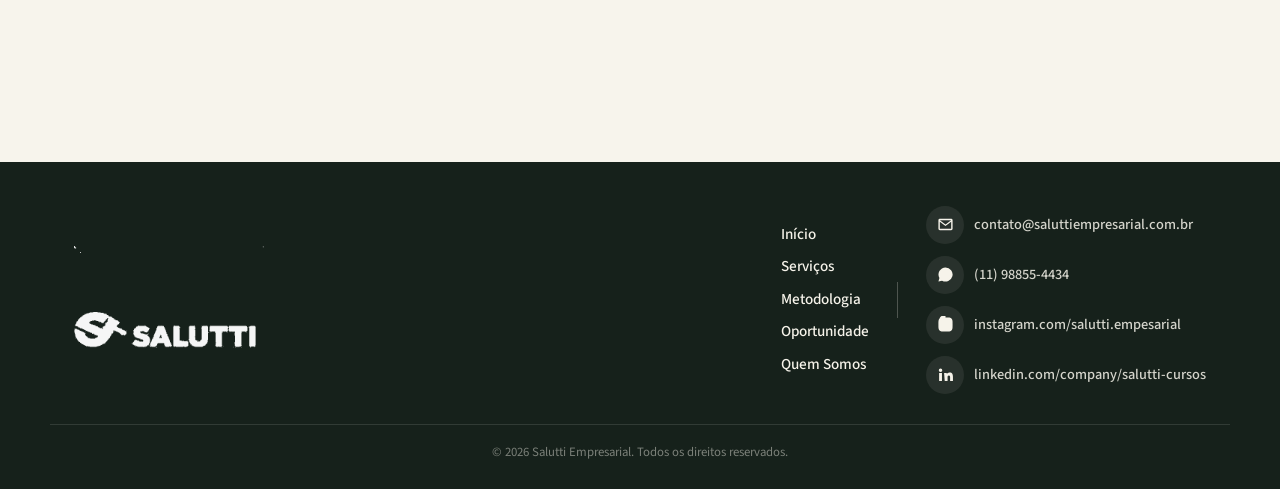
==== commit 969dafe7: "Add files via upload" ====
--- a/index.html
+++ b/index.html
@@ -73,8 +73,8 @@
 
     <div class="wrap hero-inner hero-inner-centered">
       <div class="hero-copy hero-copy-centered">
-        <span class="hero-kicker">Especialistas em Licitações Inteligentes</span>
-        <h1 class="home-hero-title">Transforme Licitações Públicas em Negócios Rentáveis</h1>
+        <span class="hero-kicker">Especialistas em Mercado Público Inteligentes</span>
+        <h1 class="home-hero-title">Transforme Oportunidades Públicas em Negócios Rentáveis</h1>
       </div>
     </div>
   </section>
@@ -191,34 +191,34 @@
   <!-- ============ 3. NOSSOS DIFERENCIAIS ============ -->
   <section class="section mvv-dark-section" aria-label="Nossos diferenciais">
     <div class="wrap">
-      <div class="split-block reveal" style="align-items:center;">
-        <div class="split-copy">
+      <div class="diferenciais-block reveal">
+        <div class="section-head section-head-center">
           <p class="eyebrow eyebrow-dark"><span class="eyebrow-dot"></span>Nossos Diferenciais</p>
           <h2 class="mvv-dark-title">Inteligência Aplicada, Resultados Reais</h2>
           <p class="section-sub section-sub-dark" style="font-size:1.08rem;">Combinamos expertise de mais de 30 anos com inteligência estratégica para transformar cada edital em uma oportunidade real de crescimento para o seu negócio.</p>
-
-          <div class="mvv-grid-dark" style="margin-top:8px;">
-            <article class="mvv-card mvv-card-dark">
-              <span class="mvv-ico mvv-ico-green" aria-hidden="true"><svg viewBox="0 0 24 24"><path d="M12 2 3 7v6c0 5 4 9 9 9s9-4 9-9V7Zm0 2.2 7 3.9v4.4c0 3.6-2.9 6.8-7 7.5-4.1-.7-7-3.9-7-7.5V8.1Z"/></svg></span>
-              <h3>Controle Total do Processo</h3>
-              <p>Acompanhamento completo da prospecção à assinatura do contrato, com visibilidade em cada etapa do processo.</p>
-            </article>
-            <article class="mvv-card mvv-card-dark">
-              <span class="mvv-ico mvv-ico-blue" aria-hidden="true"><svg viewBox="0 0 24 24"><path d="M11 2a9 9 0 1 0 9 9h-9Z"/><path d="M13 2.05A9 9 0 0 1 20.95 10H13Z"/></svg></span>
-              <h3>Visão Estratégica Baseada em Dados</h3>
-              <p>Análise inteligente de editais com indicadores-chave para maximizar suas chances de sucesso em cada pregão.</p>
-            </article>
-            <article class="mvv-card mvv-card-dark">
-              <span class="mvv-ico mvv-ico-orange" aria-hidden="true"><svg viewBox="0 0 24 24"><path d="M13 2 3 14h7l-1 8 11-14h-7Z"/></svg></span>
-              <h3>Execução Inteligente</h3>
-              <p>Velocidade e segurança em cada pregão com metodologia comprovada e equipe multidisciplinar especializada.</p>
-            </article>
-          </div>
-        </div>
-        <div class="split-media">
+        </div>
+
+        <div class="mvv-grid-dark" style="margin-top:32px;">
+          <article class="mvv-card mvv-card-dark">
+            <span class="mvv-ico mvv-ico-green" aria-hidden="true"><svg viewBox="0 0 24 24"><path d="M12 2 3 7v6c0 5 4 9 9 9s9-4 9-9V7Zm0 2.2 7 3.9v4.4c0 3.6-2.9 6.8-7 7.5-4.1-.7-7-3.9-7-7.5V8.1Z"/></svg></span>
+            <h3>Controle Total do Processo</h3>
+            <p>Acompanhamento completo da prospecção à assinatura do contrato, com visibilidade em cada etapa do processo.</p>
+          </article>
+          <article class="mvv-card mvv-card-dark">
+            <span class="mvv-ico mvv-ico-blue" aria-hidden="true"><svg viewBox="0 0 24 24"><path d="M11 2a9 9 0 1 0 9 9h-9Z"/><path d="M13 2.05A9 9 0 0 1 20.95 10H13Z"/></svg></span>
+            <h3>Visão Estratégica Baseada em Dados</h3>
+            <p>Análise inteligente de editais com indicadores-chave para maximizar suas chances de sucesso em cada pregão.</p>
+          </article>
+
           <figure class="photo-interactive diferenciais-photo">
             <img src="./assets/equipe-experiencia.jpg" alt="Equipe da Salutti Empresarial analisando dados de licitações" loading="lazy">
           </figure>
+
+          <article class="mvv-card mvv-card-dark">
+            <span class="mvv-ico mvv-ico-orange" aria-hidden="true"><svg viewBox="0 0 24 24"><path d="M13 2 3 14h7l-1 8 11-14h-7Z"/></svg></span>
+            <h3>Execução Inteligente</h3>
+            <p>Velocidade e segurança em cada pregão com metodologia comprovada e equipe multidisciplinar especializada.</p>
+          </article>
         </div>
       </div>
     </div>
--- a/styles.css
+++ b/styles.css
@@ -136,9 +136,9 @@
 .site-header.is-scrolled{ box-shadow:0 6px 24px rgba(15,25,18,0.08); background:rgba(247,244,236,0.96); }
 .header-inner{
   display:flex; align-items:center; justify-content:space-between;
-  height:124px; gap:24px;
-}
-.brand-mark{ height:98px; width:auto; transition:opacity .2s ease; }
+  height:150px; gap:24px;
+}
+.brand-mark{ height:126px; width:auto; transition:opacity .2s ease; }
 .brand{ flex:none; display:flex; align-items:center; }
 .brand:hover .brand-mark{ opacity:.86; }
 
@@ -158,7 +158,7 @@
 
 .header-cta{ flex:none; display:flex; align-items:center; gap:20px; }
 .header-auth-link{
-  font-family:var(--font-mono); font-size:1.02rem; font-weight:600; letter-spacing:.01em;
+  font-family:inherit; font-size:1.12rem; font-weight:600; letter-spacing:normal;
   color:var(--ink-soft); transition:color .2s ease;
 }
 .header-auth-link:hover{ color:var(--forest); }
@@ -257,6 +257,28 @@
 @media (max-width:640px){ .stat-grid-3{ grid-template-columns:1fr; } }
 
 /* =========================================================
+   PROPÓSITO (Sobre) — cards sombreados e interativos
+========================================================= */
+.proposito-section .section-head-center{ margin-bottom:44px; }
+.proposito-title{
+  font-weight:700; text-align:center; color:#fff;
+  font-size:clamp(1.7rem,3vw,2.3rem);
+}
+.proposito-grid{ display:grid; grid-template-columns:repeat(3,1fr); gap:24px; }
+.proposito-card{
+  background:var(--charcoal-3); border:1px solid rgba(246,243,234,0.08); border-radius:var(--radius);
+  padding:32px 28px; box-shadow:var(--shadow-1); border-top:3px solid var(--brass);
+  transition:transform .3s var(--ease), box-shadow .3s var(--ease), border-color .3s var(--ease), background-color .3s var(--ease);
+}
+.proposito-card:hover{
+  transform:translateY(-8px); box-shadow:var(--shadow-2); border-color:rgba(199,156,66,0.4); background:var(--charcoal-2);
+}
+.proposito-card p{ color:rgba(246,243,234,0.78); font-size:.98rem; line-height:1.6; margin:0; }
+@media (max-width:860px){
+  .proposito-grid{ grid-template-columns:1fr; }
+}
+
+/* =========================================================
    SECTIONS — generic
 ========================================================= */
 .section{ padding:100px 0; }
@@ -335,8 +357,9 @@
 .floating-stat-inline .floating-stat-num{ font-size:1.3rem; }
 .floating-stat-inline .floating-stat-label{ font-size:.72rem; white-space:nowrap; }
 
-.diferenciais-photo{ max-width:760px; margin:44px auto 40px; }
-.diferenciais-photo img{ aspect-ratio:16/9; }
+.diferenciais-block{ max-width:900px; margin:0 auto; }
+.diferenciais-photo{ max-width:none; width:100%; margin:8px 0; border-radius:20px; overflow:hidden; }
+.diferenciais-photo img{ aspect-ratio:16/8; width:100%; height:100%; object-fit:cover; }
 
 /* Infográfico — Mercado Público é o Maior Comprador do Brasil */
 .infografico-section .section-head-center h2{
@@ -450,6 +473,50 @@
 .section-dark .stat-label, .section-dark-alt .stat-label{ color:rgba(246,243,234,0.65); }
 .section-dark .num-card p:first-of-type, .section-dark-alt .num-card p:first-of-type{ color:#F3A567 !important; }
 
+/* ============ COMO ATUAMOS ============ */
+.atuamos-section .section-head-center{ margin-bottom:44px; }
+.atuamos-highlight{
+  font-family:var(--font-display); font-weight:700; font-size:clamp(1.3rem,2.6vw,1.75rem);
+  color:var(--mint); text-align:center; margin:8px auto 14px; max-width:700px;
+  display:inline-block; cursor:default; transition:transform .25s var(--ease), color .25s ease;
+}
+.atuamos-highlight:hover{ color:var(--brass-light); transform:scale(1.035); }
+.atuamos-sub{ text-align:center; margin-left:auto; margin-right:auto; }
+
+.atuamos-grid{ display:grid; grid-template-columns:1fr 1fr; gap:28px; margin-top:8px; }
+
+.atuamos-flip.flip-card{ perspective:1600px; height:320px; }
+.atuamos-flip .flip-card-inner{
+  transition:transform .6s cubic-bezier(.4,.2,.2,1);
+}
+.atuamos-flip .flip-card-front,
+.atuamos-flip .flip-card-back{
+  border:none; border-radius:var(--radius-lg); padding:36px 32px;
+  display:flex; align-items:center; justify-content:center; text-align:center;
+  box-shadow:var(--shadow-2); transition:transform .3s ease, box-shadow .3s ease;
+}
+.atuamos-flip:hover .flip-card-front{ transform:translateY(-4px); box-shadow:var(--shadow-hover); }
+.atuamos-flip-front h3{
+  font-family:var(--font-display); font-size:clamp(1.4rem,2.5vw,2rem); font-weight:700;
+  color:#fff; line-height:1.28; margin:0;
+}
+.atuamos-flip .flip-card-back p{ color:rgba(255,255,255,0.92); font-size:1.05rem; line-height:1.65; margin:0; }
+
+.atuamos-card-brass{ background:linear-gradient(150deg,var(--brass-light) 0%, var(--brass) 55%, #7C5E22 100%); }
+.atuamos-card-teal{ background:linear-gradient(150deg,#0B6B47 0%, var(--forest-deep) 55%, #052A1C 100%); }
+
+.atuamos-hint{
+  text-align:center; margin:22px 0 0; font-size:.85rem; color:rgba(246,243,234,0.5);
+}
+
+@media (max-width:900px){
+  .atuamos-grid{ grid-template-columns:1fr; }
+}
+@media (max-width:520px){
+  .atuamos-flip.flip-card{ height:280px; }
+  .atuamos-flip .flip-card-front, .atuamos-flip .flip-card-back{ padding:28px 22px; }
+}
+
 /* Metodologia (Serviços) — variante escura com checklist */
 .svc-method-card-dark{
   background:rgba(255,255,255,0.04); border:1px solid rgba(255,255,255,0.1); box-shadow:none;
@@ -878,12 +945,14 @@
    RESPONSIVE NAV
 ========================================================= */
 @media (max-width:860px){
+  .header-inner{ height:104px; }
+  .brand-mark{ height:82px; }
   .main-nav{
-    position:fixed; top:100px; left:0; right:0; background:var(--paper);
+    position:fixed; top:104px; left:0; right:0; background:var(--paper);
     flex-direction:column; align-items:stretch; gap:2px; padding:12px 24px 24px;
     transform:translateY(-12px); opacity:0; pointer-events:none; transition:opacity .25s var(--ease), transform .25s var(--ease);
     border-bottom:1px solid rgba(23,35,28,0.10); box-shadow:var(--shadow-1);
-    max-height:calc(100vh - 100px); overflow-y:auto;
+    max-height:calc(100vh - 104px); overflow-y:auto;
   }
   .main-nav.is-open{ opacity:1; transform:translateY(0); pointer-events:auto; }
   .main-nav a{ width:100%; padding:14px 16px; border-radius:12px; }
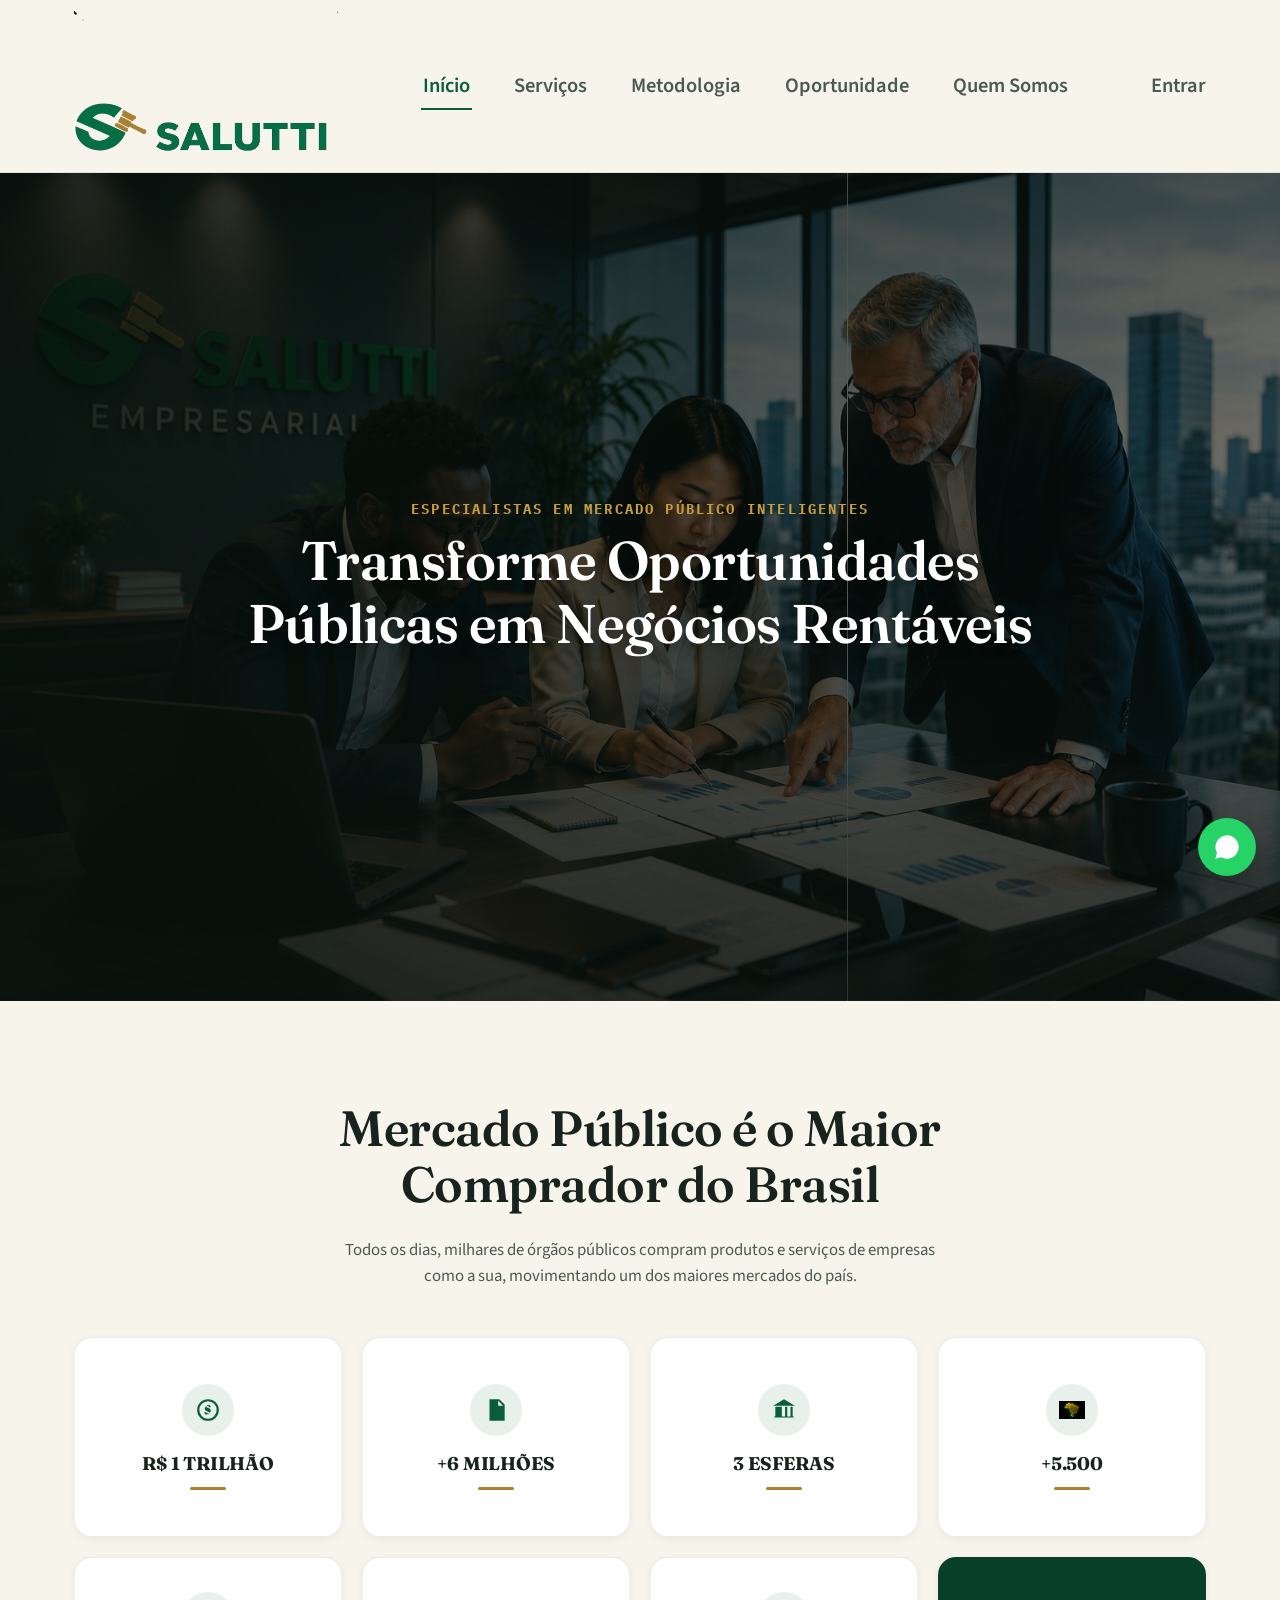
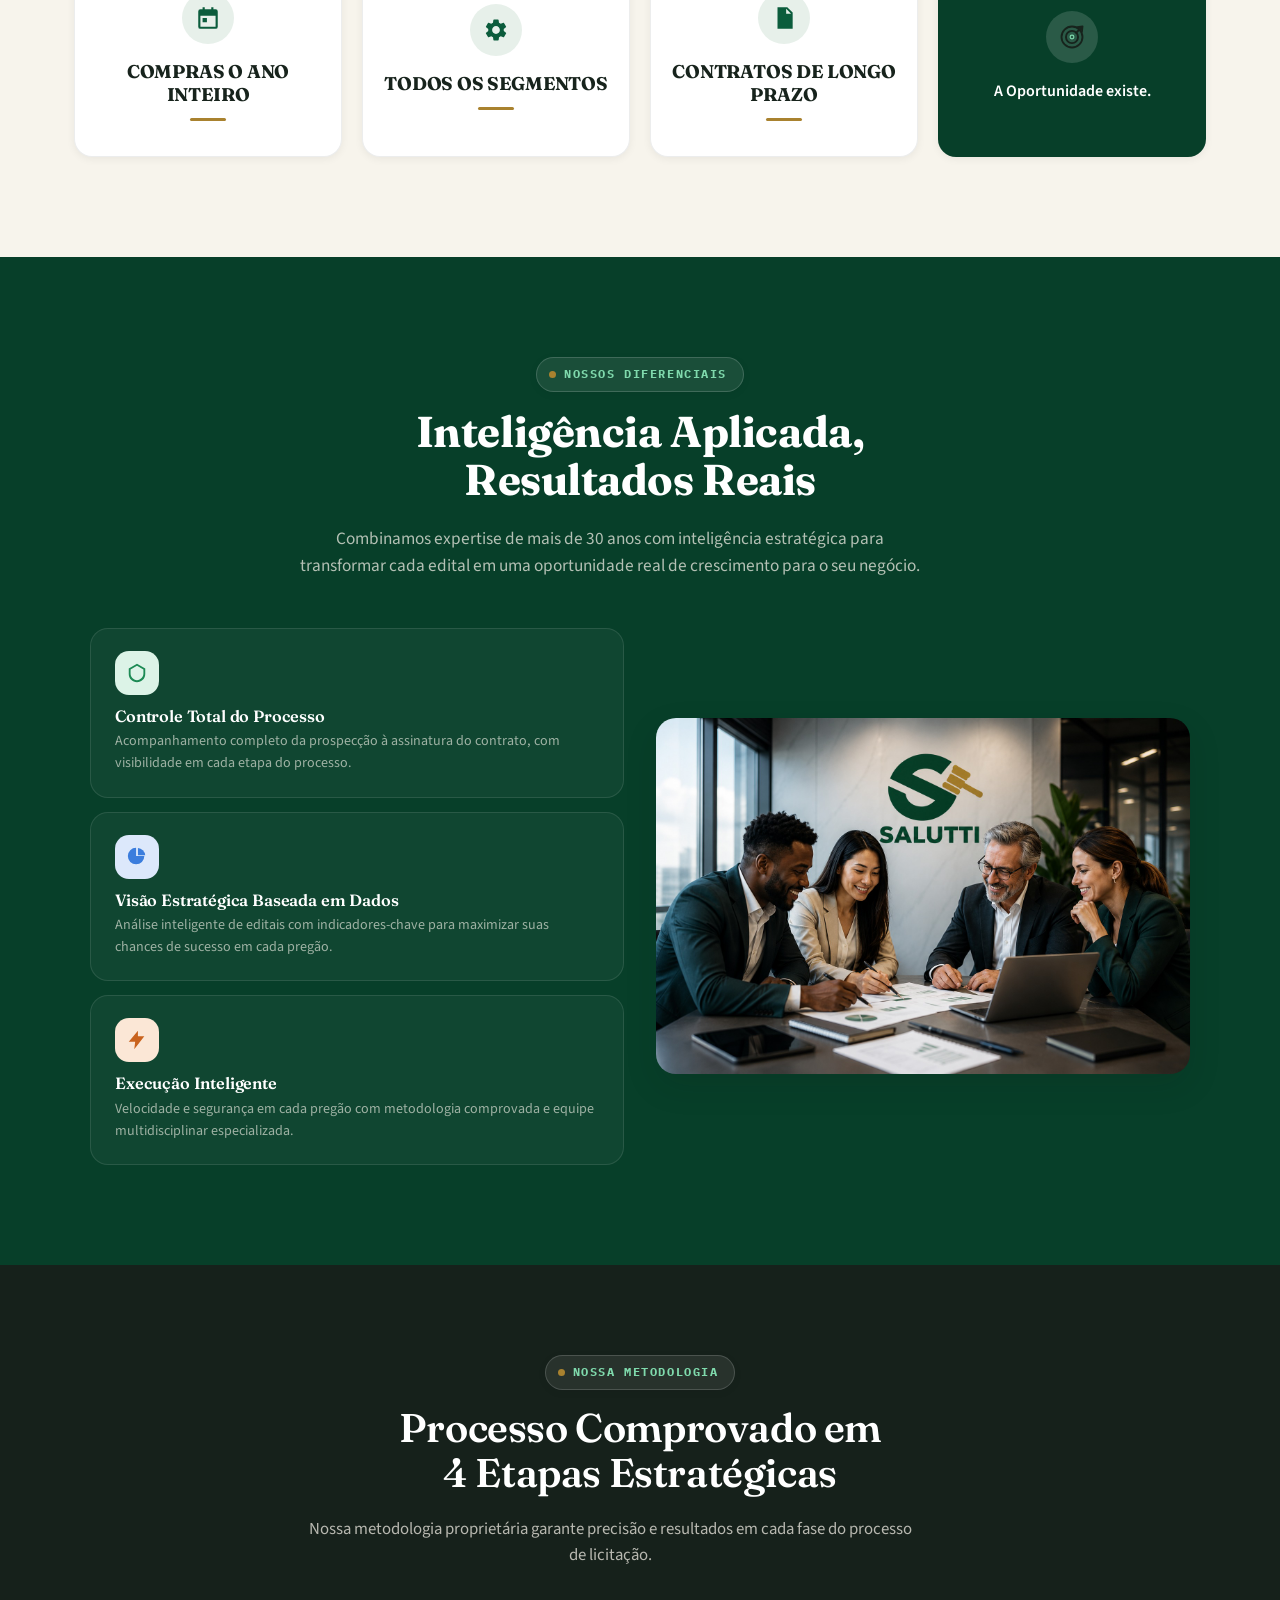
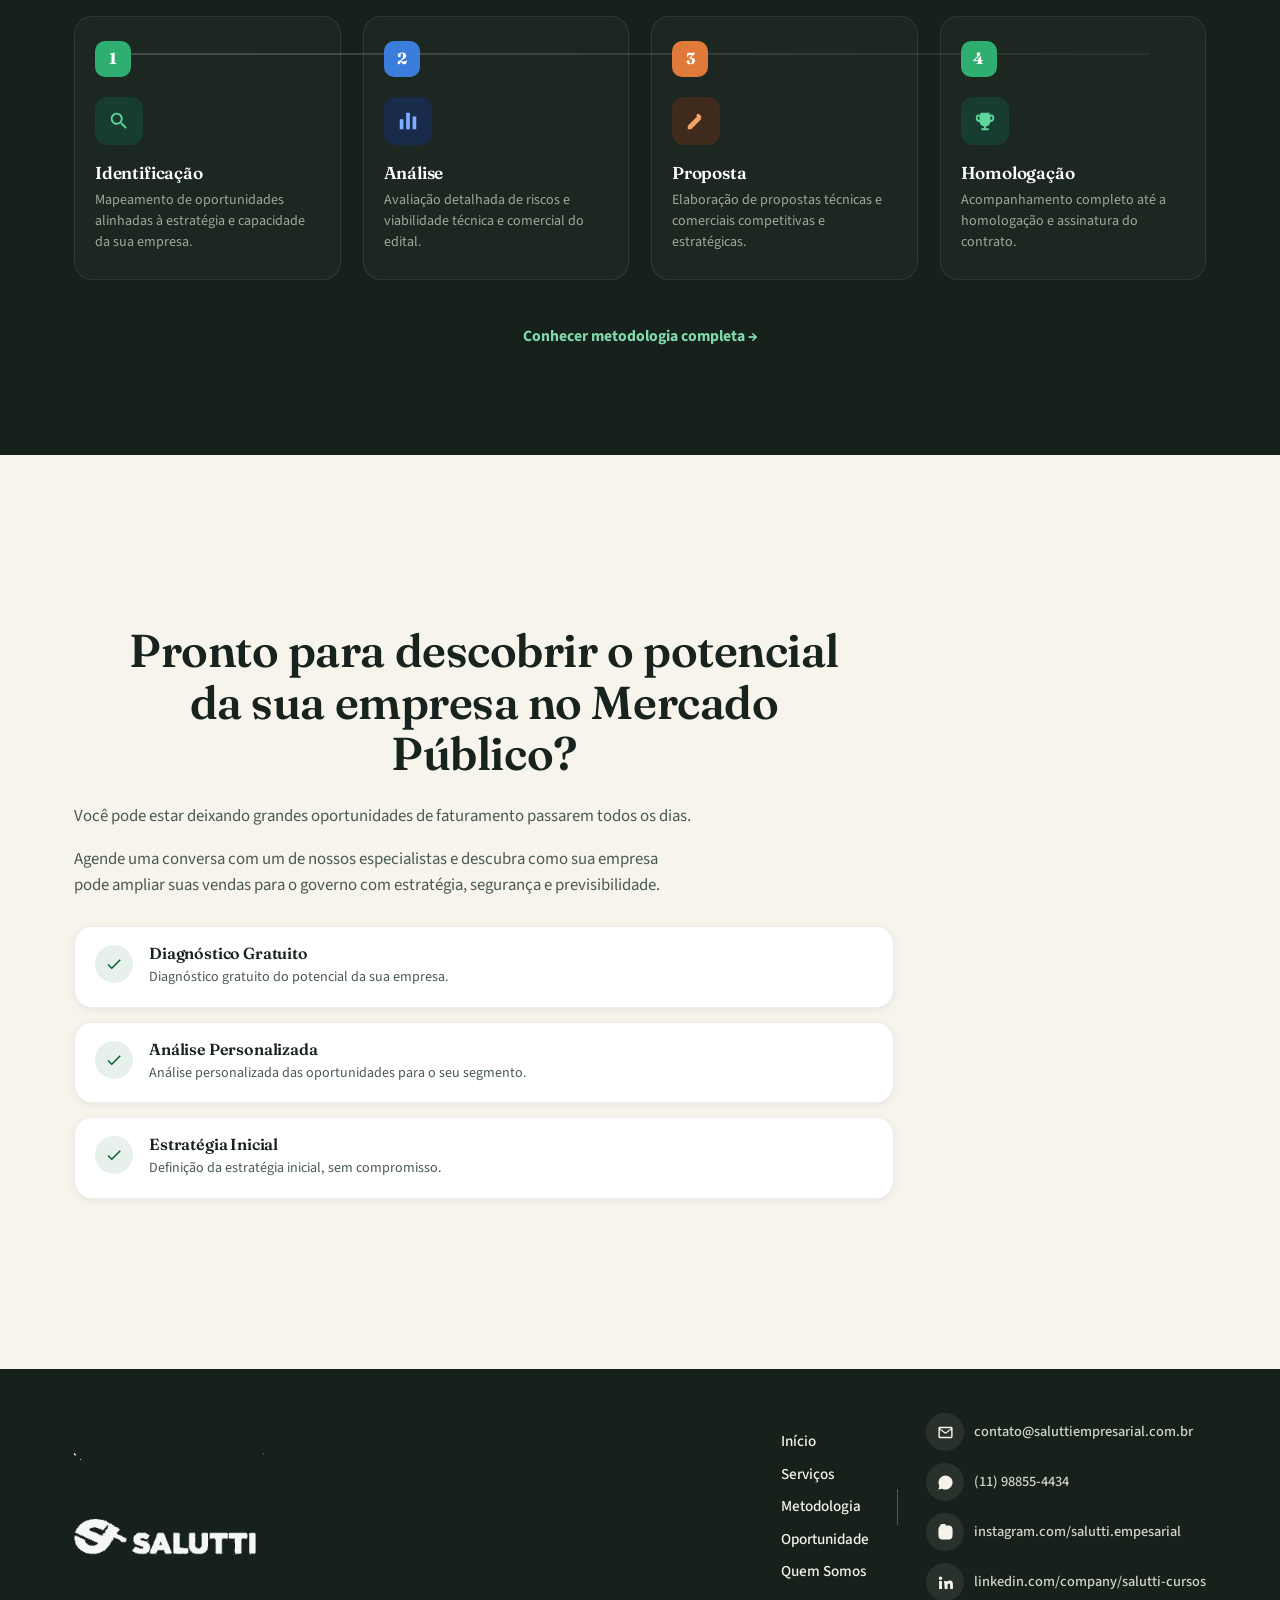
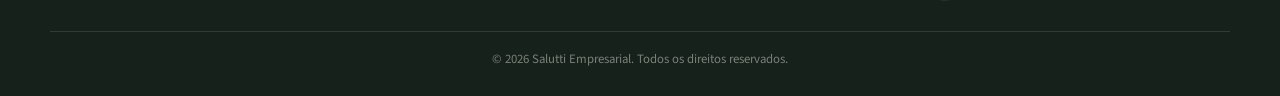
==== commit 7b4f8086: "Add files via upload" ====
--- a/index.html
+++ b/index.html
@@ -198,27 +198,28 @@
           <p class="section-sub section-sub-dark" style="font-size:1.08rem;">Combinamos expertise de mais de 30 anos com inteligência estratégica para transformar cada edital em uma oportunidade real de crescimento para o seu negócio.</p>
         </div>
 
-        <div class="mvv-grid-dark" style="margin-top:32px;">
-          <article class="mvv-card mvv-card-dark">
-            <span class="mvv-ico mvv-ico-green" aria-hidden="true"><svg viewBox="0 0 24 24"><path d="M12 2 3 7v6c0 5 4 9 9 9s9-4 9-9V7Zm0 2.2 7 3.9v4.4c0 3.6-2.9 6.8-7 7.5-4.1-.7-7-3.9-7-7.5V8.1Z"/></svg></span>
-            <h3>Controle Total do Processo</h3>
-            <p>Acompanhamento completo da prospecção à assinatura do contrato, com visibilidade em cada etapa do processo.</p>
-          </article>
-          <article class="mvv-card mvv-card-dark">
-            <span class="mvv-ico mvv-ico-blue" aria-hidden="true"><svg viewBox="0 0 24 24"><path d="M11 2a9 9 0 1 0 9 9h-9Z"/><path d="M13 2.05A9 9 0 0 1 20.95 10H13Z"/></svg></span>
-            <h3>Visão Estratégica Baseada em Dados</h3>
-            <p>Análise inteligente de editais com indicadores-chave para maximizar suas chances de sucesso em cada pregão.</p>
-          </article>
-
-          <figure class="photo-interactive diferenciais-photo">
+        <div class="mvv-split">
+          <div class="mvv-grid-dark">
+            <article class="mvv-card mvv-card-dark">
+              <span class="mvv-ico mvv-ico-green" aria-hidden="true"><svg viewBox="0 0 24 24"><path d="M12 2 3 7v6c0 5 4 9 9 9s9-4 9-9V7Zm0 2.2 7 3.9v4.4c0 3.6-2.9 6.8-7 7.5-4.1-.7-7-3.9-7-7.5V8.1Z"/></svg></span>
+              <h3>Controle Total do Processo</h3>
+              <p>Acompanhamento completo da prospecção à assinatura do contrato, com visibilidade em cada etapa do processo.</p>
+            </article>
+            <article class="mvv-card mvv-card-dark">
+              <span class="mvv-ico mvv-ico-blue" aria-hidden="true"><svg viewBox="0 0 24 24"><path d="M11 2a9 9 0 1 0 9 9h-9Z"/><path d="M13 2.05A9 9 0 0 1 20.95 10H13Z"/></svg></span>
+              <h3>Visão Estratégica Baseada em Dados</h3>
+              <p>Análise inteligente de editais com indicadores-chave para maximizar suas chances de sucesso em cada pregão.</p>
+            </article>
+            <article class="mvv-card mvv-card-dark">
+              <span class="mvv-ico mvv-ico-orange" aria-hidden="true"><svg viewBox="0 0 24 24"><path d="M13 2 3 14h7l-1 8 11-14h-7Z"/></svg></span>
+              <h3>Execução Inteligente</h3>
+              <p>Velocidade e segurança em cada pregão com metodologia comprovada e equipe multidisciplinar especializada.</p>
+            </article>
+          </div>
+
+          <figure class="photo-interactive diferenciais-photo mvv-photo-col">
             <img src="./assets/equipe-experiencia.jpg" alt="Equipe da Salutti Empresarial analisando dados de licitações" loading="lazy">
           </figure>
-
-          <article class="mvv-card mvv-card-dark">
-            <span class="mvv-ico mvv-ico-orange" aria-hidden="true"><svg viewBox="0 0 24 24"><path d="M13 2 3 14h7l-1 8 11-14h-7Z"/></svg></span>
-            <h3>Execução Inteligente</h3>
-            <p>Velocidade e segurança em cada pregão com metodologia comprovada e equipe multidisciplinar especializada.</p>
-          </article>
         </div>
       </div>
     </div>
--- a/styles.css
+++ b/styles.css
@@ -136,15 +136,15 @@
 .site-header.is-scrolled{ box-shadow:0 6px 24px rgba(15,25,18,0.08); background:rgba(247,244,236,0.96); }
 .header-inner{
   display:flex; align-items:center; justify-content:space-between;
-  height:150px; gap:24px;
-}
-.brand-mark{ height:126px; width:auto; transition:opacity .2s ease; }
+  height:172px; gap:24px;
+}
+.brand-mark{ height:150px; width:auto; transition:opacity .2s ease; }
 .brand{ flex:none; display:flex; align-items:center; }
 .brand:hover .brand-mark{ opacity:.86; }
 
 .main-nav{ display:flex; align-items:center; gap:8px; }
 .main-nav a{
-  color:var(--ink-soft); font-size:1.12rem; font-weight:600; position:relative; padding:12px 18px;
+  color:var(--ink-soft); font-size:1.28rem; font-weight:600; position:relative; padding:12px 18px;
   border-radius:999px; transition:color .22s var(--ease), background-color .22s var(--ease);
 }
 .main-nav a:hover{ color:var(--ink); background:rgba(23,35,28,0.05); }
@@ -158,7 +158,7 @@
 
 .header-cta{ flex:none; display:flex; align-items:center; gap:20px; }
 .header-auth-link{
-  font-family:inherit; font-size:1.12rem; font-weight:600; letter-spacing:normal;
+  font-family:inherit; font-size:1.28rem; font-weight:600; letter-spacing:normal;
   color:var(--ink-soft); transition:color .2s ease;
 }
 .header-auth-link:hover{ color:var(--forest); }
@@ -264,19 +264,107 @@
   font-weight:700; text-align:center; color:#fff;
   font-size:clamp(1.7rem,3vw,2.3rem);
 }
-.proposito-grid{ display:grid; grid-template-columns:repeat(3,1fr); gap:24px; }
-.proposito-card{
-  background:var(--charcoal-3); border:1px solid rgba(246,243,234,0.08); border-radius:var(--radius);
-  padding:32px 28px; box-shadow:var(--shadow-1); border-top:3px solid var(--brass);
-  transition:transform .3s var(--ease), box-shadow .3s var(--ease), border-color .3s var(--ease), background-color .3s var(--ease);
-}
-.proposito-card:hover{
-  transform:translateY(-8px); box-shadow:var(--shadow-2); border-color:rgba(199,156,66,0.4); background:var(--charcoal-2);
-}
-.proposito-card p{ color:rgba(246,243,234,0.78); font-size:.98rem; line-height:1.6; margin:0; }
-@media (max-width:860px){
-  .proposito-grid{ grid-template-columns:1fr; }
-}
+.proposito-text{ max-width:760px; margin:0 auto; display:flex; flex-direction:column; gap:20px; }
+.proposito-text p{ color:rgba(246,243,234,0.82); font-size:1.05rem; line-height:1.7; margin:0; }
+
+/* Nosso Diferencial */
+.diferencial-highlight{
+  font-family:var(--font-display); font-weight:700; font-size:clamp(1.3rem,2.2vw,1.7rem);
+  color:var(--brass); margin:6px 0 14px;
+}
+.diferencial-list{ list-style:none; margin:32px 0 0; padding:0; display:flex; flex-direction:column; gap:16px; max-width:640px; }
+.diferencial-list li{
+  display:flex; align-items:center; gap:14px; font-size:1.05rem; font-weight:600; color:#fff;
+  background:rgba(255,255,255,0.04); border:1px solid rgba(255,255,255,0.1); border-radius:12px;
+  padding:16px 20px; transition:transform .3s var(--ease), background-color .3s var(--ease);
+}
+.diferencial-list li:hover{ transform:translateX(6px); background:rgba(255,255,255,0.07); }
+.diferencial-arrow{ color:var(--brass); font-size:1.1rem; flex:none; }
+
+/* Nossa Metodologia — 4 pilares */
+.pilares-grid{ display:grid; grid-template-columns:repeat(2,1fr); gap:22px; }
+.pilar-card{
+  background:rgba(255,255,255,0.04); border:1px solid rgba(255,255,255,0.1); border-radius:var(--radius-lg);
+  padding:30px 28px; text-align:center; transition:transform .35s cubic-bezier(.22,.9,.32,1.2), box-shadow .35s ease, border-color .3s ease;
+}
+.pilar-card:hover{
+  transform:translateY(-8px);
+  box-shadow:0 24px 44px rgba(0,0,0,0.35);
+  border-color:rgba(95,214,155,0.4);
+}
+.pilar-ico{
+  width:52px; height:52px; border-radius:50%; background:rgba(95,214,155,0.14);
+  display:flex; align-items:center; justify-content:center; margin:0 auto 18px;
+}
+.pilar-ico svg{ width:26px; height:26px; fill:#5FD69B; stroke:#5FD69B; }
+.pilar-card h3{ color:#fff; font-size:1.15rem; margin-bottom:10px; }
+.pilar-card p{ color:rgba(246,243,234,0.65); font-size:.92rem; line-height:1.55; margin:0; }
+@media (max-width:700px){ .pilares-grid{ grid-template-columns:1fr; } }
+
+/* Nosso Compromisso */
+.compromisso-section .section-head-center{ margin-bottom:0; max-width:820px; }
+.compromisso-text{ font-family:var(--font-display); font-weight:600; font-size:clamp(1.15rem,2vw,1.4rem); color:var(--ink); max-width:760px; }
+
+/* Expertise que Transforma Desafios em Oportunidades */
+.expertise-section h2{ line-height:1.2; }
+.expertise-list{ list-style:none; margin:28px 0 0; padding:0; display:flex; flex-direction:column; gap:14px; max-width:720px; }
+.expertise-list li{
+  display:flex; align-items:center; gap:16px; background:rgba(255,255,255,0.04);
+  border:1px solid rgba(255,255,255,0.1); border-radius:12px; padding:16px 22px;
+  font-size:1rem; font-weight:500; color:rgba(246,243,234,0.85);
+  transition:transform .3s var(--ease), background-color .3s var(--ease), border-color .3s var(--ease);
+}
+.expertise-list li:hover{ transform:translateX(6px); background:rgba(255,255,255,0.07); border-color:rgba(95,214,155,0.35); }
+.expertise-list li strong{ color:#5FD69B; }
+.expertise-ico{
+  flex:none; width:36px; height:36px; border-radius:50%; background:rgba(95,214,155,0.14);
+  display:flex; align-items:center; justify-content:center;
+}
+.expertise-ico svg{ width:18px; height:18px; fill:#5FD69B; }
+
+.essencia-section .section-head-center h2{ font-size:clamp(2rem,3.6vw,2.7rem); }
+
+.essencia-grid{ display:grid; grid-template-columns:repeat(3,1fr); gap:24px; }
+.essencia-card{
+  background:rgba(255,255,255,0.03); border:1px solid rgba(255,255,255,0.1); border-top:3px solid rgba(255,255,255,0.2);
+  border-radius:var(--radius-lg); padding:34px 28px; text-align:center;
+  transition:transform .3s var(--ease), box-shadow .3s var(--ease);
+}
+.essencia-card:hover{ transform:translateY(-6px); box-shadow:0 20px 38px rgba(0,0,0,0.32); }
+.essencia-ico{
+  width:64px; height:64px; border-radius:50%; display:flex; align-items:center; justify-content:center;
+  margin:0 auto 20px;
+}
+.essencia-ico svg{ width:28px; height:28px; }
+.essencia-card h3{ color:#fff; font-size:1.2rem; margin-bottom:14px; }
+.essencia-card p{ color:rgba(246,243,234,0.68); font-size:.94rem; line-height:1.6; margin:0; }
+.essencia-card-green{ border-top-color:#2FAE71; }
+.essencia-card-green .essencia-ico{ background:rgba(47,174,113,0.16); color:#5FD69B; }
+.essencia-card-blue{ border-top-color:#3B7DDD; }
+.essencia-card-blue .essencia-ico{ background:rgba(59,125,221,0.16); }
+.essencia-card-blue .essencia-ico svg{ fill:#7EAEFF; }
+.essencia-card-orange{ border-top-color:#E0793A; }
+.essencia-card-orange .essencia-ico{ background:rgba(224,121,58,0.16); }
+.essencia-card-orange .essencia-ico svg{ fill:#F3A567; }
+.essencia-values{ list-style:none; margin:0; padding:0; display:flex; flex-direction:column; gap:8px; }
+.essencia-values li{ color:rgba(246,243,234,0.68); font-size:.94rem; }
+@media (max-width:820px){ .essencia-grid{ grid-template-columns:1fr; } }
+
+/* O Futuro da Sua Empresa — CTA final */
+.futuro-section .section-head-center{ max-width:760px; }
+.futuro-title{ font-size:clamp(1.8rem,3.4vw,2.5rem); }
+.futuro-sub{ font-family:var(--font-display); font-weight:700; font-size:1.15rem; color:var(--ink); margin:0 0 26px; }
+.futuro-label{
+  font-family:var(--font-mono); font-size:.82rem; font-weight:700; text-transform:uppercase; letter-spacing:.06em;
+  color:var(--ink-soft); margin-bottom:18px;
+}
+.btn-whatsapp{
+  display:inline-flex; align-items:center; gap:10px; background:#1DA851; color:#fff; border:2px solid #0E6B32;
+  font-family:var(--font-mono); font-weight:700; padding:14px 30px; border-radius:12px;
+  transition:transform .25s var(--ease), box-shadow .25s var(--ease);
+}
+.btn-whatsapp:hover{ transform:translateY(-2px); box-shadow:0 10px 24px rgba(29,168,81,0.32); }
+.btn-whatsapp .ico{ width:20px; height:20px; fill:#fff; }
 
 /* =========================================================
    SECTIONS — generic
@@ -357,9 +445,17 @@
 .floating-stat-inline .floating-stat-num{ font-size:1.3rem; }
 .floating-stat-inline .floating-stat-label{ font-size:.72rem; white-space:nowrap; }
 
-.diferenciais-block{ max-width:900px; margin:0 auto; }
-.diferenciais-photo{ max-width:none; width:100%; margin:8px 0; border-radius:20px; overflow:hidden; }
+.diferenciais-block{ max-width:1100px; margin:0 auto; }
+.diferenciais-photo{ max-width:none; width:100%; margin:0; border-radius:20px; overflow:hidden; }
 .diferenciais-photo img{ aspect-ratio:16/8; width:100%; height:100%; object-fit:cover; }
+
+.mvv-split{ display:grid; grid-template-columns:1fr 1fr; gap:32px; align-items:center; margin-top:32px; }
+.mvv-photo-col{ align-self:center; }
+.mvv-photo-col img{ aspect-ratio:auto; height:100%; }
+@media (max-width:900px){
+  .mvv-split{ grid-template-columns:1fr; }
+  .mvv-photo-col img{ aspect-ratio:16/9; }
+}
 
 /* Infográfico — Mercado Público é o Maior Comprador do Brasil */
 .infografico-section .section-head-center h2{
@@ -369,7 +465,7 @@
 .infografico-grid{ display:grid; grid-template-columns:repeat(4,1fr); gap:20px; }
 
 .split-block-full{ grid-template-columns:1fr; max-width:820px; }
-.cta-diagnostico-title{ font-size:clamp(2rem,3.6vw,2.9rem); max-width:760px; }
+.cta-diagnostico-title{ font-size:clamp(2rem,3.6vw,2.9rem); max-width:760px; text-align:center; margin-inline:auto; }
 
 .flip-card{ perspective:1200px; height:200px; }
 .flip-card-inner{
@@ -412,9 +508,12 @@
 .diff-card{
   display:flex; align-items:flex-start; gap:16px; background:#fff; border:1px solid rgba(23,35,28,0.08);
   border-radius:var(--radius); padding:18px 20px; box-shadow:var(--shadow-soft);
-  transition:transform .25s var(--ease), box-shadow .25s var(--ease);
-}
-.diff-card:hover{ transform:translateY(-3px); box-shadow:var(--shadow-hover); }
+  transition:transform .35s cubic-bezier(.22,.9,.32,1.2), box-shadow .35s ease;
+}
+.diff-card:hover, .diff-card.is-touched{
+  transform:translateY(-6px);
+  box-shadow:0 22px 40px rgba(11,92,60,0.18), 0 8px 16px rgba(11,92,60,0.10);
+}
 .diff-card-ico{
   flex:none; width:38px; height:38px; border-radius:50%; background:var(--forest-mist);
   display:flex; align-items:center; justify-content:center;
@@ -475,6 +574,7 @@
 
 /* ============ COMO ATUAMOS ============ */
 .atuamos-section .section-head-center{ margin-bottom:44px; }
+.atuamos-section .section-head-center h2{ font-size:clamp(2rem,3.6vw,2.7rem); }
 .atuamos-highlight{
   font-family:var(--font-display); font-weight:700; font-size:clamp(1.3rem,2.6vw,1.75rem);
   color:var(--mint); text-align:center; margin:8px auto 14px; max-width:700px;
@@ -946,7 +1046,7 @@
 ========================================================= */
 @media (max-width:860px){
   .header-inner{ height:104px; }
-  .brand-mark{ height:82px; }
+  .brand-mark{ height:96px; }
   .main-nav{
     position:fixed; top:104px; left:0; right:0; background:var(--paper);
     flex-direction:column; align-items:stretch; gap:2px; padding:12px 24px 24px;
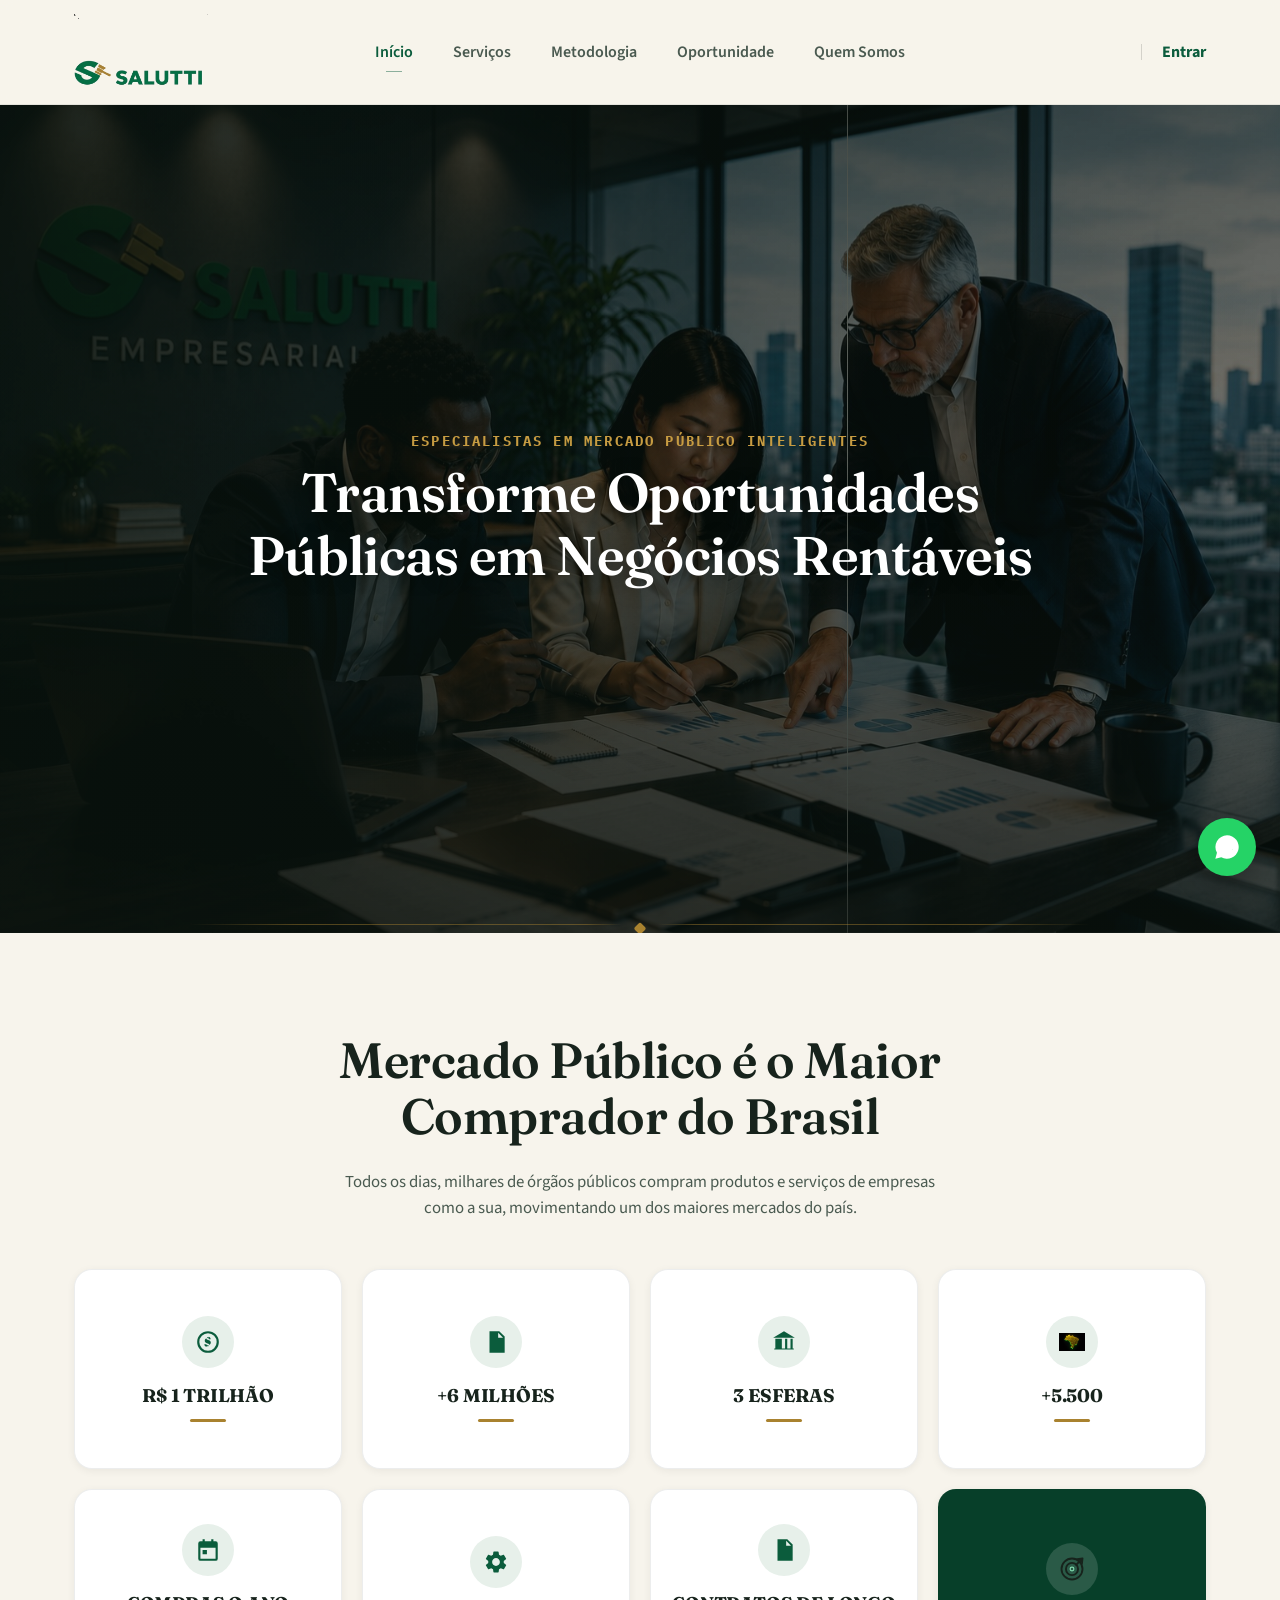
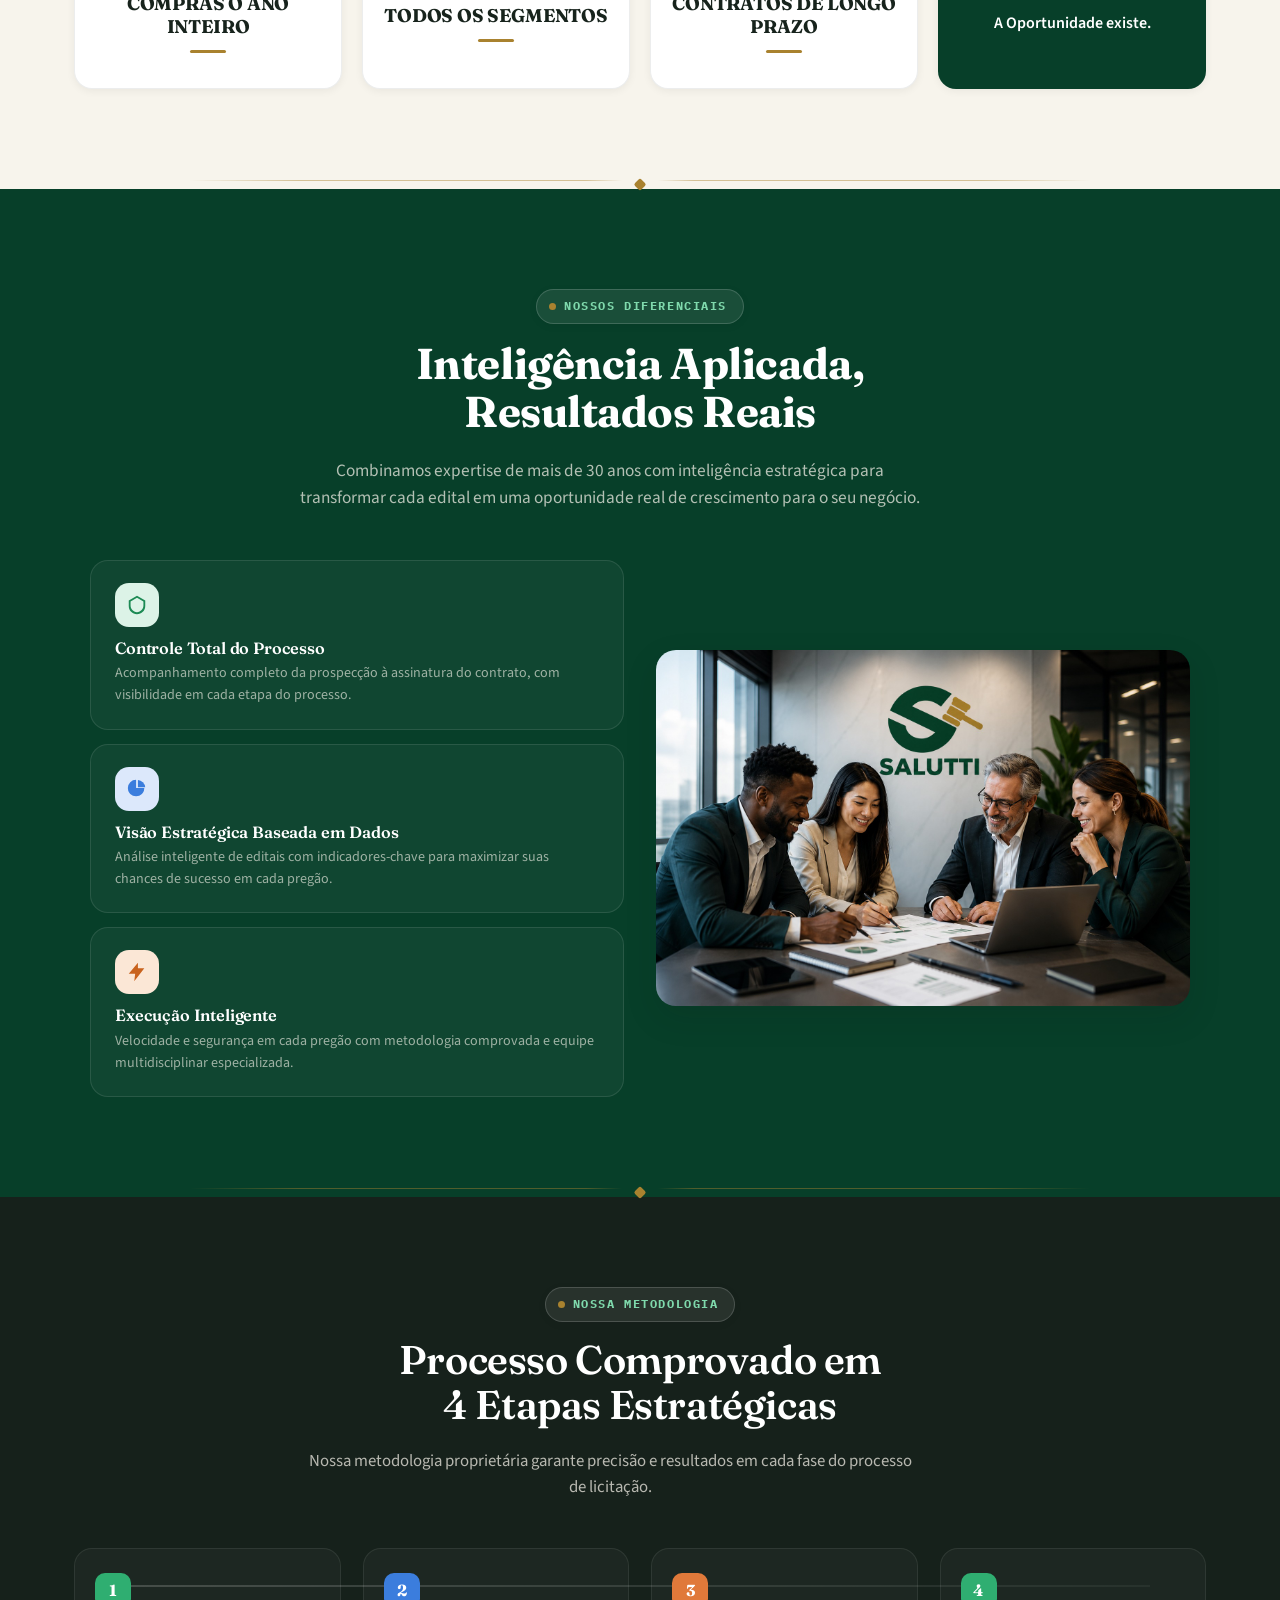
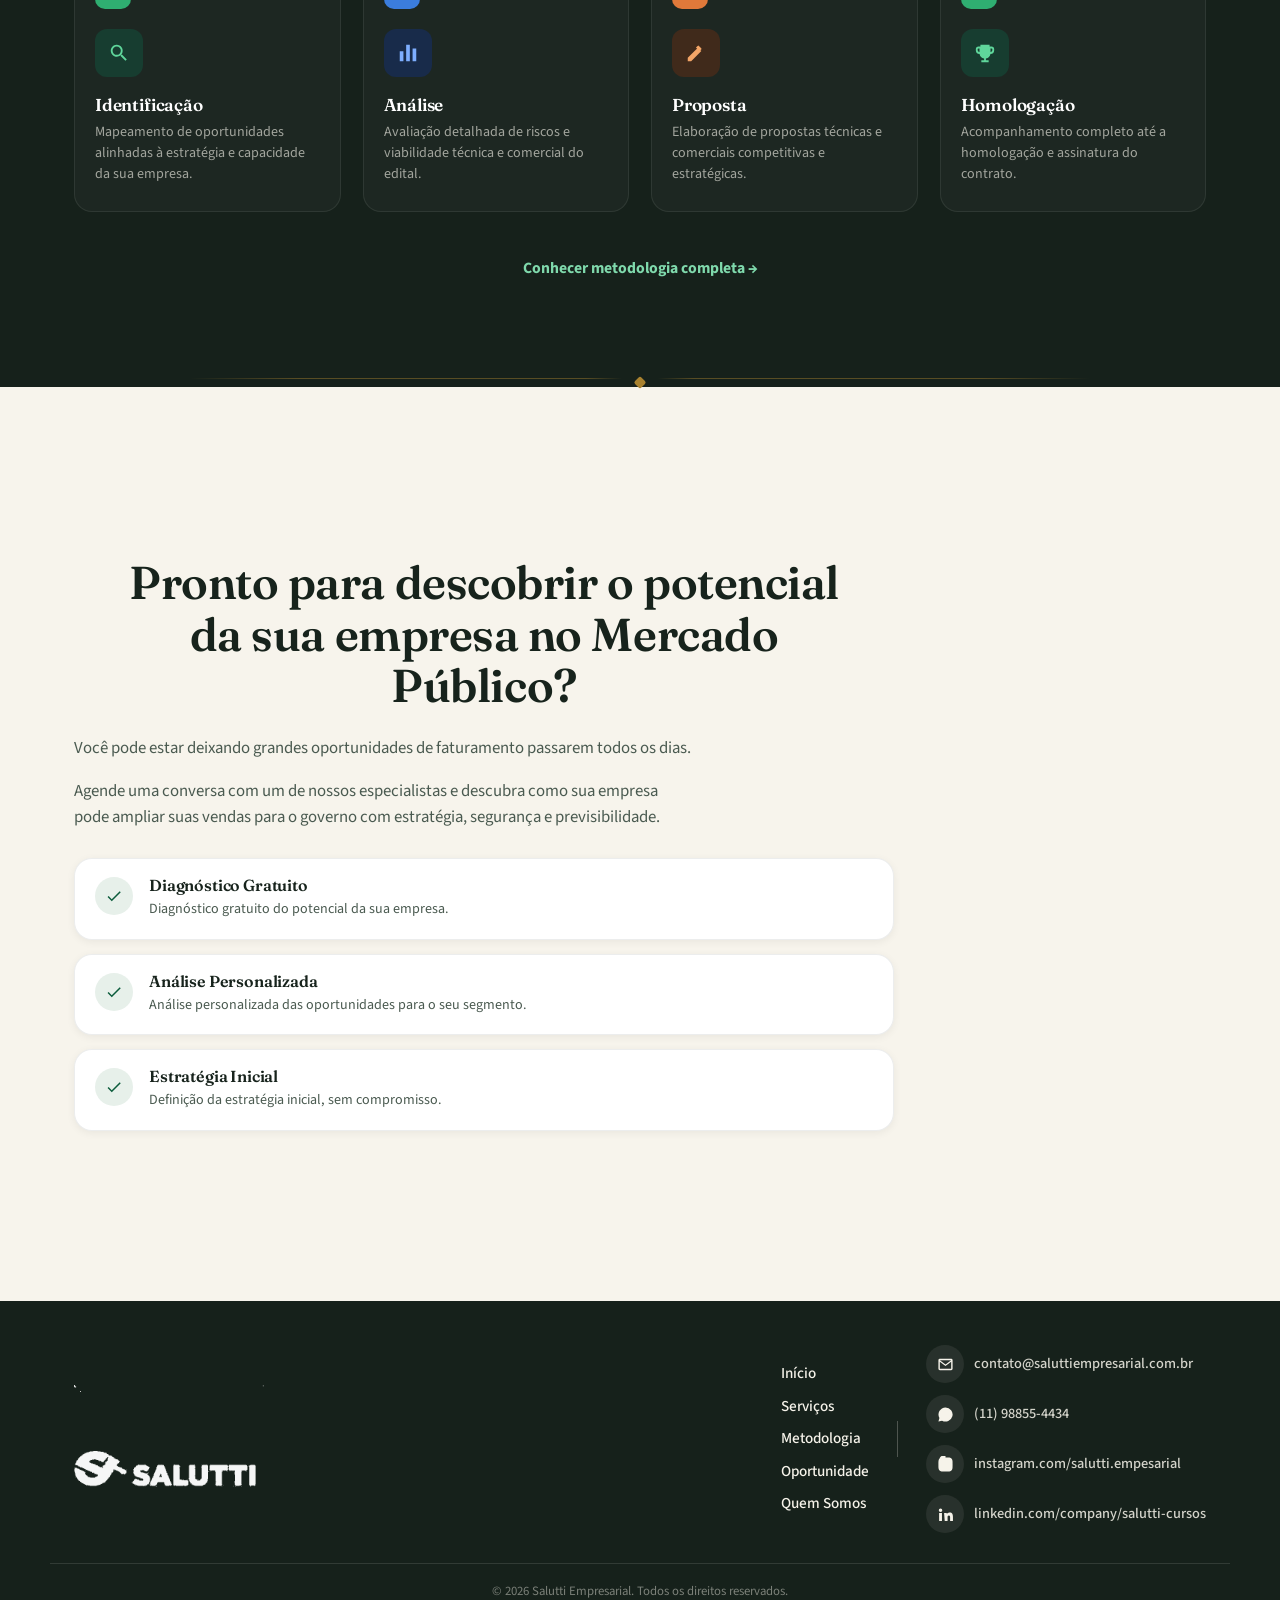
==== commit ef15611b: "Add files via upload" ====
--- a/index.html
+++ b/index.html
@@ -53,6 +53,7 @@
     </nav>
 
     <div class="header-cta">
+      <span class="header-auth-sep" aria-hidden="true"></span>
       <a class="header-auth-link" href="contato.html">Entrar</a>
     </div>
 
--- a/styles.css
+++ b/styles.css
@@ -95,6 +95,13 @@
 }
 .eyebrow-dark{ color:var(--mint); background:rgba(255,255,255,0.08); border-color:rgba(255,255,255,0.16); }
 .eyebrow-dark:hover{ background:rgba(255,255,255,0.14); border-color:rgba(127,217,172,0.5); box-shadow:0 8px 20px rgba(127,217,172,0.14); }
+.pilares-eyebrow-lg{
+  display:block; background:none; border:none; box-shadow:none; padding:0; margin-bottom:14px;
+  font-family:var(--font-display); text-transform:none; letter-spacing:-0.01em; font-weight:700;
+  font-size:clamp(1.8rem,3.4vw,2.5rem); color:#fff;
+}
+.pilares-eyebrow-lg .eyebrow-dot{ display:none; }
+.pilares-eyebrow-lg:hover{ background:none; box-shadow:none; }
 .eyebrow-dot{ width:7px; height:7px; border-radius:50%; background:var(--brass); flex:none; transition:transform .28s var(--ease); }
 .eyebrow:hover .eyebrow-dot{ transform:scale(1.3); }
 
@@ -135,42 +142,45 @@
 }
 .site-header.is-scrolled{ box-shadow:0 6px 24px rgba(15,25,18,0.08); background:rgba(247,244,236,0.96); }
 .header-inner{
-  display:flex; align-items:center; justify-content:space-between;
-  height:172px; gap:24px;
-}
-.brand-mark{ height:150px; width:auto; transition:opacity .2s ease; }
-.brand{ flex:none; display:flex; align-items:center; }
+  display:grid; grid-template-columns:1fr auto 1fr; align-items:center;
+  height:104px; gap:24px;
+}
+.brand-mark{ height:76px; width:auto; transition:opacity .2s ease; }
+.brand{ flex:none; display:flex; align-items:center; justify-self:start; grid-column:1; }
 .brand:hover .brand-mark{ opacity:.86; }
 
-.main-nav{ display:flex; align-items:center; gap:8px; }
+.main-nav{ display:flex; align-items:center; gap:8px; justify-self:center; grid-column:2; }
 .main-nav a{
-  color:var(--ink-soft); font-size:1.28rem; font-weight:600; position:relative; padding:12px 18px;
+  color:var(--ink-soft); font-size:1rem; font-weight:600; position:relative; padding:10px 16px;
   border-radius:999px; transition:color .22s var(--ease), background-color .22s var(--ease);
 }
 .main-nav a:hover{ color:var(--ink); background:rgba(23,35,28,0.05); }
 .main-nav a::after{
-  content:""; position:absolute; left:16px; right:16px; bottom:4px; height:2px; background:var(--brass);
+  content:""; position:absolute; left:16px; right:16px; bottom:2px; height:2px; background:var(--brass);
   transform:scaleX(0); transform-origin:left; transition:transform .25s var(--ease);
 }
 .main-nav a:hover::after, .main-nav a:focus-visible::after{ transform:scaleX(1); }
 .main-nav a.is-active{ color:var(--forest); }
-.main-nav a.is-active::after{ transform:scaleX(1); background:var(--forest); }
-
-.header-cta{ flex:none; display:flex; align-items:center; gap:20px; }
+.main-nav a.is-active::after{
+  left:50%; right:50%; width:16px; height:1.5px; margin-left:-8px;
+  transform:scaleX(1); background:rgba(11,92,60,0.45);
+}
+
+.header-cta{ flex:none; display:flex; align-items:center; gap:20px; justify-self:end; grid-column:3; }
 .header-auth-link{
-  font-family:inherit; font-size:1.28rem; font-weight:600; letter-spacing:normal;
-  color:var(--ink-soft); transition:color .2s ease;
-}
-.header-auth-link:hover{ color:var(--forest); }
+  font-family:inherit; font-size:1rem; font-weight:700; letter-spacing:normal;
+  color:var(--forest); transition:color .2s ease;
+}
+.header-auth-link:hover{ color:var(--forest-deep); }
 .header-auth-sep{ width:1px; height:16px; background:rgba(23,35,28,0.16); }
 .header-auth-cta{
-  font-family:var(--font-mono); font-size:1.02rem; font-weight:600; letter-spacing:.01em;
-  padding:11px 26px; border-radius:999px; border:1.5px solid var(--forest); color:var(--forest);
+  font-family:var(--font-mono); font-size:.92rem; font-weight:600; letter-spacing:.01em;
+  padding:10px 24px; border-radius:999px; border:1.5px solid var(--forest); color:var(--forest);
   background:transparent; transition:background-color .25s ease, color .25s ease, transform .25s ease, box-shadow .25s ease;
 }
 .header-auth-cta:hover{ background:var(--forest); color:#fff; transform:translateY(-1px); box-shadow:0 8px 18px rgba(11,92,60,0.22); }
 
-.nav-toggle{ display:none; background:none; border:0; width:38px; height:38px; padding:0; flex-direction:column; justify-content:center; align-items:center; gap:5px; }
+.nav-toggle{ display:none; background:none; border:0; width:38px; height:38px; padding:0; flex-direction:column; justify-content:center; align-items:center; gap:5px; grid-column:3; justify-self:end; }
 .nav-toggle span{ width:22px; height:2px; background:var(--ink); display:block; transition:transform .2s ease, opacity .2s ease; }
 
 /* =========================================================
@@ -264,63 +274,284 @@
   font-weight:700; text-align:center; color:#fff;
   font-size:clamp(1.7rem,3vw,2.3rem);
 }
+.proposito-title-green{ color:#5FD69B; }
 .proposito-text{ max-width:760px; margin:0 auto; display:flex; flex-direction:column; gap:20px; }
 .proposito-text p{ color:rgba(246,243,234,0.82); font-size:1.05rem; line-height:1.7; margin:0; }
 
-/* Nosso Diferencial */
+/* Nosso Diferencial — layout premium em duas colunas */
+.diferencial-section .section-head h2{ font-size:clamp(2rem,3.8vw,2.9rem); margin-bottom:18px; }
 .diferencial-highlight{
-  font-family:var(--font-display); font-weight:700; font-size:clamp(1.3rem,2.2vw,1.7rem);
-  color:var(--brass); margin:6px 0 14px;
-}
-.diferencial-list{ list-style:none; margin:32px 0 0; padding:0; display:flex; flex-direction:column; gap:16px; max-width:640px; }
+  font-family:var(--font-display); font-weight:700; font-size:clamp(1.4rem,2.4vw,1.85rem);
+  color:var(--brass); margin:0 0 20px;
+}
+.diferencial-section .section-sub{ margin-bottom:0; }
+
+.diferencial-layout{ display:grid; grid-template-columns:2fr 3fr; gap:64px; align-items:stretch; }
+.diferencial-copy{ display:flex; flex-direction:column; }
+
+.diferencial-list{
+  list-style:none; margin:44px 0 0; padding:0; display:flex; flex-direction:column; gap:20px;
+}
 .diferencial-list li{
-  display:flex; align-items:center; gap:14px; font-size:1.05rem; font-weight:600; color:#fff;
-  background:rgba(255,255,255,0.04); border:1px solid rgba(255,255,255,0.1); border-radius:12px;
-  padding:16px 20px; transition:transform .3s var(--ease), background-color .3s var(--ease);
-}
-.diferencial-list li:hover{ transform:translateX(6px); background:rgba(255,255,255,0.07); }
-.diferencial-arrow{ color:var(--brass); font-size:1.1rem; flex:none; }
+  display:flex; align-items:center; gap:18px; background:rgba(255,255,255,0.05); border:1px solid rgba(255,255,255,0.09);
+  border-radius:16px; padding:22px 24px; box-shadow:0 4px 14px rgba(0,0,0,0.18);
+  transition:transform .32s cubic-bezier(.22,.9,.32,1.2), box-shadow .32s ease, background-color .32s ease;
+  opacity:0; transform:translateY(16px); animation:diferencialIn .6s ease forwards; animation-play-state:paused;
+}
+.diferencial-list.reveal.is-visible li{ animation-play-state:running; }
+.diferencial-list li:nth-child(1){ animation-delay:.05s; }
+.diferencial-list li:nth-child(2){ animation-delay:.12s; }
+.diferencial-list li:nth-child(3){ animation-delay:.19s; }
+.diferencial-list li:nth-child(4){ animation-delay:.26s; }
+.diferencial-list li:nth-child(5){ animation-delay:.33s; }
+.diferencial-list li:nth-child(6){ animation-delay:.4s; }
+@keyframes diferencialIn{ to{ opacity:1; transform:translateY(0); } }
+.diferencial-list li:hover{
+  transform:translateY(-7px);
+  box-shadow:0 26px 48px rgba(0,0,0,0.38);
+  background:rgba(255,255,255,0.08);
+  border-color:rgba(169,130,47,0.35);
+}
+.diferencial-ico{
+  flex:none; width:48px; height:48px; border-radius:50%; background:rgba(169,130,47,0.16);
+  display:flex; align-items:center; justify-content:center; transition:transform .32s ease, background-color .32s ease;
+}
+.diferencial-ico svg{ width:22px; height:22px; fill:var(--brass); transition:fill .32s ease; }
+.diferencial-list li:hover .diferencial-ico{ transform:scale(1.12); background:rgba(169,130,47,0.3); }
+.diferencial-text{ font-size:1.02rem; font-weight:600; color:#fff; line-height:1.4; }
+
+.diferencial-media{ position:relative; min-height:480px; }
+.diferencial-photo{
+  position:relative; height:100%; min-height:480px; border-radius:24px; overflow:hidden; box-shadow:var(--shadow-2); margin:0;
+}
+.diferencial-photo img{ width:100%; height:100%; object-fit:cover; display:block; }
+.diferencial-photo::after{
+  content:""; position:absolute; inset:0;
+  background:linear-gradient(200deg, rgba(6,15,11,0.05) 30%, rgba(6,15,11,0.72) 100%);
+}
+.diferencial-floats{
+  position:absolute; left:26px; bottom:26px; right:26px; z-index:2;
+  display:flex; flex-direction:column; gap:12px; max-width:280px;
+}
+.diferencial-float{
+  display:flex; align-items:center; gap:10px;
+  background:rgba(255,255,255,0.16); backdrop-filter:blur(12px) saturate(160%); -webkit-backdrop-filter:blur(12px) saturate(160%);
+  border:1px solid rgba(255,255,255,0.28); border-radius:14px; padding:12px 16px;
+  color:#fff; font-size:.86rem; font-weight:600; box-shadow:0 10px 26px rgba(0,0,0,0.28);
+  transition:transform .3s ease, background-color .3s ease;
+}
+.diferencial-float:hover{ transform:translateY(-3px); background:rgba(255,255,255,0.24); }
+.diferencial-float svg{ width:16px; height:16px; fill:#5FD69B; flex:none; }
+
+@media (max-width:1000px){
+  .diferencial-layout{ grid-template-columns:1fr; gap:44px; }
+  .diferencial-media{ min-height:340px; order:2; }
+  .diferencial-photo{ min-height:340px; }
+  .diferencial-copy{ order:1; }
+}
+@media (max-width:560px){
+  .diferencial-floats{ position:static; max-width:none; margin-top:14px; }
+  .diferencial-media{ min-height:auto; }
+  .diferencial-photo{ min-height:260px; }
+}
 
 /* Nossa Metodologia — 4 pilares */
-.pilares-grid{ display:grid; grid-template-columns:repeat(2,1fr); gap:22px; }
+/* Nossos Especialistas */
+.especialistas-section .section-head-center h2{ font-size:clamp(2rem,3.6vw,2.7rem); }
+.especialistas-grid{ display:grid; grid-template-columns:repeat(4,1fr); gap:22px; }
+.especialistas-card{
+  background:rgba(255,255,255,0.04); border:1px solid rgba(255,255,255,0.1); border-radius:var(--radius-lg);
+  padding:28px 24px; text-align:center;
+  transition:transform .3s var(--ease), box-shadow .3s ease, border-color .3s ease;
+}
+.especialistas-card:hover{ transform:translateY(-6px); box-shadow:0 20px 40px rgba(0,0,0,0.3); border-color:rgba(255,255,255,0.2); }
+.especialistas-ico{
+  width:56px; height:56px; border-radius:50%; display:flex; align-items:center; justify-content:center;
+  margin:0 auto 18px;
+}
+.especialistas-ico svg{ width:26px; height:26px; }
+.especialistas-ico-green{ background:#DCF3E7; color:#1C8A54; }
+.especialistas-ico-green svg{ fill:#1C8A54; }
+.especialistas-ico-blue{ background:#DCE8FB; }
+.especialistas-ico-blue svg{ fill:#3B7DDD; }
+.especialistas-ico-orange{ background:#FBE7D6; }
+.especialistas-ico-orange svg{ fill:#C9631E; }
+.especialistas-card h3{ color:#fff; font-size:1.08rem; margin-bottom:6px; }
+.especialistas-label{ font-size:.86rem; font-weight:700; margin-bottom:10px; }
+.especialistas-label-green{ color:#5FD69B; }
+.especialistas-label-blue{ color:#7EAEFF; }
+.especialistas-label-orange{ color:#F3A567; }
+.especialistas-card p:last-child{ color:rgba(246,243,234,0.62); font-size:.9rem; line-height:1.55; margin:0; }
+@media (max-width:980px){ .especialistas-grid{ grid-template-columns:repeat(2,1fr); } }
+@media (max-width:560px){ .especialistas-grid{ grid-template-columns:1fr; } }
+
+.pilares-section{
+  background:var(--forest-deep) url('./assets/metodologia-bg.svg') center center / cover no-repeat;
+  position:relative;
+}
+.pilares-grid{ display:grid; grid-template-columns:repeat(2,1fr); gap:22px; position:relative; z-index:1; }
 .pilar-card{
-  background:rgba(255,255,255,0.04); border:1px solid rgba(255,255,255,0.1); border-radius:var(--radius-lg);
-  padding:30px 28px; text-align:center; transition:transform .35s cubic-bezier(.22,.9,.32,1.2), box-shadow .35s ease, border-color .3s ease;
-}
+  position:relative; overflow:hidden; isolation:isolate;
+  background:linear-gradient(155deg, rgba(95,214,155,0.10), rgba(255,255,255,0.04) 55%);
+  border:1px solid rgba(255,255,255,0.12); border-radius:var(--radius-lg);
+  padding:30px 28px; text-align:center; cursor:pointer;
+  transition:transform .3s ease, box-shadow .3s ease, border-color .3s ease, background .3s ease;
+  backdrop-filter:blur(6px);
+  opacity:0; transform:translateY(18px); animation:pilarIn .6s ease forwards; animation-play-state:paused;
+}
+.pilares-grid.reveal.is-visible .pilar-card{ animation-play-state:running; }
+.pilar-card:nth-child(1){ animation-delay:.05s; }
+.pilar-card:nth-child(2){ animation-delay:.15s; }
+.pilar-card:nth-child(3){ animation-delay:.25s; }
+.pilar-card:nth-child(4){ animation-delay:.35s; }
+@keyframes pilarIn{ to{ opacity:1; transform:translateY(0); } }
+.pilar-card::before{
+  content:""; position:absolute; top:0; left:-60%; width:40%; height:100%;
+  background:linear-gradient(120deg, transparent, rgba(255,255,255,0.16), transparent);
+  transform:skewX(-20deg); transition:left .6s ease; z-index:1; pointer-events:none;
+}
+.pilar-card:hover::before{ left:130%; }
 .pilar-card:hover{
-  transform:translateY(-8px);
-  box-shadow:0 24px 44px rgba(0,0,0,0.35);
-  border-color:rgba(95,214,155,0.4);
+  transform:translateY(-9px);
+  box-shadow:0 28px 50px rgba(0,0,0,0.4);
+  border-color:rgba(95,214,155,0.5);
+  background:linear-gradient(155deg, rgba(95,214,155,0.18), rgba(255,255,255,0.06) 55%);
 }
 .pilar-ico{
-  width:52px; height:52px; border-radius:50%; background:rgba(95,214,155,0.14);
+  position:relative; z-index:2; width:52px; height:52px; border-radius:50%; background:rgba(95,214,155,0.14);
   display:flex; align-items:center; justify-content:center; margin:0 auto 18px;
-}
-.pilar-ico svg{ width:26px; height:26px; fill:#5FD69B; stroke:#5FD69B; }
-.pilar-card h3{ color:#fff; font-size:1.15rem; margin-bottom:10px; }
-.pilar-card p{ color:rgba(246,243,234,0.65); font-size:.92rem; line-height:1.55; margin:0; }
+  transition:transform .3s ease, background-color .3s ease;
+}
+.pilar-ico svg{ width:26px; height:26px; fill:#5FD69B; stroke:#5FD69B; transition:fill .3s ease; }
+.pilar-card:hover .pilar-ico{ transform:scale(1.08); background:rgba(95,214,155,0.24); }
+.pilar-card h3{ position:relative; z-index:2; color:#fff; font-size:1.15rem; margin-bottom:10px; transition:color .3s ease; }
+.pilar-card p{ position:relative; z-index:2; color:rgba(246,243,234,0.65); font-size:.92rem; line-height:1.55; margin:0; transition:color .3s ease; }
+.pilar-card:hover p{ color:rgba(246,243,234,0.85); }
 @media (max-width:700px){ .pilares-grid{ grid-template-columns:1fr; } }
+@media (prefers-reduced-motion: reduce){
+  .pilar-card{ opacity:1; transform:none; animation:none; }
+}
 
 /* Nosso Compromisso */
 .compromisso-section .section-head-center{ margin-bottom:0; max-width:820px; }
 .compromisso-text{ font-family:var(--font-display); font-weight:600; font-size:clamp(1.15rem,2vw,1.4rem); color:var(--ink); max-width:760px; }
 
+/* Liderança Estratégica — Marcio Ageouri */
+.lideranca-section{ background:var(--paper); }
+.lideranca-layout{ display:grid; grid-template-columns:.85fr 1.4fr; gap:52px; align-items:start; }
+.lideranca-photo-col{ position:static; display:flex; flex-direction:column; gap:16px; }
+.lideranca-photo{
+  margin:0; border-radius:var(--radius-lg); overflow:hidden; box-shadow:var(--shadow-1); border:1px solid rgba(23,35,28,0.08);
+}
+.lideranca-photo img{ width:100%; display:block; aspect-ratio:3/4; object-fit:cover; }
+.lideranca-linkedin{ display:flex; align-items:center; justify-content:center; gap:10px; }
+.lideranca-linkedin .ico{ width:18px; height:18px; fill:currentColor; }
+
+.lideranca-title{ font-size:clamp(1.7rem,3vw,2.2rem); max-width:560px; margin-bottom:28px; }
+.lideranca-name-block{ margin-bottom:18px; padding-left:18px; border-left:3px solid var(--brass); }
+.lideranca-name{ font-size:1.5rem; font-weight:800; margin-bottom:2px; }
+.lideranca-role{ color:var(--forest); font-weight:700; font-size:1rem; margin:0 0 2px; }
+.lideranca-role-sub{ color:var(--ink-soft); font-size:.95rem; margin:0; }
+.lideranca-bio{ color:var(--ink-soft); font-size:1rem; line-height:1.65; max-width:640px; margin-bottom:28px; }
+
+.lideranca-especialidades-label{
+  font-family:var(--font-mono); text-transform:uppercase; letter-spacing:.12em; font-size:.78rem;
+  font-weight:700; color:var(--ink-soft); margin-bottom:12px;
+}
+.lideranca-tags{ list-style:none; margin:0 0 40px; padding:0; display:flex; flex-wrap:wrap; gap:10px; }
+.lideranca-tags li{
+  font-size:.86rem; font-weight:600; color:#1C8A54; background:#E4F5EB; border:1px solid rgba(28,138,84,0.22);
+  border-radius:999px; padding:7px 14px; display:flex; align-items:center; gap:6px;
+  transition:transform .25s var(--ease), box-shadow .25s var(--ease), background-color .25s var(--ease);
+}
+.lideranca-tags li:hover{
+  transform:translateY(-2px); background:#D3EEDE; box-shadow:0 8px 16px rgba(28,138,84,0.18);
+}
+.lideranca-tags li::before{ content:"✓"; font-size:.78rem; }
+
+.lideranca-linkedin{
+  background:var(--forest-deep); color:#fff; border:none;
+  transition:transform .25s var(--ease), box-shadow .25s var(--ease), background-color .25s var(--ease);
+}
+.lideranca-linkedin:hover{
+  background:var(--forest); transform:translateY(-3px);
+  box-shadow:0 14px 28px rgba(11,92,60,0.28);
+}
+.lideranca-linkedin-badge{
+  flex:none; width:22px; height:22px; border-radius:5px; background:#fff;
+  display:flex; align-items:center; justify-content:center;
+}
+.lideranca-linkedin-badge svg{ width:15px; height:15px; fill:#0A66C2; }
+
+.lideranca-stats{ display:grid; grid-template-columns:repeat(2,1fr); gap:18px; }
+.lideranca-stat{
+  background:#fff; border:1px solid rgba(23,35,28,0.08); border-radius:var(--radius); padding:22px 20px;
+  box-shadow:var(--shadow-soft);
+}
+.lideranca-stat-ico{
+  display:flex; width:38px; height:38px; border-radius:10px; background:var(--forest-mist);
+  align-items:center; justify-content:center; margin-bottom:10px;
+}
+.lideranca-stat-ico svg{ width:19px; height:19px; fill:var(--forest); }
+.lideranca-stat-num{ display:block; font-family:var(--font-display); font-weight:700; font-size:1.5rem; color:var(--forest); }
+.lideranca-stat-label{ display:block; font-weight:700; font-size:.92rem; color:var(--ink); margin:2px 0 6px; }
+.lideranca-stat-sub{ display:block; font-size:.83rem; color:var(--ink-soft); line-height:1.4; }
+
+@media (max-width:900px){
+  .lideranca-layout{ grid-template-columns:1fr; }
+  .lideranca-photo-col{ position:static; max-width:320px; margin:0 auto; }
+  .lideranca-stats{ grid-template-columns:1fr 1fr; }
+}
+@media (max-width:560px){
+  .lideranca-stats{ grid-template-columns:1fr; }
+  .lideranca-name-block{ padding-left:14px; }
+}
+
 /* Expertise que Transforma Desafios em Oportunidades */
 .expertise-section h2{ line-height:1.2; }
-.expertise-list{ list-style:none; margin:28px 0 0; padding:0; display:flex; flex-direction:column; gap:14px; max-width:720px; }
-.expertise-list li{
-  display:flex; align-items:center; gap:16px; background:rgba(255,255,255,0.04);
-  border:1px solid rgba(255,255,255,0.1); border-radius:12px; padding:16px 22px;
-  font-size:1rem; font-weight:500; color:rgba(246,243,234,0.85);
-  transition:transform .3s var(--ease), background-color .3s var(--ease), border-color .3s var(--ease);
-}
-.expertise-list li:hover{ transform:translateX(6px); background:rgba(255,255,255,0.07); border-color:rgba(95,214,155,0.35); }
-.expertise-list li strong{ color:#5FD69B; }
-.expertise-ico{
-  flex:none; width:36px; height:36px; border-radius:50%; background:rgba(95,214,155,0.14);
+.expertise-section .section-head-center h2{ font-size:clamp(2rem,3.6vw,2.7rem); text-align:center; }
+
+.expertise-layout{
+  display:grid; grid-template-columns:.9fr 1.1fr; gap:36px; align-items:center; margin-top:36px;
+}
+.expertise-photo{
+  margin:0; border-radius:var(--radius-lg); overflow:hidden; position:relative;
+  box-shadow:0 24px 50px rgba(0,0,0,0.4); border:1px solid rgba(255,255,255,0.08);
+}
+.expertise-photo img{ width:100%; height:100%; object-fit:cover; display:block; aspect-ratio:4/5; }
+
+.expertise-cards{ list-style:none; margin:0; padding:0; display:flex; flex-direction:column; gap:14px; }
+.expertise-card{
+  position:relative; overflow:hidden; display:flex; align-items:center; gap:16px;
+  padding:20px 22px; border-radius:var(--radius); border:1px solid rgba(255,255,255,0.1);
+  background:
+    radial-gradient(120% 140% at 0% 0%, rgba(95,214,155,0.16) 0%, rgba(95,214,155,0) 55%),
+    linear-gradient(135deg, rgba(255,255,255,0.06), rgba(255,255,255,0.02));
+  background-size:220% 220%, 100% 100%;
+  background-position:0% 0%, 0 0;
+  transition:transform .35s cubic-bezier(.22,.9,.32,1.2), box-shadow .35s ease, border-color .3s ease, background-position .6s ease;
+}
+.expertise-card:hover{
+  transform:translateY(-5px) translateX(4px);
+  box-shadow:0 20px 40px rgba(0,0,0,0.35);
+  border-color:rgba(95,214,155,0.4);
+  background-position:100% 100%, 0 0;
+}
+.expertise-card-ico{
+  flex:none; width:44px; height:44px; border-radius:50%; background:rgba(95,214,155,0.14);
   display:flex; align-items:center; justify-content:center;
-}
-.expertise-ico svg{ width:18px; height:18px; fill:#5FD69B; }
+  transition:transform .45s cubic-bezier(.22,.9,.32,1.4), background-color .3s ease;
+}
+.expertise-card-ico svg{ width:20px; height:20px; fill:#5FD69B; transition:transform .45s ease; }
+.expertise-card:hover .expertise-card-ico{ background:rgba(95,214,155,0.26); transform:rotate(-8deg) scale(1.08); }
+.expertise-card:hover .expertise-card-ico svg{ transform:scale(1.12); }
+.expertise-card-text{ color:rgba(246,243,234,0.85); font-size:1rem; line-height:1.45; }
+.expertise-card-text strong{ color:#5FD69B; }
+
+@media (max-width:860px){
+  .expertise-layout{ grid-template-columns:1fr; }
+  .expertise-photo img{ aspect-ratio:16/9; }
+}
 
 .essencia-section .section-head-center h2{ font-size:clamp(2rem,3.6vw,2.7rem); }
 
@@ -1045,14 +1276,14 @@
    RESPONSIVE NAV
 ========================================================= */
 @media (max-width:860px){
-  .header-inner{ height:104px; }
-  .brand-mark{ height:96px; }
+  .header-inner{ height:84px; }
+  .brand-mark{ height:60px; }
   .main-nav{
-    position:fixed; top:104px; left:0; right:0; background:var(--paper);
+    position:fixed; top:84px; left:0; right:0; background:var(--paper);
     flex-direction:column; align-items:stretch; gap:2px; padding:12px 24px 24px;
     transform:translateY(-12px); opacity:0; pointer-events:none; transition:opacity .25s var(--ease), transform .25s var(--ease);
     border-bottom:1px solid rgba(23,35,28,0.10); box-shadow:var(--shadow-1);
-    max-height:calc(100vh - 104px); overflow-y:auto;
+    max-height:calc(100vh - 84px); overflow-y:auto;
   }
   .main-nav.is-open{ opacity:1; transform:translateY(0); pointer-events:auto; }
   .main-nav a{ width:100%; padding:14px 16px; border-radius:12px; }
@@ -1093,11 +1324,15 @@
 .page-hero-crumb a:hover{ color:var(--brass-light); }
 
 /* Sobre — hero enxuto (Quem somos) */
-.sobre-hero-title{ color:#fff; font-size:48px; line-height:1.1; margin-bottom:14px; text-shadow:0 2px 18px rgba(0,0,0,0.35); }
+.sobre-hero-title{ color:#fff; font-size:60px; line-height:1.1; margin-bottom:14px; text-shadow:0 2px 18px rgba(0,0,0,0.35); }
+.sobre-hero .wrap{ text-align:center; }
+.sobre-hero .page-hero-crumb, .sobre-hero .eyebrow, .sobre-hero .sobre-hero-title, .sobre-hero .sobre-hero-intro{ margin-left:auto; margin-right:auto; }
+.sobre-hero .page-hero-crumb{ justify-content:center; }
+.sobre-hero .eyebrow{ display:inline-flex; }
 .sobre-hero-subtitle{ color:var(--brass-light); font-size:22px; font-weight:600; margin-bottom:18px; max-width:680px; }
 .sobre-hero-intro{ color:rgba(246,243,234,0.82); font-size:18px; line-height:1.6; max-width:620px; }
 @media (max-width:640px){
-  .sobre-hero-title{ font-size:34px; }
+  .sobre-hero-title{ font-size:38px; }
   .sobre-hero-subtitle{ font-size:18px; }
   .sobre-hero-intro{ font-size:16px; }
 }
@@ -1162,6 +1397,7 @@
 .reveal.is-visible{ opacity:1; transform:translateY(0); }
 @media (prefers-reduced-motion: reduce){
   .reveal{ opacity:1; transform:none; transition:none; }
+  .diferencial-list li{ opacity:1; transform:none; animation:none; }
 }
 
 /* =========================================================
@@ -1674,3 +1910,43 @@
 .eyebrow-star{ display:inline-flex; width:14px; height:14px; flex:none; }
 .eyebrow-star svg{ width:14px; height:14px; fill:var(--brass); }
 .eyebrow-dark .eyebrow-star svg{ fill:var(--mint); }
+
+/* =========================================================
+   DIVISOR GLOBAL ENTRE SEÇÕES — linha + losango centralizado
+   Aplicado automaticamente entre todas as seções diretas de <main>,
+   em todas as páginas do site (Início, Sobre, Serviços, Contato).
+========================================================= */
+main#conteudo > section{ position:relative; }
+main#conteudo > section:not(:last-of-type)::after{
+  content:"";
+  position:absolute;
+  left:50%;
+  bottom:4px;
+  transform:translateX(-50%);
+  width:min(90%, 900px);
+  height:9px;
+  background-image:
+    linear-gradient(to right, transparent, rgba(169,130,47,0.45) 12%, rgba(169,130,47,0.45) 44%, transparent 48%),
+    linear-gradient(to left, transparent, rgba(169,130,47,0.45) 12%, rgba(169,130,47,0.45) 44%, transparent 48%);
+  background-repeat:no-repeat;
+  background-position:left center, right center;
+  background-size:100% 1px, 100% 1px;
+  z-index:6;
+  pointer-events:none;
+}
+main#conteudo > section:not(:last-of-type)::before{
+  content:"";
+  position:absolute;
+  left:50%;
+  bottom:0px;
+  transform:translateX(-50%) rotate(45deg);
+  width:9px;
+  height:9px;
+  background:var(--brass);
+  border-radius:2px;
+  z-index:7;
+  pointer-events:none;
+}
+@media (max-width:640px){
+  main#conteudo > section:not(:last-of-type)::after{ width:80%; }
+}
